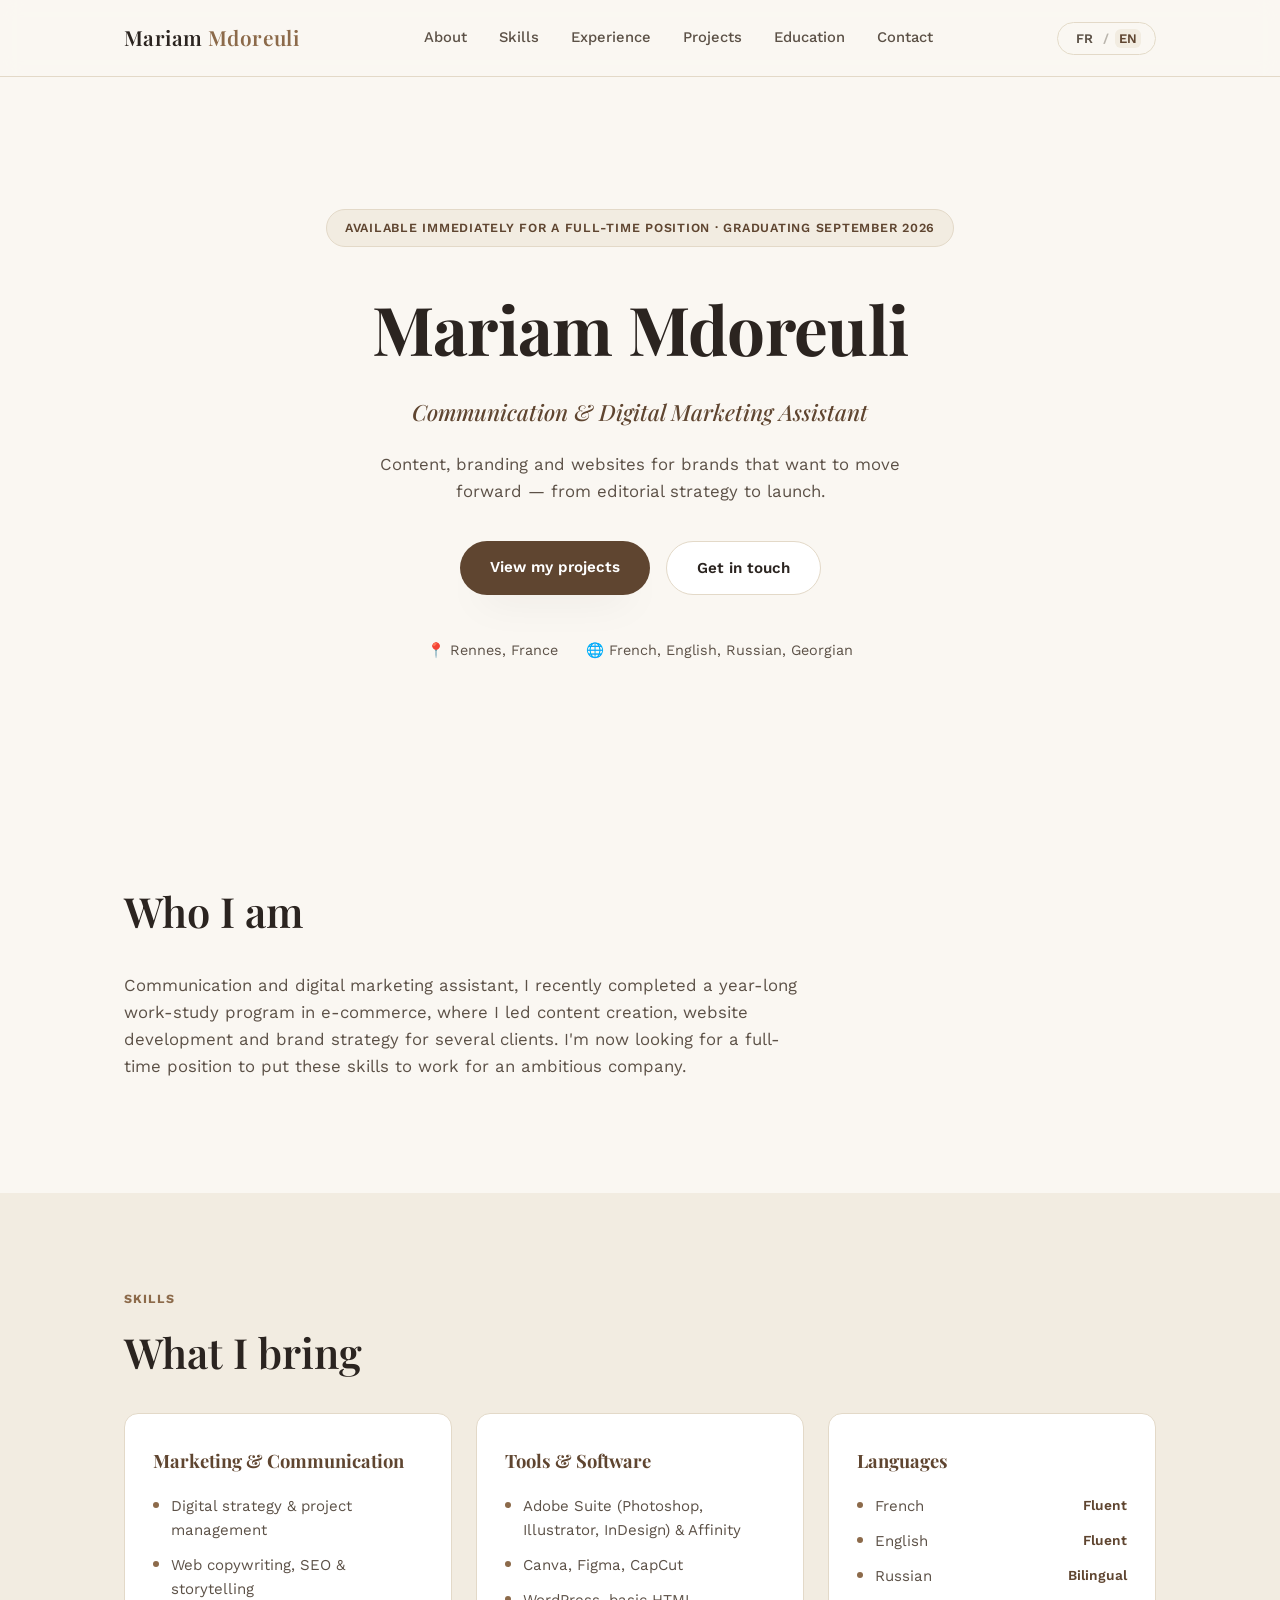
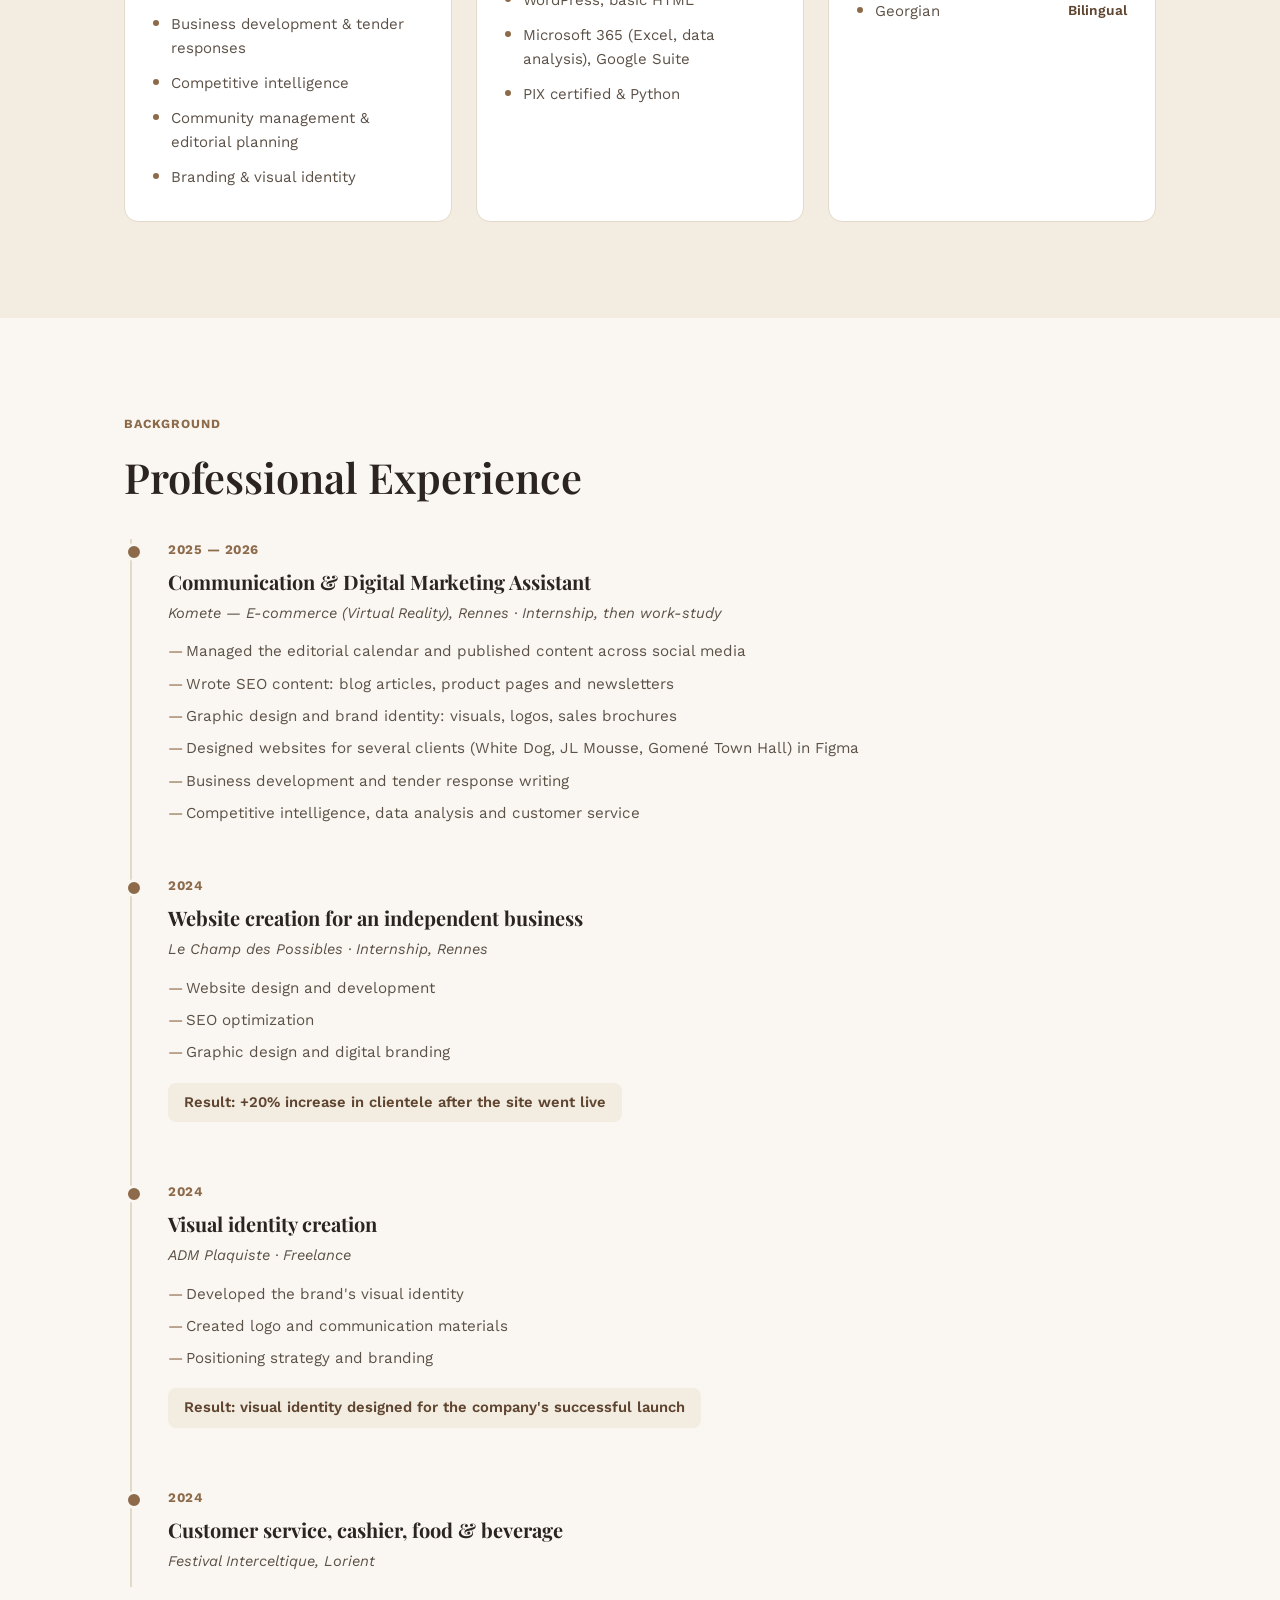
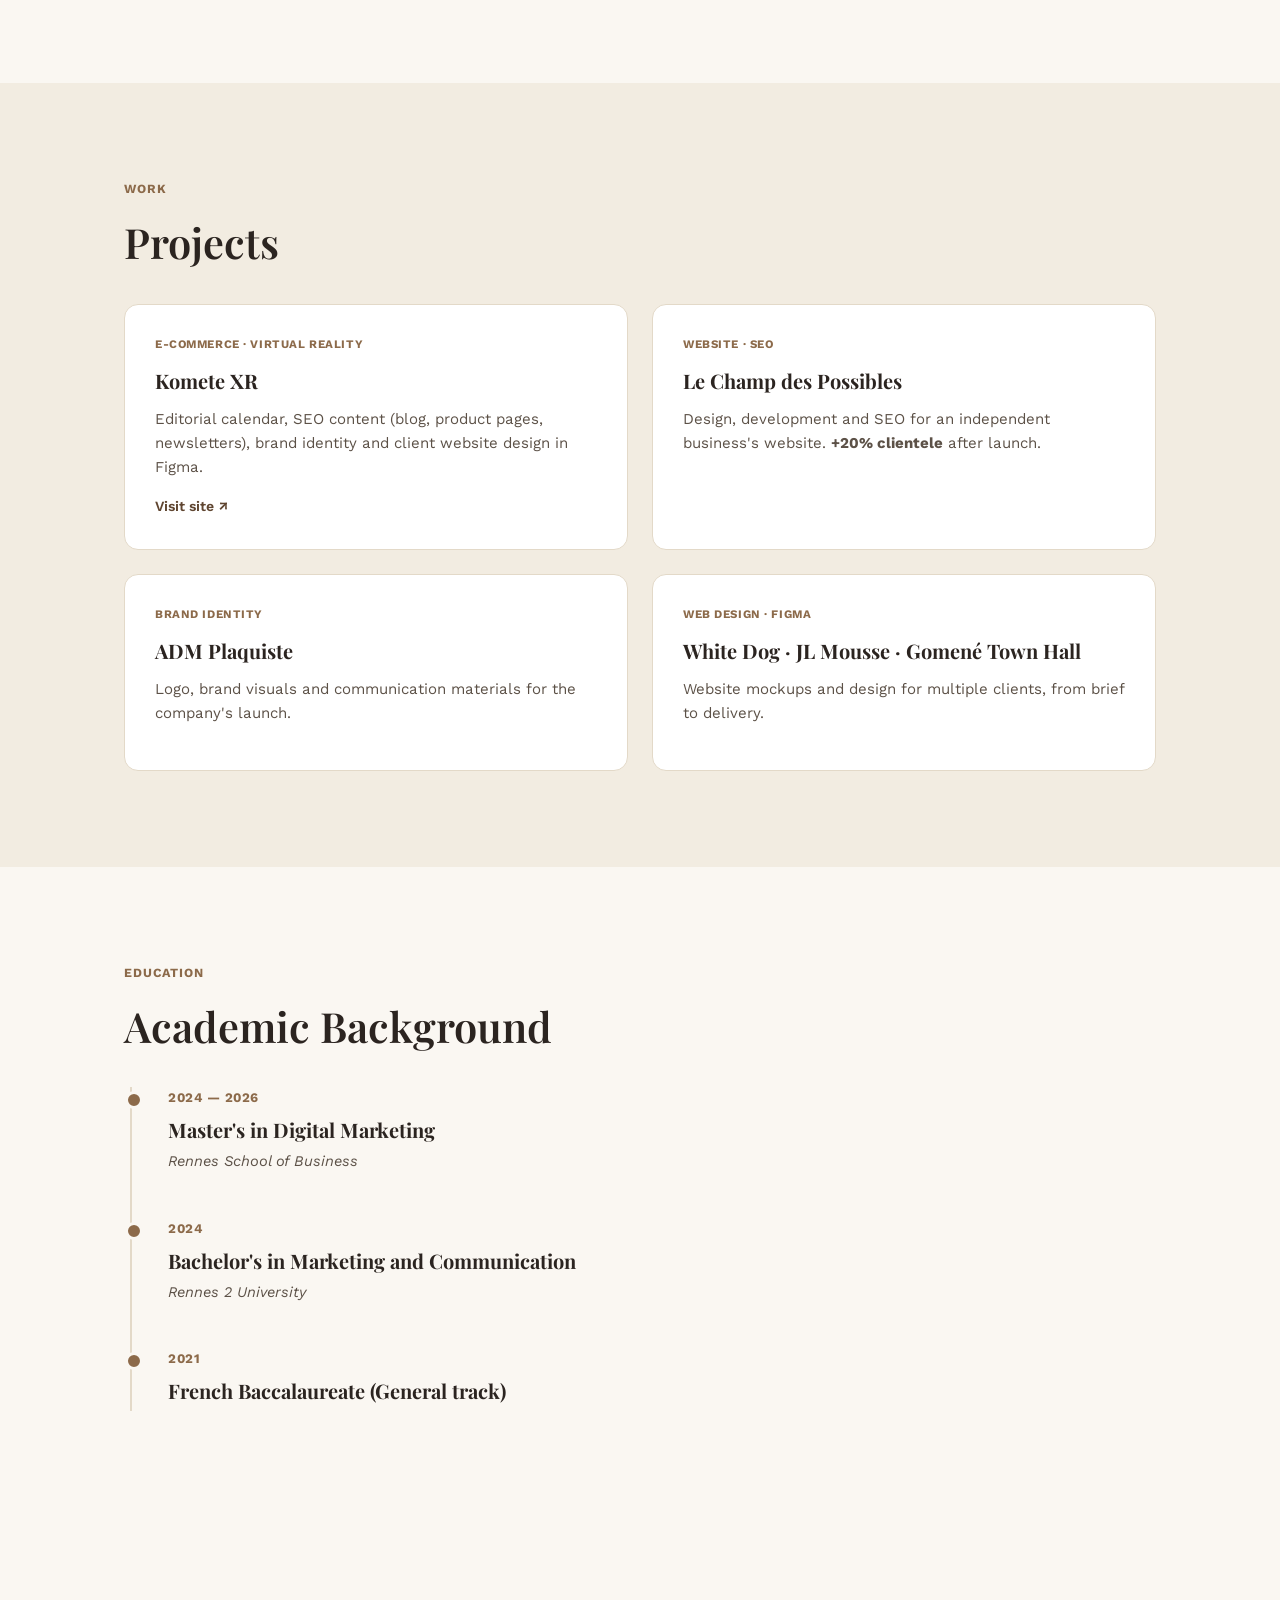
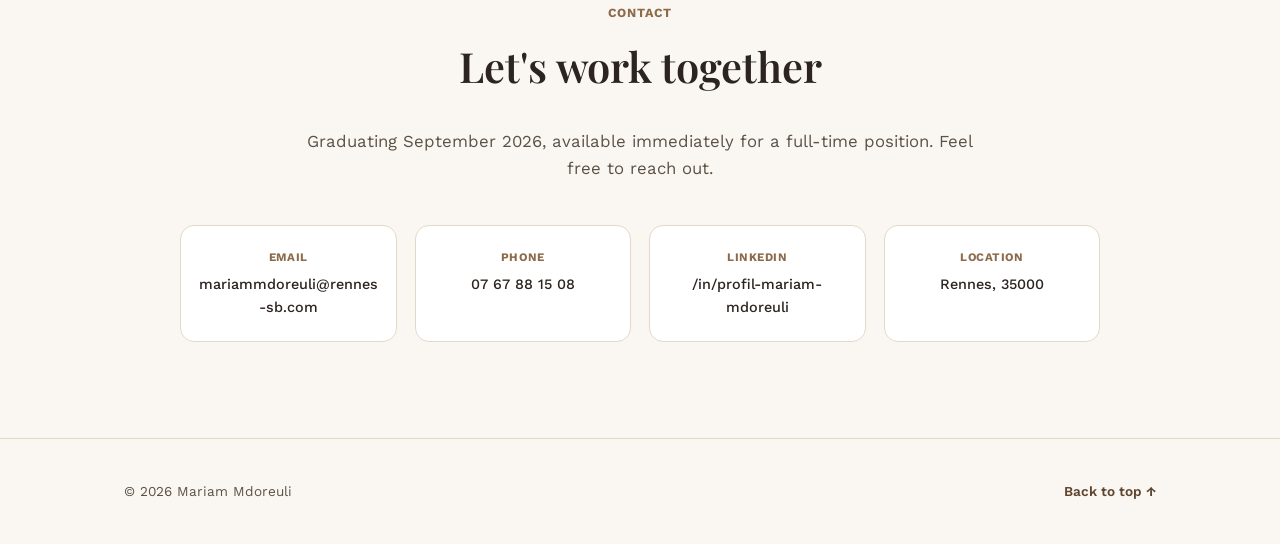
==== index.html @ 658ea5b1 "Créer le portfolio en ligne bilingue FR/EN de Mariam Mdoreuli Site statique HTML/CSS/JS (sans build)" ====
<!DOCTYPE html>
<html data-lang="fr">
<head>
<meta charset="UTF-8">
<meta name="viewport" content="width=device-width, initial-scale=1.0">
<title>Mariam Mdoreuli — Portfolio</title>
<meta name="description" content="Mariam Mdoreuli — Assistante en communication &amp; marketing digital. Portfolio, expériences et projets.">
<link rel="icon" href="assets/favicon.svg" type="image/svg+xml">
<link rel="preconnect" href="https://fonts.googleapis.com">
<link rel="preconnect" href="https://fonts.gstatic.com" crossorigin>
<link href="https://fonts.googleapis.com/css2?family=Playfair+Display:ital,wght@0,500;0,600;0,700;1,500&family=Work+Sans:wght@300;400;500;600;700&display=swap" rel="stylesheet">
<link rel="stylesheet" href="css/style.css">
</head>
<body>

<a class="skip-link" href="#main"><span lang="fr">Aller au contenu</span><span lang="en">Skip to content</span></a>

<header class="site-header" id="top">
  <div class="container header-inner">
    <a href="#top" class="logo">Mariam <span>Mdoreuli</span></a>

    <nav class="main-nav" id="main-nav">
      <a href="#profil"><span lang="fr">Profil</span><span lang="en">About</span></a>
      <a href="#competences"><span lang="fr">Compétences</span><span lang="en">Skills</span></a>
      <a href="#experiences"><span lang="fr">Expériences</span><span lang="en">Experience</span></a>
      <a href="#projets"><span lang="fr">Projets</span><span lang="en">Projects</span></a>
      <a href="#formation"><span lang="fr">Formation</span><span lang="en">Education</span></a>
      <a href="#contact"><span lang="fr">Contact</span><span lang="en">Contact</span></a>
    </nav>

    <div class="header-actions">
      <button id="lang-toggle" class="lang-toggle" aria-label="Change language" type="button">
        <span class="lang-option" data-set-lang="fr">FR</span>
        <span class="lang-sep">/</span>
        <span class="lang-option" data-set-lang="en">EN</span>
      </button>
      <button id="nav-toggle" class="nav-toggle" aria-label="Menu" aria-expanded="false" type="button">
        <span></span><span></span><span></span>
      </button>
    </div>
  </div>
</header>

<main id="main">

  <!-- HERO -->
  <section class="hero">
    <div class="container hero-inner">
      <p class="eyebrow" data-reveal>
        <span lang="fr">Disponible immédiatement pour un poste en CDI · Diplômée en septembre 2026</span>
        <span lang="en">Available immediately for a full-time position · Graduating September 2026</span>
      </p>
      <h1 data-reveal>Mariam Mdoreuli</h1>
      <p class="hero-role" data-reveal>
        <span lang="fr">Assistante en Communication &amp; Marketing Digital</span>
        <span lang="en">Communication &amp; Digital Marketing Assistant</span>
      </p>
      <p class="hero-lede" data-reveal>
        <span lang="fr">Contenu, branding et sites web pour des marques qui veulent avancer — de la stratégie éditoriale à la mise en ligne.</span>
        <span lang="en">Content, branding and websites for brands that want to move forward — from editorial strategy to launch.</span>
      </p>
      <div class="hero-cta" data-reveal>
        <a href="#projets" class="btn btn-primary">
          <span lang="fr">Voir mes projets</span><span lang="en">View my projects</span>
        </a>
        <a href="#contact" class="btn btn-ghost">
          <span lang="fr">Me contacter</span><span lang="en">Get in touch</span>
        </a>
      </div>
      <ul class="hero-meta" data-reveal>
        <li>📍 Rennes, France</li>
        <li>🌐 <span lang="fr">Français, Anglais, Russe, Géorgien</span><span lang="en">French, English, Russian, Georgian</span></li>
      </ul>
    </div>
  </section>

  <!-- PROFIL -->
  <section id="profil" class="section">
    <div class="container">
      <p class="section-label" data-reveal><span lang="fr">Profil</span><span lang="en">About</span></p>
      <h2 class="section-title" data-reveal><span lang="fr">Qui je suis</span><span lang="en">Who I am</span></h2>
      <p class="section-body" data-reveal>
        <span lang="fr">Assistante communication et marketing digital, je viens de finaliser un an d'alternance en e-commerce où j'ai piloté la création de contenu, le développement de sites web et la stratégie de marque pour plusieurs clients. Je recherche aujourd'hui un poste en CDI pour mettre ces compétences au service d'une entreprise ambitieuse.</span>
        <span lang="en">Communication and digital marketing assistant, I recently completed a year-long work-study program in e-commerce, where I led content creation, website development and brand strategy for several clients. I'm now looking for a full-time position to put these skills to work for an ambitious company.</span>
      </p>
    </div>
  </section>

  <!-- COMPETENCES -->
  <section id="competences" class="section section-alt">
    <div class="container">
      <p class="section-label" data-reveal><span lang="fr">Compétences</span><span lang="en">Skills</span></p>
      <h2 class="section-title" data-reveal><span lang="fr">Ce que je sais faire</span><span lang="en">What I bring</span></h2>

      <div class="skills-grid">
        <div class="skill-card" data-reveal>
          <h3><span lang="fr">Marketing &amp; Communication</span><span lang="en">Marketing &amp; Communication</span></h3>
          <ul>
            <li><span lang="fr">Stratégie digitale &amp; gestion de projet</span><span lang="en">Digital strategy &amp; project management</span></li>
            <li><span lang="fr">Rédaction web, SEO &amp; storytelling</span><span lang="en">Web copywriting, SEO &amp; storytelling</span></li>
            <li><span lang="fr">Prospection commerciale &amp; réponse aux appels d'offres</span><span lang="en">Business development &amp; tender responses</span></li>
            <li><span lang="fr">Veille concurrentielle</span><span lang="en">Competitive intelligence</span></li>
            <li><span lang="fr">Community management &amp; planification éditoriale</span><span lang="en">Community management &amp; editorial planning</span></li>
            <li><span lang="fr">Branding &amp; identité visuelle</span><span lang="en">Branding &amp; visual identity</span></li>
          </ul>
        </div>

        <div class="skill-card" data-reveal>
          <h3><span lang="fr">Outils &amp; Logiciels</span><span lang="en">Tools &amp; Software</span></h3>
          <ul>
            <li><span lang="fr">Suite Adobe (Photoshop, Illustrator, InDesign) &amp; Affinity</span><span lang="en">Adobe Suite (Photoshop, Illustrator, InDesign) &amp; Affinity</span></li>
            <li>Canva, Figma, CapCut</li>
            <li><span lang="fr">WordPress, notions HTML</span><span lang="en">WordPress, basic HTML</span></li>
            <li><span lang="fr">Microsoft 365 (Excel, analyse de données), Google Suite</span><span lang="en">Microsoft 365 (Excel, data analysis), Google Suite</span></li>
            <li><span lang="fr">Certifiée PIX &amp; Python</span><span lang="en">PIX certified &amp; Python</span></li>
          </ul>
        </div>

        <div class="skill-card" data-reveal>
          <h3><span lang="fr">Langues</span><span lang="en">Languages</span></h3>
          <ul class="lang-list">
            <li><span lang="fr">Français</span><span lang="en">French</span> <em><span lang="fr">Courant</span><span lang="en">Fluent</span></em></li>
            <li><span lang="fr">Anglais</span><span lang="en">English</span> <em><span lang="fr">Courant</span><span lang="en">Fluent</span></em></li>
            <li><span lang="fr">Russe</span><span lang="en">Russian</span> <em><span lang="fr">Bilingue</span><span lang="en">Bilingual</span></em></li>
            <li><span lang="fr">Géorgien</span><span lang="en">Georgian</span> <em><span lang="fr">Bilingue</span><span lang="en">Bilingual</span></em></li>
          </ul>
        </div>
      </div>
    </div>
  </section>

  <!-- EXPERIENCES -->
  <section id="experiences" class="section">
    <div class="container">
      <p class="section-label" data-reveal><span lang="fr">Parcours</span><span lang="en">Background</span></p>
      <h2 class="section-title" data-reveal><span lang="fr">Expériences professionnelles</span><span lang="en">Professional Experience</span></h2>

      <div class="timeline">

        <article class="timeline-item" data-reveal>
          <div class="timeline-date">2025 — 2026</div>
          <div class="timeline-content">
            <h3><span lang="fr">Assistante Communication &amp; Marketing Digital</span><span lang="en">Communication &amp; Digital Marketing Assistant</span></h3>
            <p class="timeline-org">Komete — E-commerce <span lang="fr">(Réalité Virtuelle)</span><span lang="en">(Virtual Reality)</span>, Rennes · <span lang="fr">Stage puis alternance</span><span lang="en">Internship, then work-study</span></p>
            <ul>
              <li><span lang="fr">Pilotage du calendrier éditorial et publication de contenu sur les réseaux sociaux</span><span lang="en">Managed the editorial calendar and published content across social media</span></li>
              <li><span lang="fr">Rédaction de contenu SEO : articles de blog, fiches produits et newsletters</span><span lang="en">Wrote SEO content: blog articles, product pages and newsletters</span></li>
              <li><span lang="fr">Création graphique et identité de marque : visuels, logos, plaquettes commerciales</span><span lang="en">Graphic design and brand identity: visuals, logos, sales brochures</span></li>
              <li><span lang="fr">Conception de sites web pour plusieurs clients (White Dog, JL Mousse, Mairie de Gomené) sur Figma</span><span lang="en">Designed websites for several clients (White Dog, JL Mousse, Gomené Town Hall) in Figma</span></li>
              <li><span lang="fr">Prospection commerciale et rédaction de réponses à appels d'offres</span><span lang="en">Business development and tender response writing</span></li>
              <li><span lang="fr">Veille concurrentielle, analyse de données et service client</span><span lang="en">Competitive intelligence, data analysis and customer service</span></li>
            </ul>
          </div>
        </article>

        <article class="timeline-item" data-reveal>
          <div class="timeline-date">2024</div>
          <div class="timeline-content">
            <h3><span lang="fr">Création d'un site web pour une entreprise indépendante</span><span lang="en">Website creation for an independent business</span></h3>
            <p class="timeline-org">Le Champ des Possibles · <span lang="fr">Stage, Rennes</span><span lang="en">Internship, Rennes</span></p>
            <ul>
              <li><span lang="fr">Conception et développement du site web</span><span lang="en">Website design and development</span></li>
              <li><span lang="fr">Optimisation du référencement naturel</span><span lang="en">SEO optimization</span></li>
              <li><span lang="fr">Design graphique et branding digital</span><span lang="en">Graphic design and digital branding</span></li>
            </ul>
            <p class="timeline-result">
              <span lang="fr">Résultat : +20&nbsp;% d'augmentation de la clientèle après la mise en ligne du site</span>
              <span lang="en">Result: +20% increase in clientele after the site went live</span>
            </p>
          </div>
        </article>

        <article class="timeline-item" data-reveal>
          <div class="timeline-date">2024</div>
          <div class="timeline-content">
            <h3><span lang="fr">Création d'identité visuelle</span><span lang="en">Visual identity creation</span></h3>
            <p class="timeline-org">ADM Plaquiste · <span lang="fr">Freelance</span><span lang="en">Freelance</span></p>
            <ul>
              <li><span lang="fr">Développement du visuel de la marque</span><span lang="en">Developed the brand's visual identity</span></li>
              <li><span lang="fr">Création de logo et supports de communication</span><span lang="en">Created logo and communication materials</span></li>
              <li><span lang="fr">Stratégie de positionnement et branding</span><span lang="en">Positioning strategy and branding</span></li>
            </ul>
            <p class="timeline-result">
              <span lang="fr">Résultat : identité visuelle conçue pour le lancement réussi de l'entreprise</span>
              <span lang="en">Result: visual identity designed for the company's successful launch</span>
            </p>
          </div>
        </article>

        <article class="timeline-item" data-reveal>
          <div class="timeline-date">2024</div>
          <div class="timeline-content">
            <h3><span lang="fr">Service client, caisse, restauration / bar</span><span lang="en">Customer service, cashier, food &amp; beverage</span></h3>
            <p class="timeline-org">Festival Interceltique, Lorient</p>
          </div>
        </article>

      </div>
    </div>
  </section>

  <!-- PROJETS -->
  <section id="projets" class="section section-alt">
    <div class="container">
      <p class="section-label" data-reveal><span lang="fr">Réalisations</span><span lang="en">Work</span></p>
      <h2 class="section-title" data-reveal><span lang="fr">Projets</span><span lang="en">Projects</span></h2>

      <div class="projects-grid">

        <article class="project-card" data-reveal>
          <div class="project-tag"><span lang="fr">E-commerce · Réalité Virtuelle</span><span lang="en">E-commerce · Virtual Reality</span></div>
          <h3>Komete XR</h3>
          <p><span lang="fr">Calendrier éditorial, contenu SEO (blog, fiches produits, newsletters), identité de marque et conception de sites clients sur Figma.</span><span lang="en">Editorial calendar, SEO content (blog, product pages, newsletters), brand identity and client website design in Figma.</span></p>
          <a href="https://komete-xr.com" target="_blank" rel="noopener">
            <span lang="fr">Voir le site ↗</span><span lang="en">Visit site ↗</span>
          </a>
        </article>

        <article class="project-card" data-reveal>
          <div class="project-tag"><span lang="fr">Site web · SEO</span><span lang="en">Website · SEO</span></div>
          <h3>Le Champ des Possibles</h3>
          <p><span lang="fr">Conception, développement et référencement naturel d'un site pour une entreprise indépendante. <strong>+20&nbsp;% de clientèle</strong> après mise en ligne.</span><span lang="en">Design, development and SEO for an independent business's website. <strong>+20% clientele</strong> after launch.</span></p>
        </article>

        <article class="project-card" data-reveal>
          <div class="project-tag"><span lang="fr">Identité de marque</span><span lang="en">Brand identity</span></div>
          <h3>ADM Plaquiste</h3>
          <p><span lang="fr">Logo, visuels de marque et supports de communication pour le lancement de l'entreprise.</span><span lang="en">Logo, brand visuals and communication materials for the company's launch.</span></p>
        </article>

        <article class="project-card" data-reveal>
          <div class="project-tag"><span lang="fr">Design web · Figma</span><span lang="en">Web design · Figma</span></div>
          <h3>White Dog · JL Mousse · <span lang="fr">Mairie de Gomené</span><span lang="en">Gomené Town Hall</span></h3>
          <p><span lang="fr">Conception de maquettes et de sites web pour plusieurs clients, du cahier des charges à la livraison.</span><span lang="en">Website mockups and design for multiple clients, from brief to delivery.</span></p>
        </article>

      </div>
    </div>
  </section>

  <!-- FORMATION -->
  <section id="formation" class="section">
    <div class="container">
      <p class="section-label" data-reveal><span lang="fr">Formation</span><span lang="en">Education</span></p>
      <h2 class="section-title" data-reveal><span lang="fr">Parcours académique</span><span lang="en">Academic Background</span></h2>

      <div class="timeline timeline-compact">
        <article class="timeline-item" data-reveal>
          <div class="timeline-date">2024 — 2026</div>
          <div class="timeline-content">
            <h3><span lang="fr">Master en Marketing Digital</span><span lang="en">Master's in Digital Marketing</span></h3>
            <p class="timeline-org">Rennes School of Business</p>
          </div>
        </article>
        <article class="timeline-item" data-reveal>
          <div class="timeline-date">2024</div>
          <div class="timeline-content">
            <h3><span lang="fr">Licence en Marketing et Communication</span><span lang="en">Bachelor's in Marketing and Communication</span></h3>
            <p class="timeline-org"><span lang="fr">Université Rennes 2</span><span lang="en">Rennes 2 University</span></p>
          </div>
        </article>
        <article class="timeline-item" data-reveal>
          <div class="timeline-date">2021</div>
          <div class="timeline-content">
            <h3><span lang="fr">Baccalauréat Général</span><span lang="en">French Baccalaureate (General track)</span></h3>
          </div>
        </article>
      </div>
    </div>
  </section>

  <!-- CONTACT -->
  <section id="contact" class="section section-contact">
    <div class="container">
      <p class="section-label" data-reveal><span lang="fr">Contact</span><span lang="en">Contact</span></p>
      <h2 class="section-title" data-reveal><span lang="fr">Travaillons ensemble</span><span lang="en">Let's work together</span></h2>
      <p class="section-body" data-reveal>
        <span lang="fr">Diplômée en septembre 2026, disponible immédiatement pour un poste en CDI. N'hésitez pas à me contacter.</span>
        <span lang="en">Graduating September 2026, available immediately for a full-time position. Feel free to reach out.</span>
      </p>

      <div class="contact-grid" data-reveal>
        <a class="contact-item" href="mailto:mariammdoreuli@rennes-sb.com">
          <span class="contact-label"><span lang="fr">Email</span><span lang="en">Email</span></span>
          <span class="contact-value">mariammdoreuli@rennes-sb.com</span>
        </a>
        <a class="contact-item" href="tel:+33767881508">
          <span class="contact-label"><span lang="fr">Téléphone</span><span lang="en">Phone</span></span>
          <span class="contact-value">07 67 88 15 08</span>
        </a>
        <a class="contact-item" href="https://www.linkedin.com/in/profil-mariam-mdoreuli" target="_blank" rel="noopener">
          <span class="contact-label">LinkedIn</span>
          <span class="contact-value">/in/profil-mariam-mdoreuli</span>
        </a>
        <div class="contact-item contact-item-static">
          <span class="contact-label"><span lang="fr">Localisation</span><span lang="en">Location</span></span>
          <span class="contact-value">Rennes, 35000</span>
        </div>
      </div>
    </div>
  </section>

</main>

<footer class="site-footer">
  <div class="container footer-inner">
    <p>© <span id="year"></span> Mariam Mdoreuli</p>
    <a href="#top" class="back-to-top"><span lang="fr">Haut de page ↑</span><span lang="en">Back to top ↑</span></a>
  </div>
</footer>

<script src="js/script.js"></script>
</body>
</html>
---- css/style.css ----
/* ---------- Design tokens ---------- */
:root {
  --bg: #faf7f2;
  --bg-alt: #f2ece1;
  --surface: #ffffff;
  --ink: #2b2420;
  --ink-soft: #5c5147;
  --accent: #8c6a4a;
  --accent-dark: #5f4530;
  --border: #e3d9c8;
  --shadow: 0 20px 40px -24px rgba(43, 36, 32, 0.25);

  --font-display: "Playfair Display", "Georgia", serif;
  --font-body: "Work Sans", "Helvetica Neue", Arial, sans-serif;

  --container: 1080px;
  --radius: 14px;
}

* { box-sizing: border-box; }

html { scroll-behavior: smooth; }

body {
  margin: 0;
  background: var(--bg);
  color: var(--ink);
  font-family: var(--font-body);
  font-weight: 400;
  line-height: 1.6;
  -webkit-font-smoothing: antialiased;
}

img { max-width: 100%; display: block; }

a { color: inherit; text-decoration: none; }

ul { margin: 0; padding: 0; list-style: none; }

.container {
  max-width: var(--container);
  margin: 0 auto;
  padding: 0 24px;
}

/* ---------- Language toggle logic ---------- */
[lang="en"] { display: none; }
html[data-lang="en"] [lang="en"] { display: inline; }
html[data-lang="en"] [lang="fr"] { display: none; }

.skip-link {
  position: absolute;
  left: -999px;
  top: 0;
  background: var(--accent-dark);
  color: #fff;
  padding: 12px 20px;
  border-radius: 0 0 8px 0;
  z-index: 999;
}
.skip-link:focus { left: 0; }

/* ---------- Header ---------- */
.site-header {
  position: sticky;
  top: 0;
  z-index: 100;
  background: rgba(250, 247, 242, 0.88);
  backdrop-filter: blur(10px);
  border-bottom: 1px solid var(--border);
}

.header-inner {
  display: flex;
  align-items: center;
  justify-content: space-between;
  height: 76px;
}

.logo {
  font-family: var(--font-display);
  font-size: 1.3rem;
  font-weight: 600;
  color: var(--ink);
  letter-spacing: 0.02em;
}
.logo span { color: var(--accent); }

.main-nav {
  display: flex;
  gap: 32px;
}

.main-nav a {
  font-size: 0.92rem;
  font-weight: 500;
  color: var(--ink-soft);
  position: relative;
  padding: 6px 0;
  transition: color 0.2s ease;
}
.main-nav a:hover { color: var(--accent-dark); }
.main-nav a::after {
  content: "";
  position: absolute;
  left: 0; right: 0; bottom: 0;
  height: 2px;
  background: var(--accent);
  transform: scaleX(0);
  transform-origin: left;
  transition: transform 0.25s ease;
}
.main-nav a:hover::after { transform: scaleX(1); }

.header-actions {
  display: flex;
  align-items: center;
  gap: 16px;
}

.lang-toggle {
  display: flex;
  align-items: center;
  gap: 6px;
  background: transparent;
  border: 1px solid var(--border);
  border-radius: 999px;
  padding: 6px 14px;
  font-family: var(--font-body);
  font-size: 0.82rem;
  font-weight: 600;
  cursor: pointer;
  color: var(--ink-soft);
}
.lang-option { padding: 2px 4px; border-radius: 6px; transition: all 0.2s ease; }
.lang-sep { opacity: 0.4; }
html[data-lang="fr"] .lang-option[data-set-lang="fr"],
html[data-lang="en"] .lang-option[data-set-lang="en"] {
  color: var(--accent-dark);
  background: var(--bg-alt);
}

.nav-toggle {
  display: none;
  flex-direction: column;
  justify-content: center;
  gap: 5px;
  width: 32px;
  height: 32px;
  background: none;
  border: none;
  cursor: pointer;
}
.nav-toggle span {
  display: block;
  width: 100%;
  height: 2px;
  background: var(--ink);
  transition: transform 0.25s ease, opacity 0.25s ease;
}

/* ---------- Hero ---------- */
.hero {
  padding: 120px 0 90px;
  text-align: center;
}

.eyebrow {
  display: inline-block;
  font-size: 0.78rem;
  font-weight: 600;
  letter-spacing: 0.06em;
  text-transform: uppercase;
  color: var(--accent-dark);
  background: var(--bg-alt);
  border: 1px solid var(--border);
  padding: 8px 18px;
  border-radius: 999px;
  margin-bottom: 28px;
}

.hero h1 {
  font-family: var(--font-display);
  font-size: clamp(2.6rem, 6vw, 4.2rem);
  font-weight: 700;
  margin: 0 0 12px;
  letter-spacing: -0.01em;
}

.hero-role {
  font-size: clamp(1.1rem, 2.4vw, 1.4rem);
  color: var(--accent-dark);
  font-weight: 500;
  margin: 0 0 20px;
  font-family: var(--font-display);
  font-style: italic;
}

.hero-lede {
  max-width: 560px;
  margin: 0 auto 36px;
  color: var(--ink-soft);
  font-size: 1.05rem;
}

.hero-cta {
  display: flex;
  gap: 16px;
  justify-content: center;
  margin-bottom: 44px;
  flex-wrap: wrap;
}

.btn {
  display: inline-block;
  padding: 14px 30px;
  border-radius: 999px;
  font-weight: 600;
  font-size: 0.95rem;
  transition: transform 0.2s ease, box-shadow 0.2s ease, background 0.2s ease;
}
.btn-primary {
  background: var(--accent-dark);
  color: #fff;
  box-shadow: var(--shadow);
}
.btn-primary:hover { transform: translateY(-2px); background: #4a3625; }
.btn-ghost {
  border: 1px solid var(--border);
  color: var(--ink);
  background: var(--surface);
}
.btn-ghost:hover { transform: translateY(-2px); border-color: var(--accent); }

.hero-meta {
  display: flex;
  gap: 28px;
  justify-content: center;
  flex-wrap: wrap;
  font-size: 0.9rem;
  color: var(--ink-soft);
}

/* ---------- Sections ---------- */
.section { padding: 96px 0; }
.section-alt { background: var(--bg-alt); }

.section-label {
  font-size: 0.78rem;
  font-weight: 700;
  letter-spacing: 0.08em;
  text-transform: uppercase;
  color: var(--accent);
  margin: 0 0 10px;
}

.section-title {
  font-family: var(--font-display);
  font-size: clamp(1.9rem, 3.6vw, 2.6rem);
  font-weight: 600;
  margin: 0 0 28px;
}

.section-body {
  max-width: 680px;
  font-size: 1.05rem;
  color: var(--ink-soft);
}

/* ---------- Skills ---------- */
.skills-grid {
  display: grid;
  grid-template-columns: repeat(3, 1fr);
  gap: 24px;
}

.skill-card {
  background: var(--surface);
  border: 1px solid var(--border);
  border-radius: var(--radius);
  padding: 32px 28px;
}

.skill-card h3 {
  font-family: var(--font-display);
  font-size: 1.15rem;
  margin: 0 0 18px;
  color: var(--accent-dark);
}

.skill-card ul { display: flex; flex-direction: column; gap: 11px; }
.skill-card li {
  font-size: 0.94rem;
  color: var(--ink-soft);
  padding-left: 18px;
  position: relative;
}
.skill-card li::before {
  content: "";
  position: absolute;
  left: 0; top: 8px;
  width: 6px; height: 6px;
  border-radius: 50%;
  background: var(--accent);
}

.lang-list li { display: flex; justify-content: space-between; gap: 8px; }
.lang-list em { font-style: normal; color: var(--accent-dark); font-weight: 600; font-size: 0.86rem; }

/* ---------- Timeline ---------- */
.timeline {
  display: flex;
  flex-direction: column;
  gap: 0;
  border-left: 2px solid var(--border);
  margin-left: 6px;
}

.timeline-item {
  position: relative;
  padding: 0 0 44px 36px;
}
.timeline-item:last-child { padding-bottom: 0; }

.timeline-item::before {
  content: "";
  position: absolute;
  left: -7px; top: 4px;
  width: 12px; height: 12px;
  border-radius: 50%;
  background: var(--accent);
  border: 3px solid var(--bg);
}

.timeline-date {
  font-size: 0.82rem;
  font-weight: 700;
  letter-spacing: 0.04em;
  color: var(--accent);
  text-transform: uppercase;
  margin-bottom: 6px;
}

.timeline-content h3 {
  font-family: var(--font-display);
  font-size: 1.25rem;
  margin: 0 0 4px;
}

.timeline-org {
  font-size: 0.92rem;
  color: var(--ink-soft);
  margin: 0 0 14px;
  font-style: italic;
}

.timeline-content ul { display: flex; flex-direction: column; gap: 8px; margin-bottom: 6px; }
.timeline-content li {
  font-size: 0.95rem;
  color: var(--ink-soft);
  padding-left: 18px;
  position: relative;
}
.timeline-content li::before {
  content: "—";
  position: absolute;
  left: 0;
  color: var(--accent);
}

.timeline-result {
  margin-top: 12px;
  font-size: 0.92rem;
  font-weight: 600;
  color: var(--accent-dark);
  background: var(--bg-alt);
  display: inline-block;
  padding: 8px 16px;
  border-radius: 8px;
}

.timeline-compact .timeline-content p { margin: 0; }

/* ---------- Projects ---------- */
.projects-grid {
  display: grid;
  grid-template-columns: repeat(2, 1fr);
  gap: 24px;
}

.project-card {
  background: var(--surface);
  border: 1px solid var(--border);
  border-radius: var(--radius);
  padding: 30px;
  transition: transform 0.25s ease, box-shadow 0.25s ease;
}
.project-card:hover { transform: translateY(-4px); box-shadow: var(--shadow); }

.project-tag {
  font-size: 0.72rem;
  font-weight: 700;
  letter-spacing: 0.05em;
  text-transform: uppercase;
  color: var(--accent);
  margin-bottom: 12px;
}

.project-card h3 {
  font-family: var(--font-display);
  font-size: 1.25rem;
  margin: 0 0 10px;
}

.project-card p {
  font-size: 0.94rem;
  color: var(--ink-soft);
  margin: 0 0 14px;
}

.project-card a {
  font-size: 0.88rem;
  font-weight: 600;
  color: var(--accent-dark);
}
.project-card a:hover { text-decoration: underline; }

/* ---------- Contact ---------- */
.section-contact { text-align: center; }
.section-contact .section-body { margin: 0 auto 44px; }

.contact-grid {
  display: grid;
  grid-template-columns: repeat(4, 1fr);
  gap: 18px;
  max-width: 920px;
  margin: 0 auto;
}

.contact-item {
  background: var(--surface);
  border: 1px solid var(--border);
  border-radius: var(--radius);
  padding: 22px 16px;
  display: flex;
  flex-direction: column;
  gap: 6px;
  transition: transform 0.2s ease, border-color 0.2s ease;
}
.contact-item:not(.contact-item-static):hover {
  transform: translateY(-3px);
  border-color: var(--accent);
}

.contact-label {
  font-size: 0.72rem;
  font-weight: 700;
  letter-spacing: 0.05em;
  text-transform: uppercase;
  color: var(--accent);
}
.contact-value {
  font-size: 0.9rem;
  font-weight: 500;
  word-break: break-word;
}

/* ---------- Footer ---------- */
.site-footer {
  border-top: 1px solid var(--border);
  padding: 28px 0;
}
.footer-inner {
  display: flex;
  justify-content: space-between;
  align-items: center;
  font-size: 0.85rem;
  color: var(--ink-soft);
}
.back-to-top { font-weight: 600; color: var(--accent-dark); }

/* ---------- Reveal animation ---------- */
[data-reveal] {
  opacity: 0;
  transform: translateY(16px);
  transition: opacity 0.6s ease, transform 0.6s ease;
}
[data-reveal].is-visible {
  opacity: 1;
  transform: translateY(0);
}

/* ---------- Responsive ---------- */
@media (max-width: 860px) {
  .skills-grid { grid-template-columns: 1fr; }
  .projects-grid { grid-template-columns: 1fr; }
  .contact-grid { grid-template-columns: repeat(2, 1fr); }
}

@media (max-width: 720px) {
  .main-nav {
    position: fixed;
    top: 76px; left: 0; right: 0;
    background: var(--bg);
    border-bottom: 1px solid var(--border);
    flex-direction: column;
    padding: 20px 24px 28px;
    gap: 18px;
    transform: translateY(-120%);
    opacity: 0;
    transition: transform 0.3s ease, opacity 0.3s ease;
  }
  .main-nav.is-open { transform: translateY(0); opacity: 1; }
  .nav-toggle { display: flex; }
  .nav-toggle.is-open span:nth-child(1) { transform: translateY(7px) rotate(45deg); }
  .nav-toggle.is-open span:nth-child(2) { opacity: 0; }
  .nav-toggle.is-open span:nth-child(3) { transform: translateY(-7px) rotate(-45deg); }
  .hero { padding: 90px 0 60px; }
  .section { padding: 64px 0; }
  .contact-grid { grid-template-columns: 1fr; }
}
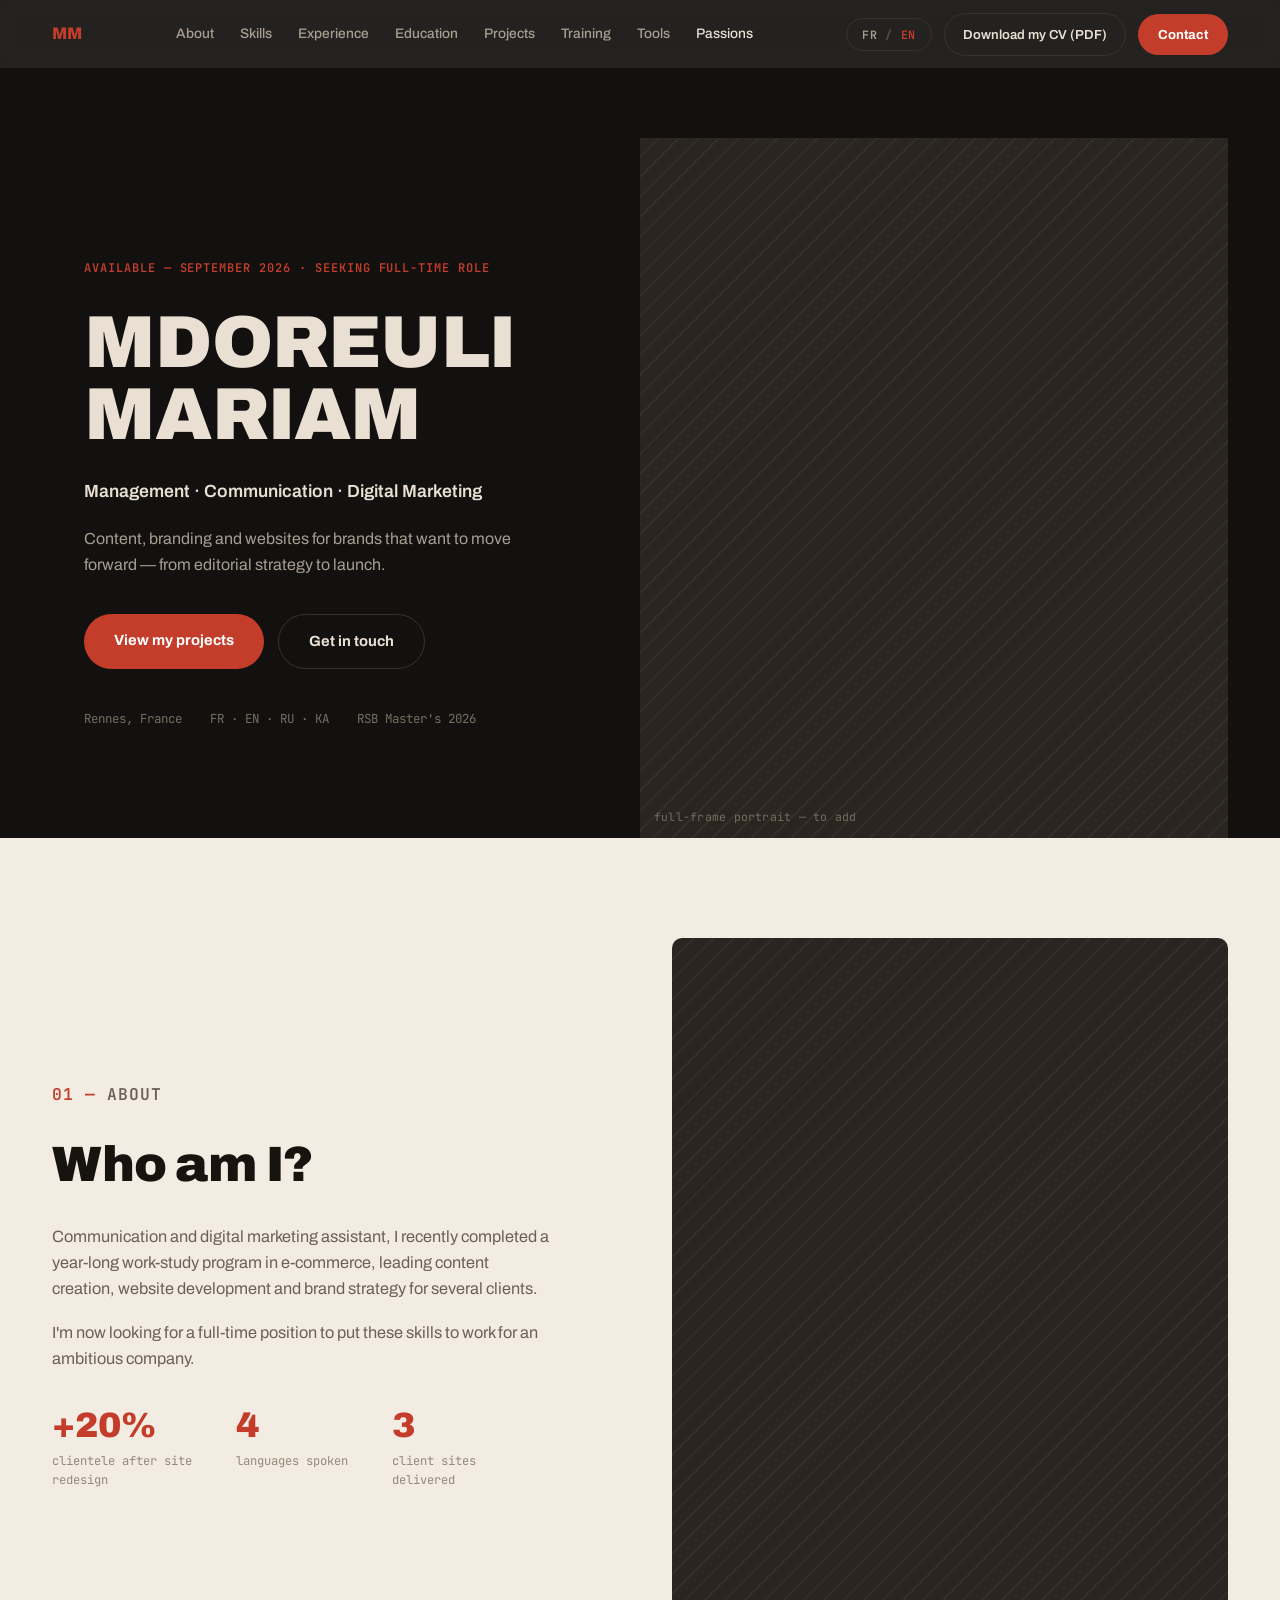
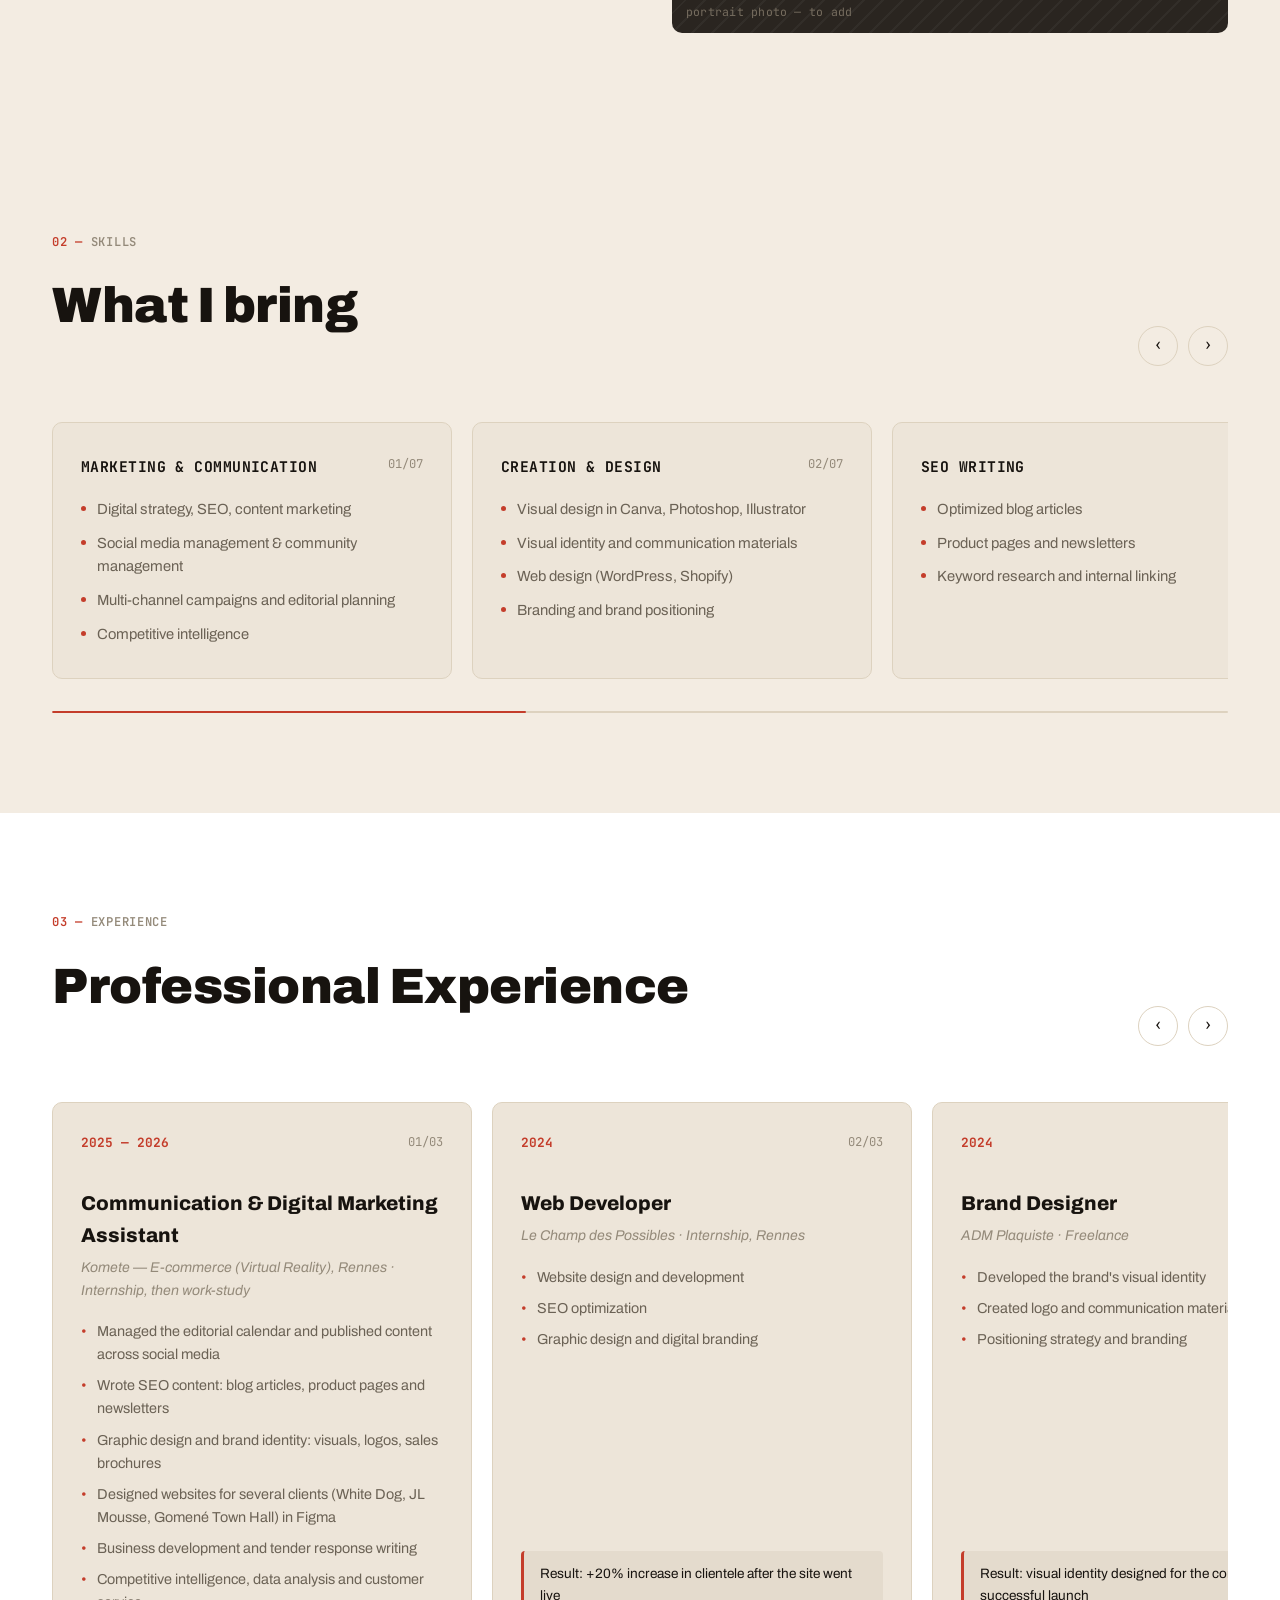
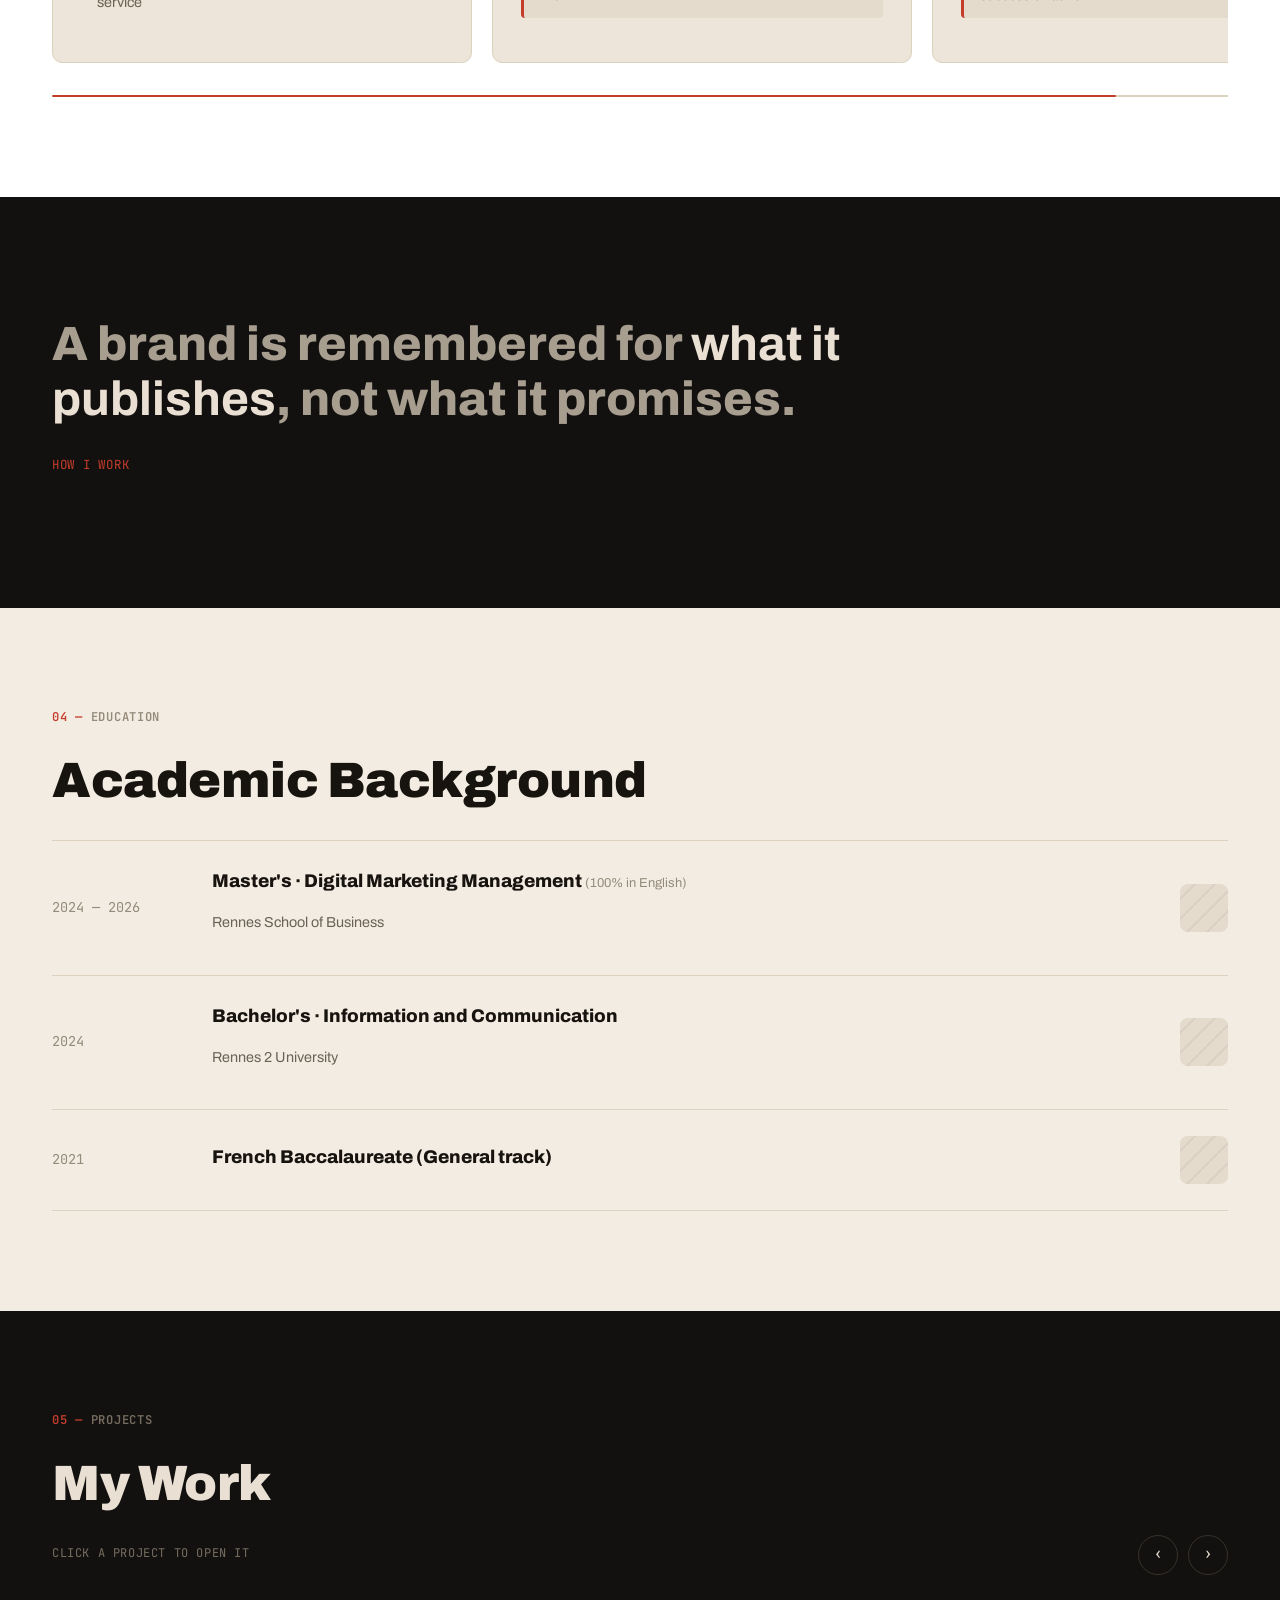
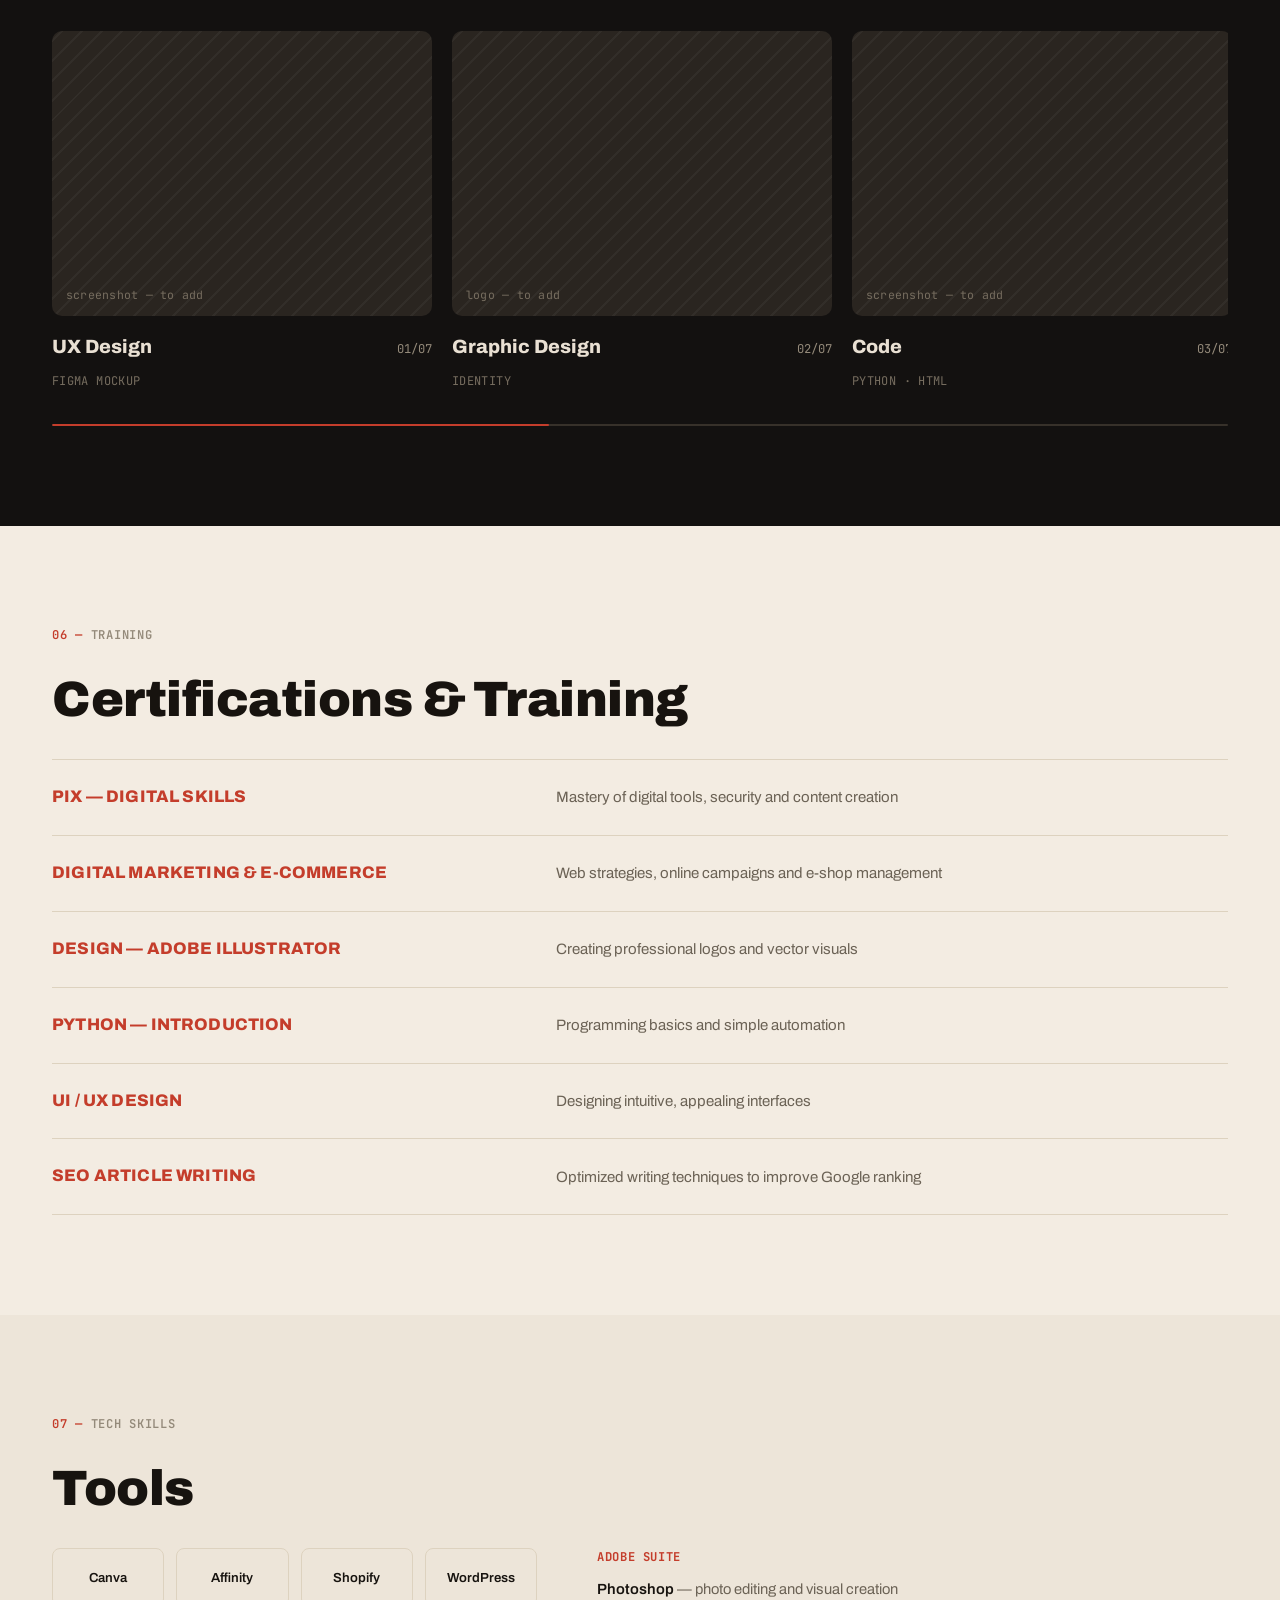
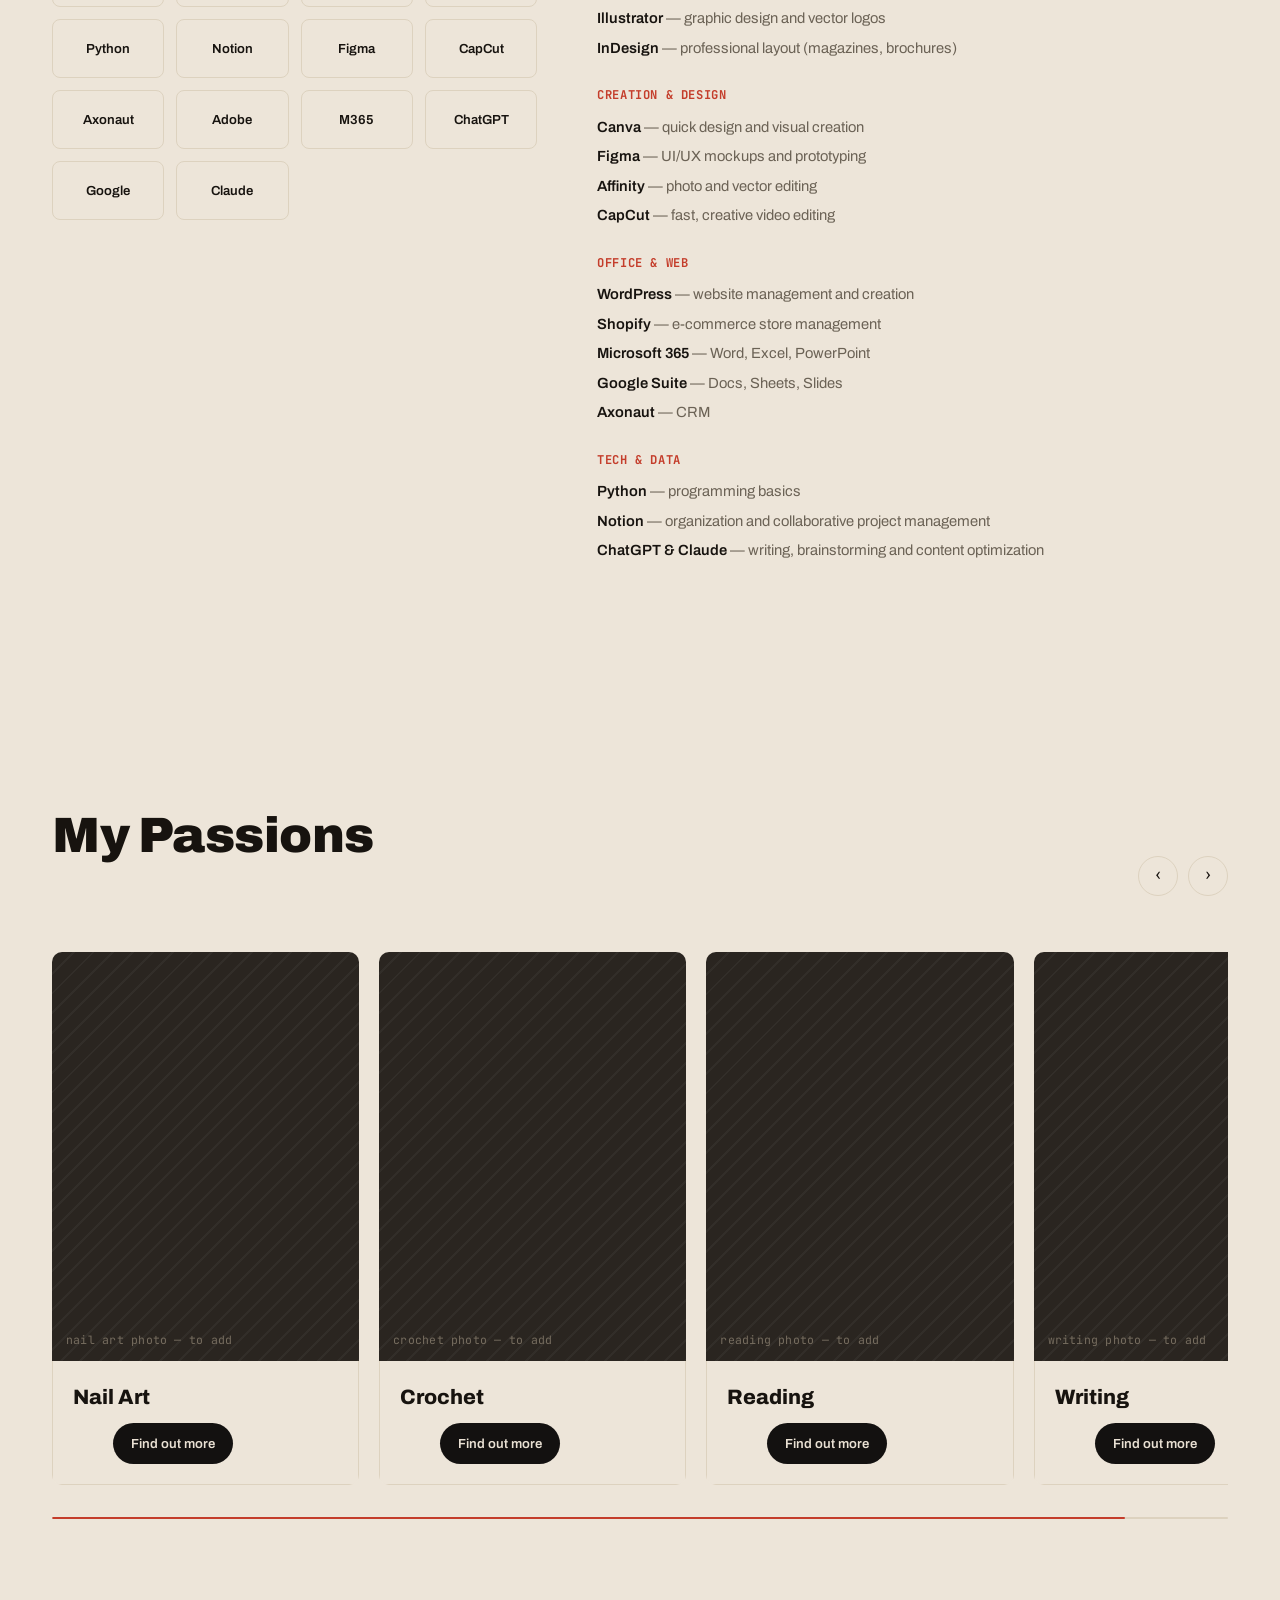
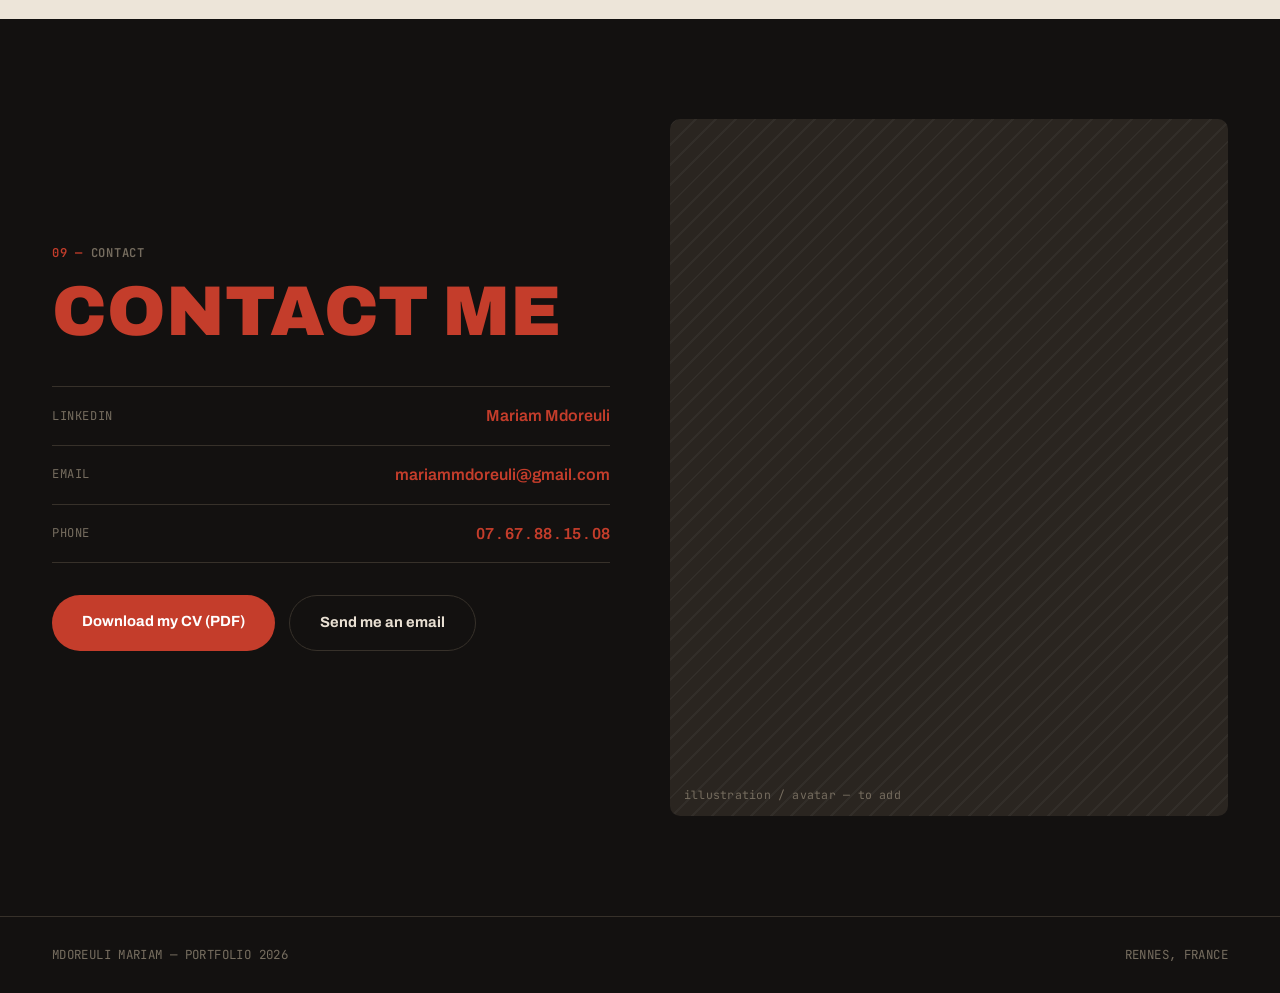
==== commit 924b8d75: "Refonte du portfolio d'après la maquette Figma fournie Nouveau design éditorial (fond sombre/crème, " ====
--- a/index.html
+++ b/index.html
@@ -4,11 +4,11 @@
 <meta charset="UTF-8">
 <meta name="viewport" content="width=device-width, initial-scale=1.0">
 <title>Mariam Mdoreuli — Portfolio</title>
-<meta name="description" content="Mariam Mdoreuli — Assistante en communication &amp; marketing digital. Portfolio, expériences et projets.">
+<meta name="description" content="Mariam Mdoreuli — Management, Communication &amp; Marketing Digital. Portfolio, expériences et réalisations.">
 <link rel="icon" href="assets/favicon.svg" type="image/svg+xml">
 <link rel="preconnect" href="https://fonts.googleapis.com">
 <link rel="preconnect" href="https://fonts.gstatic.com" crossorigin>
-<link href="https://fonts.googleapis.com/css2?family=Playfair+Display:ital,wght@0,500;0,600;0,700;1,500&family=Work+Sans:wght@300;400;500;600;700&display=swap" rel="stylesheet">
+<link href="https://fonts.googleapis.com/css2?family=Archivo:wght@400;500;600;700;800;900&family=JetBrains+Mono:wght@400;500;600;700&display=swap" rel="stylesheet">
 <link rel="stylesheet" href="css/style.css">
 </head>
 <body>
@@ -17,23 +17,27 @@
 
 <header class="site-header" id="top">
   <div class="container header-inner">
-    <a href="#top" class="logo">Mariam <span>Mdoreuli</span></a>
+    <a href="#top" class="logo">MM</a>
 
     <nav class="main-nav" id="main-nav">
       <a href="#profil"><span lang="fr">Profil</span><span lang="en">About</span></a>
       <a href="#competences"><span lang="fr">Compétences</span><span lang="en">Skills</span></a>
       <a href="#experiences"><span lang="fr">Expériences</span><span lang="en">Experience</span></a>
+      <a href="#education"><span lang="fr">Education</span><span lang="en">Education</span></a>
       <a href="#projets"><span lang="fr">Projets</span><span lang="en">Projects</span></a>
-      <a href="#formation"><span lang="fr">Formation</span><span lang="en">Education</span></a>
-      <a href="#contact"><span lang="fr">Contact</span><span lang="en">Contact</span></a>
+      <a href="#formations"><span lang="fr">Formations</span><span lang="en">Training</span></a>
+      <a href="#outils"><span lang="fr">Outils</span><span lang="en">Tools</span></a>
+      <a href="#passions"><span lang="fr">Passions</span><span lang="en">Passions</span></a>
     </nav>
 
     <div class="header-actions">
-      <button id="lang-toggle" class="lang-toggle" aria-label="Change language" type="button">
+      <button class="lang-toggle" type="button" aria-label="Change language">
         <span class="lang-option" data-set-lang="fr">FR</span>
         <span class="lang-sep">/</span>
         <span class="lang-option" data-set-lang="en">EN</span>
       </button>
+      <a href="#" class="btn-cv"><span lang="fr">Télécharger mon CV (PDF)</span><span lang="en">Download my CV (PDF)</span></a>
+      <a href="#contact" class="btn-contact-pill"><span lang="fr">Contact</span><span lang="en">Contact</span></a>
       <button id="nav-toggle" class="nav-toggle" aria-label="Menu" aria-expanded="false" type="button">
         <span></span><span></span><span></span>
       </button>
@@ -46,102 +50,210 @@
   <!-- HERO -->
   <section class="hero">
     <div class="container hero-inner">
-      <p class="eyebrow" data-reveal>
-        <span lang="fr">Disponible immédiatement pour un poste en CDI · Diplômée en septembre 2026</span>
-        <span lang="en">Available immediately for a full-time position · Graduating September 2026</span>
-      </p>
-      <h1 data-reveal>Mariam Mdoreuli</h1>
-      <p class="hero-role" data-reveal>
-        <span lang="fr">Assistante en Communication &amp; Marketing Digital</span>
-        <span lang="en">Communication &amp; Digital Marketing Assistant</span>
-      </p>
-      <p class="hero-lede" data-reveal>
-        <span lang="fr">Contenu, branding et sites web pour des marques qui veulent avancer — de la stratégie éditoriale à la mise en ligne.</span>
-        <span lang="en">Content, branding and websites for brands that want to move forward — from editorial strategy to launch.</span>
-      </p>
-      <div class="hero-cta" data-reveal>
-        <a href="#projets" class="btn btn-primary">
-          <span lang="fr">Voir mes projets</span><span lang="en">View my projects</span>
-        </a>
-        <a href="#contact" class="btn btn-ghost">
-          <span lang="fr">Me contacter</span><span lang="en">Get in touch</span>
-        </a>
-      </div>
-      <ul class="hero-meta" data-reveal>
-        <li>📍 Rennes, France</li>
-        <li>🌐 <span lang="fr">Français, Anglais, Russe, Géorgien</span><span lang="en">French, English, Russian, Georgian</span></li>
-      </ul>
+      <div class="hero-text">
+        <p class="hero-eyebrow" data-reveal>
+          <span lang="fr">Disponible — Septembre 2026 · Recherche CDI</span>
+          <span lang="en">Available — September 2026 · Seeking full-time role</span>
+        </p>
+        <h1 data-reveal>Mdoreuli<br>Mariam</h1>
+        <p class="hero-role" data-reveal>
+          <span lang="fr">Management · Communication · Marketing Digital</span>
+          <span lang="en">Management · Communication · Digital Marketing</span>
+        </p>
+        <p class="hero-lede" data-reveal>
+          <span lang="fr">Contenu, branding et sites web pour des marques qui veulent avancer — de la stratégie éditoriale à la mise en ligne.</span>
+          <span lang="en">Content, branding and websites for brands that want to move forward — from editorial strategy to launch.</span>
+        </p>
+        <div class="hero-cta" data-reveal>
+          <a href="#projets" class="btn btn-primary"><span lang="fr">Voir mes projets</span><span lang="en">View my projects</span></a>
+          <a href="#contact" class="btn btn-outline"><span lang="fr">Me contacter</span><span lang="en">Get in touch</span></a>
+        </div>
+        <ul class="hero-meta" data-reveal>
+          <li>Rennes, France</li>
+          <li>FR · EN · RU · KA</li>
+          <li><span lang="fr">Master RSB 2026</span><span lang="en">RSB Master's 2026</span></li>
+        </ul>
+      </div>
+      <div class="hero-visual">
+        <div class="ph">
+          <span class="ph-caption"><span lang="fr">portrait plein cadre — à ajouter</span><span lang="en">full-frame portrait — to add</span></span>
+        </div>
+      </div>
     </div>
   </section>
 
   <!-- PROFIL -->
   <section id="profil" class="section">
-    <div class="container">
-      <p class="section-label" data-reveal><span lang="fr">Profil</span><span lang="en">About</span></p>
-      <h2 class="section-title" data-reveal><span lang="fr">Qui je suis</span><span lang="en">Who I am</span></h2>
-      <p class="section-body" data-reveal>
-        <span lang="fr">Assistante communication et marketing digital, je viens de finaliser un an d'alternance en e-commerce où j'ai piloté la création de contenu, le développement de sites web et la stratégie de marque pour plusieurs clients. Je recherche aujourd'hui un poste en CDI pour mettre ces compétences au service d'une entreprise ambitieuse.</span>
-        <span lang="en">Communication and digital marketing assistant, I recently completed a year-long work-study program in e-commerce, where I led content creation, website development and brand strategy for several clients. I'm now looking for a full-time position to put these skills to work for an ambitious company.</span>
-      </p>
+    <div class="container split">
+      <div class="split-body">
+        <p class="section-label" data-reveal><span class="accent">01 —</span> <span lang="fr">PROFIL</span><span lang="en">ABOUT</span></p>
+        <h2 class="section-title" data-reveal><span lang="fr">Qui suis-je ?</span><span lang="en">Who am I?</span></h2>
+        <p data-reveal>
+          <span lang="fr">Assistante communication et marketing digital, je viens de finaliser un an d'alternance en e-commerce où j'ai piloté la création de contenu, le développement de sites web et la stratégie de marque pour plusieurs clients.</span>
+          <span lang="en">Communication and digital marketing assistant, I recently completed a year-long work-study program in e-commerce, leading content creation, website development and brand strategy for several clients.</span>
+        </p>
+        <p data-reveal>
+          <span lang="fr">Je recherche aujourd'hui un poste en CDI pour mettre ces compétences au service d'une entreprise ambitieuse.</span>
+          <span lang="en">I'm now looking for a full-time position to put these skills to work for an ambitious company.</span>
+        </p>
+        <div class="stat-row" data-reveal>
+          <div>
+            <div class="stat-num">+20%</div>
+            <div class="stat-label"><span lang="fr">de clientèle après refonte de site</span><span lang="en">clientele after site redesign</span></div>
+          </div>
+          <div>
+            <div class="stat-num">4</div>
+            <div class="stat-label"><span lang="fr">langues parlées</span><span lang="en">languages spoken</span></div>
+          </div>
+          <div>
+            <div class="stat-num">3</div>
+            <div class="stat-label"><span lang="fr">sites clients livrés</span><span lang="en">client sites delivered</span></div>
+          </div>
+        </div>
+      </div>
+      <div class="split-visual" data-reveal>
+        <div class="ph"><span class="ph-caption"><span lang="fr">photo portrait — à ajouter</span><span lang="en">portrait photo — to add</span></span></div>
+      </div>
     </div>
   </section>
 
   <!-- COMPETENCES -->
-  <section id="competences" class="section section-alt">
-    <div class="container">
-      <p class="section-label" data-reveal><span lang="fr">Compétences</span><span lang="en">Skills</span></p>
-      <h2 class="section-title" data-reveal><span lang="fr">Ce que je sais faire</span><span lang="en">What I bring</span></h2>
-
-      <div class="skills-grid">
-        <div class="skill-card" data-reveal>
-          <h3><span lang="fr">Marketing &amp; Communication</span><span lang="en">Marketing &amp; Communication</span></h3>
-          <ul>
-            <li><span lang="fr">Stratégie digitale &amp; gestion de projet</span><span lang="en">Digital strategy &amp; project management</span></li>
-            <li><span lang="fr">Rédaction web, SEO &amp; storytelling</span><span lang="en">Web copywriting, SEO &amp; storytelling</span></li>
-            <li><span lang="fr">Prospection commerciale &amp; réponse aux appels d'offres</span><span lang="en">Business development &amp; tender responses</span></li>
-            <li><span lang="fr">Veille concurrentielle</span><span lang="en">Competitive intelligence</span></li>
-            <li><span lang="fr">Community management &amp; planification éditoriale</span><span lang="en">Community management &amp; editorial planning</span></li>
-            <li><span lang="fr">Branding &amp; identité visuelle</span><span lang="en">Branding &amp; visual identity</span></li>
-          </ul>
-        </div>
-
-        <div class="skill-card" data-reveal>
-          <h3><span lang="fr">Outils &amp; Logiciels</span><span lang="en">Tools &amp; Software</span></h3>
-          <ul>
-            <li><span lang="fr">Suite Adobe (Photoshop, Illustrator, InDesign) &amp; Affinity</span><span lang="en">Adobe Suite (Photoshop, Illustrator, InDesign) &amp; Affinity</span></li>
-            <li>Canva, Figma, CapCut</li>
-            <li><span lang="fr">WordPress, notions HTML</span><span lang="en">WordPress, basic HTML</span></li>
-            <li><span lang="fr">Microsoft 365 (Excel, analyse de données), Google Suite</span><span lang="en">Microsoft 365 (Excel, data analysis), Google Suite</span></li>
-            <li><span lang="fr">Certifiée PIX &amp; Python</span><span lang="en">PIX certified &amp; Python</span></li>
-          </ul>
-        </div>
-
-        <div class="skill-card" data-reveal>
-          <h3><span lang="fr">Langues</span><span lang="en">Languages</span></h3>
-          <ul class="lang-list">
-            <li><span lang="fr">Français</span><span lang="en">French</span> <em><span lang="fr">Courant</span><span lang="en">Fluent</span></em></li>
-            <li><span lang="fr">Anglais</span><span lang="en">English</span> <em><span lang="fr">Courant</span><span lang="en">Fluent</span></em></li>
-            <li><span lang="fr">Russe</span><span lang="en">Russian</span> <em><span lang="fr">Bilingue</span><span lang="en">Bilingual</span></em></li>
-            <li><span lang="fr">Géorgien</span><span lang="en">Georgian</span> <em><span lang="fr">Bilingue</span><span lang="en">Bilingual</span></em></li>
-          </ul>
-        </div>
+  <section id="competences" class="section">
+    <div class="container">
+      <div class="section-head">
+        <div class="section-head-text">
+          <p class="section-label" data-reveal><span class="accent">02 —</span> <span lang="fr">COMPÉTENCES</span><span lang="en">SKILLS</span></p>
+          <h2 class="section-title" data-reveal><span lang="fr">Ce que je sais faire</span><span lang="en">What I bring</span></h2>
+        </div>
+        <div class="carousel-nav" data-reveal>
+          <button class="carousel-btn" data-prev aria-label="Previous">‹</button>
+          <button class="carousel-btn" data-next aria-label="Next">›</button>
+        </div>
+      </div>
+
+      <div data-carousel>
+        <div class="carousel-track">
+
+          <div class="skill-card">
+            <div class="card-top-row">
+              <span class="card-eyebrow"><span lang="fr">MARKETING &amp; COMMUNICATION</span><span lang="en">MARKETING &amp; COMMUNICATION</span></span>
+              <span class="card-counter">01/07</span>
+            </div>
+            <ul>
+              <li><span lang="fr">Stratégie digitale, SEO, content marketing</span><span lang="en">Digital strategy, SEO, content marketing</span></li>
+              <li><span lang="fr">Gestion des réseaux sociaux &amp; community management</span><span lang="en">Social media management &amp; community management</span></li>
+              <li><span lang="fr">Campagnes multi-canales et planification éditoriale</span><span lang="en">Multi-channel campaigns and editorial planning</span></li>
+              <li><span lang="fr">Veille concurrentielle</span><span lang="en">Competitive intelligence</span></li>
+            </ul>
+          </div>
+
+          <div class="skill-card">
+            <div class="card-top-row">
+              <span class="card-eyebrow"><span lang="fr">CRÉATION &amp; DESIGN</span><span lang="en">CREATION &amp; DESIGN</span></span>
+              <span class="card-counter">02/07</span>
+            </div>
+            <ul>
+              <li><span lang="fr">Conception visuelle sur Canva, Photoshop, Illustrator</span><span lang="en">Visual design in Canva, Photoshop, Illustrator</span></li>
+              <li><span lang="fr">Identité visuelle et supports de communication</span><span lang="en">Visual identity and communication materials</span></li>
+              <li><span lang="fr">Web design (WordPress, Shopify)</span><span lang="en">Web design (WordPress, Shopify)</span></li>
+              <li><span lang="fr">Branding et positionnement de marque</span><span lang="en">Branding and brand positioning</span></li>
+            </ul>
+          </div>
+
+          <div class="skill-card">
+            <div class="card-top-row">
+              <span class="card-eyebrow"><span lang="fr">RÉDACTION SEO</span><span lang="en">SEO WRITING</span></span>
+              <span class="card-counter">03/07</span>
+            </div>
+            <ul>
+              <li><span lang="fr">Articles de blog optimisés</span><span lang="en">Optimized blog articles</span></li>
+              <li><span lang="fr">Fiches produits et newsletters</span><span lang="en">Product pages and newsletters</span></li>
+              <li><span lang="fr">Recherche de mots-clés et maillage interne</span><span lang="en">Keyword research and internal linking</span></li>
+            </ul>
+          </div>
+
+          <div class="skill-card">
+            <div class="card-top-row">
+              <span class="card-eyebrow"><span lang="fr">DÉVELOPPEMENT WEB</span><span lang="en">WEB DEVELOPMENT</span></span>
+              <span class="card-counter">04/07</span>
+            </div>
+            <ul>
+              <li><span lang="fr">Création de sites web</span><span lang="en">Website creation</span></li>
+              <li><span lang="fr">Design web et mise en page</span><span lang="en">Web design and layout</span></li>
+              <li><span lang="fr">Création de pages produit</span><span lang="en">Product page creation</span></li>
+              <li><span lang="fr">Notions HTML, certifiée Python</span><span lang="en">Basic HTML, Python certified</span></li>
+            </ul>
+          </div>
+
+          <div class="skill-card">
+            <div class="card-top-row">
+              <span class="card-eyebrow"><span lang="fr">STRATÉGIE &amp; PROSPECTION</span><span lang="en">STRATEGY &amp; OUTREACH</span></span>
+              <span class="card-counter">05/07</span>
+            </div>
+            <ul>
+              <li><span lang="fr">Analyse des concurrents et création de persona</span><span lang="en">Competitor analysis and persona creation</span></li>
+              <li><span lang="fr">Calendrier de publication et campagnes ads</span><span lang="en">Publishing calendar and ad campaigns</span></li>
+              <li><span lang="fr">Recherche de clientèle, cold call, emailing</span><span lang="en">Lead generation, cold calling, emailing</span></li>
+              <li><span lang="fr">Réponse aux appels d'offres</span><span lang="en">Tender responses</span></li>
+            </ul>
+          </div>
+
+          <div class="skill-card">
+            <div class="card-top-row">
+              <span class="card-eyebrow"><span lang="fr">LANGUES</span><span lang="en">LANGUAGES</span></span>
+              <span class="card-counter">06/07</span>
+            </div>
+            <div class="lang-grid">
+              <div class="lang-row"><strong><span lang="fr">Français</span><span lang="en">French</span></strong><em><span lang="fr">Courant</span><span lang="en">Fluent</span></em></div>
+              <div class="lang-row"><strong><span lang="fr">Anglais</span><span lang="en">English</span></strong><em><span lang="fr">Courant</span><span lang="en">Fluent</span></em></div>
+              <div class="lang-row"><strong><span lang="fr">Russe</span><span lang="en">Russian</span></strong><em><span lang="fr">Bilingue</span><span lang="en">Bilingual</span></em></div>
+              <div class="lang-row"><strong><span lang="fr">Géorgien</span><span lang="en">Georgian</span></strong><em><span lang="fr">Bilingue</span><span lang="en">Bilingual</span></em></div>
+            </div>
+          </div>
+
+          <div class="skill-card">
+            <div class="card-top-row">
+              <span class="card-eyebrow"><span lang="fr">QUALITÉS PERSONNELLES</span><span lang="en">SOFT SKILLS</span></span>
+              <span class="card-counter">07/07</span>
+            </div>
+            <ul>
+              <li><span lang="fr">Communication claire et impactante</span><span lang="en">Clear, impactful communication</span></li>
+              <li><span lang="fr">Esprit créatif et sens du détail</span><span lang="en">Creative mindset and attention to detail</span></li>
+              <li><span lang="fr">Adaptabilité et curiosité</span><span lang="en">Adaptability and curiosity</span></li>
+              <li><span lang="fr">Suivi des performances et reporting</span><span lang="en">Performance tracking and reporting</span></li>
+            </ul>
+          </div>
+
+        </div>
+        <div class="carousel-progress"><div class="carousel-progress-bar"></div></div>
       </div>
     </div>
   </section>
 
   <!-- EXPERIENCES -->
-  <section id="experiences" class="section">
-    <div class="container">
-      <p class="section-label" data-reveal><span lang="fr">Parcours</span><span lang="en">Background</span></p>
-      <h2 class="section-title" data-reveal><span lang="fr">Expériences professionnelles</span><span lang="en">Professional Experience</span></h2>
-
-      <div class="timeline">
-
-        <article class="timeline-item" data-reveal>
-          <div class="timeline-date">2025 — 2026</div>
-          <div class="timeline-content">
+  <section id="experiences" class="section section-white">
+    <div class="container">
+      <div class="section-head">
+        <div class="section-head-text">
+          <p class="section-label" data-reveal><span class="accent">03 —</span> <span lang="fr">EXPÉRIENCES</span><span lang="en">EXPERIENCE</span></p>
+          <h2 class="section-title" data-reveal><span lang="fr">Expériences professionnelles</span><span lang="en">Professional Experience</span></h2>
+        </div>
+        <div class="carousel-nav" data-reveal>
+          <button class="carousel-btn" data-prev aria-label="Previous">‹</button>
+          <button class="carousel-btn" data-next aria-label="Next">›</button>
+        </div>
+      </div>
+
+      <div data-carousel>
+        <div class="carousel-track">
+
+          <article class="exp-card">
+            <div class="card-top-row">
+              <span class="exp-date">2025 — 2026</span>
+              <span class="card-counter">01/03</span>
+            </div>
             <h3><span lang="fr">Assistante Communication &amp; Marketing Digital</span><span lang="en">Communication &amp; Digital Marketing Assistant</span></h3>
-            <p class="timeline-org">Komete — E-commerce <span lang="fr">(Réalité Virtuelle)</span><span lang="en">(Virtual Reality)</span>, Rennes · <span lang="fr">Stage puis alternance</span><span lang="en">Internship, then work-study</span></p>
+            <p class="exp-org">Komete — <span lang="fr">E-commerce (Réalité Virtuelle), Rennes · Stage puis alternance</span><span lang="en">E-commerce (Virtual Reality), Rennes · Internship, then work-study</span></p>
             <ul>
               <li><span lang="fr">Pilotage du calendrier éditorial et publication de contenu sur les réseaux sociaux</span><span lang="en">Managed the editorial calendar and published content across social media</span></li>
               <li><span lang="fr">Rédaction de contenu SEO : articles de blog, fiches produits et newsletters</span><span lang="en">Wrote SEO content: blog articles, product pages and newsletters</span></li>
@@ -150,152 +262,349 @@
               <li><span lang="fr">Prospection commerciale et rédaction de réponses à appels d'offres</span><span lang="en">Business development and tender response writing</span></li>
               <li><span lang="fr">Veille concurrentielle, analyse de données et service client</span><span lang="en">Competitive intelligence, data analysis and customer service</span></li>
             </ul>
-          </div>
-        </article>
-
-        <article class="timeline-item" data-reveal>
-          <div class="timeline-date">2024</div>
-          <div class="timeline-content">
-            <h3><span lang="fr">Création d'un site web pour une entreprise indépendante</span><span lang="en">Website creation for an independent business</span></h3>
-            <p class="timeline-org">Le Champ des Possibles · <span lang="fr">Stage, Rennes</span><span lang="en">Internship, Rennes</span></p>
+          </article>
+
+          <article class="exp-card">
+            <div class="card-top-row">
+              <span class="exp-date">2024</span>
+              <span class="card-counter">02/03</span>
+            </div>
+            <h3><span lang="fr">Web développeur</span><span lang="en">Web Developer</span></h3>
+            <p class="exp-org">Le Champ des Possibles · <span lang="fr">Stage, Rennes</span><span lang="en">Internship, Rennes</span></p>
             <ul>
               <li><span lang="fr">Conception et développement du site web</span><span lang="en">Website design and development</span></li>
               <li><span lang="fr">Optimisation du référencement naturel</span><span lang="en">SEO optimization</span></li>
               <li><span lang="fr">Design graphique et branding digital</span><span lang="en">Graphic design and digital branding</span></li>
             </ul>
-            <p class="timeline-result">
-              <span lang="fr">Résultat : +20&nbsp;% d'augmentation de la clientèle après la mise en ligne du site</span>
+            <p class="exp-result">
+              <span lang="fr">Résultat : +20 % d'augmentation de la clientèle après la mise en ligne du site</span>
               <span lang="en">Result: +20% increase in clientele after the site went live</span>
             </p>
-          </div>
-        </article>
-
-        <article class="timeline-item" data-reveal>
-          <div class="timeline-date">2024</div>
-          <div class="timeline-content">
-            <h3><span lang="fr">Création d'identité visuelle</span><span lang="en">Visual identity creation</span></h3>
-            <p class="timeline-org">ADM Plaquiste · <span lang="fr">Freelance</span><span lang="en">Freelance</span></p>
+          </article>
+
+          <article class="exp-card">
+            <div class="card-top-row">
+              <span class="exp-date">2024</span>
+              <span class="card-counter">03/03</span>
+            </div>
+            <h3><span lang="fr">Brand designer</span><span lang="en">Brand Designer</span></h3>
+            <p class="exp-org">ADM Plaquiste · <span lang="fr">Freelance</span><span lang="en">Freelance</span></p>
             <ul>
               <li><span lang="fr">Développement du visuel de la marque</span><span lang="en">Developed the brand's visual identity</span></li>
               <li><span lang="fr">Création de logo et supports de communication</span><span lang="en">Created logo and communication materials</span></li>
               <li><span lang="fr">Stratégie de positionnement et branding</span><span lang="en">Positioning strategy and branding</span></li>
             </ul>
-            <p class="timeline-result">
+            <p class="exp-result">
               <span lang="fr">Résultat : identité visuelle conçue pour le lancement réussi de l'entreprise</span>
               <span lang="en">Result: visual identity designed for the company's successful launch</span>
             </p>
-          </div>
-        </article>
-
-        <article class="timeline-item" data-reveal>
-          <div class="timeline-date">2024</div>
-          <div class="timeline-content">
-            <h3><span lang="fr">Service client, caisse, restauration / bar</span><span lang="en">Customer service, cashier, food &amp; beverage</span></h3>
-            <p class="timeline-org">Festival Interceltique, Lorient</p>
-          </div>
-        </article>
-
+          </article>
+
+        </div>
+        <div class="carousel-progress"><div class="carousel-progress-bar"></div></div>
+      </div>
+    </div>
+  </section>
+
+  <!-- QUOTE -->
+  <section class="section section-dark quote-section">
+    <div class="container">
+      <p class="quote-text" data-reveal>
+        <span lang="fr">Une marque se retient par <strong>ce qu'elle publie</strong>, pas par ce qu'elle promet.</span>
+        <span lang="en">A brand is remembered for <strong>what it publishes</strong>, not what it promises.</span>
+      </p>
+      <p class="quote-label" data-reveal><span lang="fr">Ma façon de travailler</span><span lang="en">How I work</span></p>
+    </div>
+  </section>
+
+  <!-- EDUCATION -->
+  <section id="education" class="section">
+    <div class="container">
+      <p class="section-label" data-reveal><span class="accent">04 —</span> <span lang="fr">EDUCATION</span><span lang="en">EDUCATION</span></p>
+      <h2 class="section-title" data-reveal><span lang="fr">Parcours académique</span><span lang="en">Academic Background</span></h2>
+
+      <div class="edu-list">
+        <div class="edu-row" data-reveal>
+          <span class="edu-date">2024 — 2026</span>
+          <div>
+            <h3 class="edu-title"><span lang="fr">Master · Marketing Digital Management</span><span lang="en">Master's · Digital Marketing Management</span> <span style="font-weight:400;font-size:0.7em;color:var(--ink-mute);">(<span lang="fr">100 % en anglais</span><span lang="en">100% in English</span>)</span></h3>
+            <p class="edu-org">Rennes School of Business</p>
+          </div>
+          <div class="edu-logo"><div class="ph ph-light"></div></div>
+        </div>
+        <div class="edu-row" data-reveal>
+          <span class="edu-date">2024</span>
+          <div>
+            <h3 class="edu-title"><span lang="fr">Licence · Information et Communication</span><span lang="en">Bachelor's · Information and Communication</span></h3>
+            <p class="edu-org"><span lang="fr">Université Rennes 2</span><span lang="en">Rennes 2 University</span></p>
+          </div>
+          <div class="edu-logo"><div class="ph ph-light"></div></div>
+        </div>
+        <div class="edu-row" data-reveal>
+          <span class="edu-date">2021</span>
+          <div>
+            <h3 class="edu-title"><span lang="fr">Baccalauréat Général</span><span lang="en">French Baccalaureate (General track)</span></h3>
+          </div>
+          <div class="edu-logo"><div class="ph ph-light"></div></div>
+        </div>
       </div>
     </div>
   </section>
 
   <!-- PROJETS -->
-  <section id="projets" class="section section-alt">
-    <div class="container">
-      <p class="section-label" data-reveal><span lang="fr">Réalisations</span><span lang="en">Work</span></p>
-      <h2 class="section-title" data-reveal><span lang="fr">Projets</span><span lang="en">Projects</span></h2>
-
-      <div class="projects-grid">
-
-        <article class="project-card" data-reveal>
-          <div class="project-tag"><span lang="fr">E-commerce · Réalité Virtuelle</span><span lang="en">E-commerce · Virtual Reality</span></div>
-          <h3>Komete XR</h3>
-          <p><span lang="fr">Calendrier éditorial, contenu SEO (blog, fiches produits, newsletters), identité de marque et conception de sites clients sur Figma.</span><span lang="en">Editorial calendar, SEO content (blog, product pages, newsletters), brand identity and client website design in Figma.</span></p>
-          <a href="https://komete-xr.com" target="_blank" rel="noopener">
-            <span lang="fr">Voir le site ↗</span><span lang="en">Visit site ↗</span>
+  <section id="projets" class="section section-dark">
+    <div class="container">
+      <div class="section-head">
+        <div class="section-head-text">
+          <p class="section-label" data-reveal><span class="accent">05 —</span> <span lang="fr">PROJETS</span><span lang="en">PROJECTS</span></p>
+          <h2 class="section-title" data-reveal><span lang="fr">Mes réalisations</span><span lang="en">My Work</span></h2>
+          <p class="projects-hint" data-reveal><span lang="fr">Cliquez sur un projet pour l'ouvrir</span><span lang="en">Click a project to open it</span></p>
+        </div>
+        <div class="carousel-nav" data-reveal>
+          <button class="carousel-btn" data-prev aria-label="Previous">‹</button>
+          <button class="carousel-btn" data-next aria-label="Next">›</button>
+        </div>
+      </div>
+
+      <div data-carousel>
+        <div class="carousel-track">
+
+          <a class="project-card" href="projects/ux-design.html">
+            <div class="ph project-thumb"><span class="ph-caption"><span lang="fr">capture — à ajouter</span><span lang="en">screenshot — to add</span></span></div>
+            <div class="project-meta-row"><h3>UX Design</h3><span class="card-counter">01/07</span></div>
+            <span class="project-tag"><span lang="fr">MAQUETTE FIGMA</span><span lang="en">FIGMA MOCKUP</span></span>
           </a>
-        </article>
-
-        <article class="project-card" data-reveal>
-          <div class="project-tag"><span lang="fr">Site web · SEO</span><span lang="en">Website · SEO</span></div>
-          <h3>Le Champ des Possibles</h3>
-          <p><span lang="fr">Conception, développement et référencement naturel d'un site pour une entreprise indépendante. <strong>+20&nbsp;% de clientèle</strong> après mise en ligne.</span><span lang="en">Design, development and SEO for an independent business's website. <strong>+20% clientele</strong> after launch.</span></p>
-        </article>
-
-        <article class="project-card" data-reveal>
-          <div class="project-tag"><span lang="fr">Identité de marque</span><span lang="en">Brand identity</span></div>
-          <h3>ADM Plaquiste</h3>
-          <p><span lang="fr">Logo, visuels de marque et supports de communication pour le lancement de l'entreprise.</span><span lang="en">Logo, brand visuals and communication materials for the company's launch.</span></p>
-        </article>
-
-        <article class="project-card" data-reveal>
-          <div class="project-tag"><span lang="fr">Design web · Figma</span><span lang="en">Web design · Figma</span></div>
-          <h3>White Dog · JL Mousse · <span lang="fr">Mairie de Gomené</span><span lang="en">Gomené Town Hall</span></h3>
-          <p><span lang="fr">Conception de maquettes et de sites web pour plusieurs clients, du cahier des charges à la livraison.</span><span lang="en">Website mockups and design for multiple clients, from brief to delivery.</span></p>
-        </article>
-
-      </div>
-    </div>
-  </section>
-
-  <!-- FORMATION -->
-  <section id="formation" class="section">
-    <div class="container">
-      <p class="section-label" data-reveal><span lang="fr">Formation</span><span lang="en">Education</span></p>
-      <h2 class="section-title" data-reveal><span lang="fr">Parcours académique</span><span lang="en">Academic Background</span></h2>
-
-      <div class="timeline timeline-compact">
-        <article class="timeline-item" data-reveal>
-          <div class="timeline-date">2024 — 2026</div>
-          <div class="timeline-content">
-            <h3><span lang="fr">Master en Marketing Digital</span><span lang="en">Master's in Digital Marketing</span></h3>
-            <p class="timeline-org">Rennes School of Business</p>
-          </div>
-        </article>
-        <article class="timeline-item" data-reveal>
-          <div class="timeline-date">2024</div>
-          <div class="timeline-content">
-            <h3><span lang="fr">Licence en Marketing et Communication</span><span lang="en">Bachelor's in Marketing and Communication</span></h3>
-            <p class="timeline-org"><span lang="fr">Université Rennes 2</span><span lang="en">Rennes 2 University</span></p>
-          </div>
-        </article>
-        <article class="timeline-item" data-reveal>
-          <div class="timeline-date">2021</div>
-          <div class="timeline-content">
-            <h3><span lang="fr">Baccalauréat Général</span><span lang="en">French Baccalaureate (General track)</span></h3>
-          </div>
-        </article>
+
+          <a class="project-card" href="projects/identite-gomene.html">
+            <div class="ph project-thumb"><span class="ph-caption"><span lang="fr">logo — à ajouter</span><span lang="en">logo — to add</span></span></div>
+            <div class="project-meta-row"><h3><span lang="fr">Graphic Design</span><span lang="en">Graphic Design</span></h3><span class="card-counter">02/07</span></div>
+            <span class="project-tag"><span lang="fr">IDENTITÉ</span><span lang="en">IDENTITY</span></span>
+          </a>
+
+          <a class="project-card" href="projects/code.html">
+            <div class="ph project-thumb"><span class="ph-caption"><span lang="fr">capture — à ajouter</span><span lang="en">screenshot — to add</span></span></div>
+            <div class="project-meta-row"><h3>Code</h3><span class="card-counter">03/07</span></div>
+            <span class="project-tag">PYTHON · HTML</span>
+          </a>
+
+          <a class="project-card" href="projects/magazine.html">
+            <div class="ph project-thumb"><span class="ph-caption"><span lang="fr">double page — à ajouter</span><span lang="en">spread — to add</span></span></div>
+            <div class="project-meta-row"><h3>Magazine</h3><span class="card-counter">04/07</span></div>
+            <span class="project-tag">INDESIGN</span>
+          </a>
+
+          <a class="project-card" href="projects/photo.html">
+            <div class="ph project-thumb"><span class="ph-caption"><span lang="fr">série photo — à ajouter</span><span lang="en">photo series — to add</span></span></div>
+            <div class="project-meta-row"><h3><span lang="fr">Photo</span><span lang="en">Photo</span></h3><span class="card-counter">05/07</span></div>
+            <span class="project-tag"><span lang="fr">DIRECTION ARTISTIQUE</span><span lang="en">ART DIRECTION</span></span>
+          </a>
+
+          <a class="project-card" href="projects/blog.html">
+            <div class="ph project-thumb"><span class="ph-caption"><span lang="fr">article — à ajouter</span><span lang="en">article — to add</span></span></div>
+            <div class="project-meta-row"><h3><span lang="fr">Blog / rédaction</span><span lang="en">Blog / Writing</span></h3><span class="card-counter">06/07</span></div>
+            <span class="project-tag">SEO</span>
+          </a>
+
+          <a class="project-card" href="projects/site-web.html">
+            <div class="ph project-thumb"><span class="ph-caption"><span lang="fr">site — à ajouter</span><span lang="en">site — to add</span></span></div>
+            <div class="project-meta-row"><h3><span lang="fr">Création site web</span><span lang="en">Website Creation</span></h3><span class="card-counter">07/07</span></div>
+            <span class="project-tag">WORDPRESS · SHOPIFY</span>
+          </a>
+
+        </div>
+        <div class="carousel-progress"><div class="carousel-progress-bar"></div></div>
+      </div>
+    </div>
+  </section>
+
+  <!-- FORMATIONS -->
+  <section id="formations" class="section">
+    <div class="container">
+      <p class="section-label" data-reveal><span class="accent">06 —</span> <span lang="fr">FORMATIONS</span><span lang="en">TRAINING</span></p>
+      <h2 class="section-title" data-reveal><span lang="fr">Certifications &amp; formations</span><span lang="en">Certifications &amp; Training</span></h2>
+
+      <div class="formation-list">
+        <div class="formation-row" data-reveal>
+          <h3><span lang="fr">PIX — Compétences numériques</span><span lang="en">PIX — Digital Skills</span></h3>
+          <p><span lang="fr">Maîtrise des outils digitaux, sécurité et création de contenus</span><span lang="en">Mastery of digital tools, security and content creation</span></p>
+        </div>
+        <div class="formation-row" data-reveal>
+          <h3><span lang="fr">Marketing digital &amp; e-commerce</span><span lang="en">Digital Marketing &amp; E-commerce</span></h3>
+          <p><span lang="fr">Stratégies web, campagnes en ligne et gestion e-shop</span><span lang="en">Web strategies, online campaigns and e-shop management</span></p>
+        </div>
+        <div class="formation-row" data-reveal>
+          <h3><span lang="fr">Design — Adobe Illustrator</span><span lang="en">Design — Adobe Illustrator</span></h3>
+          <p><span lang="fr">Création de logos et visuels vectoriels professionnels</span><span lang="en">Creating professional logos and vector visuals</span></p>
+        </div>
+        <div class="formation-row" data-reveal>
+          <h3><span lang="fr">Python — Initiation</span><span lang="en">Python — Introduction</span></h3>
+          <p><span lang="fr">Bases de la programmation et automatisation simple</span><span lang="en">Programming basics and simple automation</span></p>
+        </div>
+        <div class="formation-row" data-reveal>
+          <h3>UI / UX Design</h3>
+          <p><span lang="fr">Conception d'interfaces intuitives et esthétiques</span><span lang="en">Designing intuitive, appealing interfaces</span></p>
+        </div>
+        <div class="formation-row" data-reveal>
+          <h3><span lang="fr">Rédaction d'articles pour le SEO</span><span lang="en">SEO Article Writing</span></h3>
+          <p><span lang="fr">Techniques d'écriture optimisées pour améliorer le classement Google</span><span lang="en">Optimized writing techniques to improve Google ranking</span></p>
+        </div>
+      </div>
+    </div>
+  </section>
+
+  <!-- OUTILS -->
+  <section id="outils" class="section section-soft">
+    <div class="container">
+      <p class="section-label" data-reveal><span class="accent">07 —</span> <span lang="fr">COMPÉTENCES TECH</span><span lang="en">TECH SKILLS</span></p>
+      <h2 class="section-title" data-reveal><span lang="fr">Outils</span><span lang="en">Tools</span></h2>
+
+      <div class="tools-layout">
+        <div class="tool-badges" data-reveal>
+          <div class="tool-badge">Canva</div>
+          <div class="tool-badge">Affinity</div>
+          <div class="tool-badge">Shopify</div>
+          <div class="tool-badge">WordPress</div>
+          <div class="tool-badge">Python</div>
+          <div class="tool-badge">Notion</div>
+          <div class="tool-badge">Figma</div>
+          <div class="tool-badge">CapCut</div>
+          <div class="tool-badge">Axonaut</div>
+          <div class="tool-badge">Adobe</div>
+          <div class="tool-badge">M365</div>
+          <div class="tool-badge">ChatGPT</div>
+          <div class="tool-badge">Google</div>
+          <div class="tool-badge">Claude</div>
+        </div>
+
+        <div class="tool-groups" data-reveal>
+          <div class="tool-group">
+            <h4><span lang="fr">Suite Adobe</span><span lang="en">Adobe Suite</span></h4>
+            <ul>
+              <li><strong>Photoshop</strong> — <span lang="fr">retouche photo et création visuelle</span><span lang="en">photo editing and visual creation</span></li>
+              <li><strong>Illustrator</strong> — <span lang="fr">conception graphique et logos vectoriels</span><span lang="en">graphic design and vector logos</span></li>
+              <li><strong>InDesign</strong> — <span lang="fr">mise en page professionnelle (magazines, brochures)</span><span lang="en">professional layout (magazines, brochures)</span></li>
+            </ul>
+          </div>
+          <div class="tool-group">
+            <h4><span lang="fr">Création &amp; design</span><span lang="en">Creation &amp; Design</span></h4>
+            <ul>
+              <li><strong>Canva</strong> — <span lang="fr">design rapide et création visuelle</span><span lang="en">quick design and visual creation</span></li>
+              <li><strong>Figma</strong> — <span lang="fr">maquettes et prototypage UI/UX</span><span lang="en">UI/UX mockups and prototyping</span></li>
+              <li><strong>Affinity</strong> — <span lang="fr">retouche et édition vectorielle</span><span lang="en">photo and vector editing</span></li>
+              <li><strong>CapCut</strong> — <span lang="fr">montage vidéo créatif et rapide</span><span lang="en">fast, creative video editing</span></li>
+            </ul>
+          </div>
+          <div class="tool-group">
+            <h4><span lang="fr">Bureautique &amp; web</span><span lang="en">Office &amp; Web</span></h4>
+            <ul>
+              <li><strong>WordPress</strong> — <span lang="fr">gestion et création de sites web</span><span lang="en">website management and creation</span></li>
+              <li><strong>Shopify</strong> — <span lang="fr">gestion de boutiques e-commerce</span><span lang="en">e-commerce store management</span></li>
+              <li><strong>Microsoft 365</strong> — Word, Excel, PowerPoint</li>
+              <li><strong>Google Suite</strong> — Docs, Sheets, Slides</li>
+              <li><strong>Axonaut</strong> — CRM</li>
+            </ul>
+          </div>
+          <div class="tool-group">
+            <h4><span lang="fr">Tech &amp; data</span><span lang="en">Tech &amp; Data</span></h4>
+            <ul>
+              <li><strong>Python</strong> — <span lang="fr">bases de la programmation</span><span lang="en">programming basics</span></li>
+              <li><strong>Notion</strong> — <span lang="fr">organisation et gestion de projets collaboratifs</span><span lang="en">organization and collaborative project management</span></li>
+              <li><strong>ChatGPT &amp; Claude</strong> — <span lang="fr">rédaction, brainstorming et optimisation de contenu</span><span lang="en">writing, brainstorming and content optimization</span></li>
+            </ul>
+          </div>
+        </div>
+      </div>
+    </div>
+  </section>
+
+  <!-- PASSIONS -->
+  <section id="passions" class="section section-soft">
+    <div class="container">
+      <div class="section-head">
+        <div class="section-head-text">
+          <p class="section-label" data-reveal><span class="accent">08 —</span> <span lang="fr">OCCUPATIONS</span><span lang="en">HOBBIES</span></p>
+          <h2 class="section-title" data-reveal><span lang="fr">Mes passions</span><span lang="en">My Passions</span></h2>
+        </div>
+        <div class="carousel-nav" data-reveal>
+          <button class="carousel-btn" data-prev aria-label="Previous">‹</button>
+          <button class="carousel-btn" data-next aria-label="Next">›</button>
+        </div>
+      </div>
+
+      <div data-carousel>
+        <div class="carousel-track">
+
+          <div class="passion-card">
+            <div class="ph passion-thumb"><span class="ph-caption"><span lang="fr">photo nail art — à ajouter</span><span lang="en">nail art photo — to add</span></span></div>
+            <div class="passion-body">
+              <h3>Nail Art</h3>
+              <span class="ph-tag"></span>
+              <span class="passion-more"><span lang="fr">En découvrir plus</span><span lang="en">Find out more</span></span>
+            </div>
+          </div>
+
+          <div class="passion-card">
+            <div class="ph passion-thumb"><span class="ph-caption"><span lang="fr">photo crochet — à ajouter</span><span lang="en">crochet photo — to add</span></span></div>
+            <div class="passion-body">
+              <h3><span lang="fr">Crochet</span><span lang="en">Crochet</span></h3>
+              <span class="ph-tag"></span>
+              <span class="passion-more"><span lang="fr">En découvrir plus</span><span lang="en">Find out more</span></span>
+            </div>
+          </div>
+
+          <div class="passion-card">
+            <div class="ph passion-thumb"><span class="ph-caption"><span lang="fr">photo lecture — à ajouter</span><span lang="en">reading photo — to add</span></span></div>
+            <div class="passion-body">
+              <h3><span lang="fr">Lecture</span><span lang="en">Reading</span></h3>
+              <span class="ph-tag"></span>
+              <span class="passion-more"><span lang="fr">En découvrir plus</span><span lang="en">Find out more</span></span>
+            </div>
+          </div>
+
+          <div class="passion-card">
+            <div class="ph passion-thumb"><span class="ph-caption"><span lang="fr">photo écriture — à ajouter</span><span lang="en">writing photo — to add</span></span></div>
+            <div class="passion-body">
+              <h3><span lang="fr">Rédaction</span><span lang="en">Writing</span></h3>
+              <span class="ph-tag"></span>
+              <span class="passion-more"><span lang="fr">En découvrir plus</span><span lang="en">Find out more</span></span>
+            </div>
+          </div>
+
+        </div>
+        <div class="carousel-progress"><div class="carousel-progress-bar"></div></div>
       </div>
     </div>
   </section>
 
   <!-- CONTACT -->
-  <section id="contact" class="section section-contact">
-    <div class="container">
-      <p class="section-label" data-reveal><span lang="fr">Contact</span><span lang="en">Contact</span></p>
-      <h2 class="section-title" data-reveal><span lang="fr">Travaillons ensemble</span><span lang="en">Let's work together</span></h2>
-      <p class="section-body" data-reveal>
-        <span lang="fr">Diplômée en septembre 2026, disponible immédiatement pour un poste en CDI. N'hésitez pas à me contacter.</span>
-        <span lang="en">Graduating September 2026, available immediately for a full-time position. Feel free to reach out.</span>
-      </p>
-
-      <div class="contact-grid" data-reveal>
-        <a class="contact-item" href="mailto:mariammdoreuli@rennes-sb.com">
-          <span class="contact-label"><span lang="fr">Email</span><span lang="en">Email</span></span>
-          <span class="contact-value">mariammdoreuli@rennes-sb.com</span>
-        </a>
-        <a class="contact-item" href="tel:+33767881508">
-          <span class="contact-label"><span lang="fr">Téléphone</span><span lang="en">Phone</span></span>
-          <span class="contact-value">07 67 88 15 08</span>
-        </a>
-        <a class="contact-item" href="https://www.linkedin.com/in/profil-mariam-mdoreuli" target="_blank" rel="noopener">
-          <span class="contact-label">LinkedIn</span>
-          <span class="contact-value">/in/profil-mariam-mdoreuli</span>
-        </a>
-        <div class="contact-item contact-item-static">
-          <span class="contact-label"><span lang="fr">Localisation</span><span lang="en">Location</span></span>
-          <span class="contact-value">Rennes, 35000</span>
-        </div>
+  <section id="contact" class="section section-dark">
+    <div class="container contact-split">
+      <div>
+        <p class="section-label" data-reveal><span class="accent">09 —</span> <span lang="fr">CONTACT</span><span lang="en">CONTACT</span></p>
+        <h2 class="contact-title" data-reveal>Contact me</h2>
+
+        <div class="contact-rows" data-reveal>
+          <div class="contact-row">
+            <span class="contact-row-label">LINKEDIN</span>
+            <a class="contact-row-value" href="https://www.linkedin.com/in/profil-mariam-mdoreuli" target="_blank" rel="noopener">Mariam Mdoreuli</a>
+          </div>
+          <div class="contact-row">
+            <span class="contact-row-label"><span lang="fr">EMAIL</span><span lang="en">EMAIL</span></span>
+            <a class="contact-row-value" href="mailto:mariammdoreuli@gmail.com">mariammdoreuli@gmail.com</a>
+          </div>
+          <div class="contact-row">
+            <span class="contact-row-label"><span lang="fr">TÉLÉPHONE</span><span lang="en">PHONE</span></span>
+            <a class="contact-row-value" href="tel:+33767881508">07 . 67 . 88 . 15 . 08</a>
+          </div>
+        </div>
+
+        <div class="hero-cta" data-reveal>
+          <a href="#" class="btn btn-primary"><span lang="fr">Télécharger mon CV (PDF)</span><span lang="en">Download my CV (PDF)</span></a>
+          <a href="mailto:mariammdoreuli@gmail.com" class="btn btn-outline"><span lang="fr">M'écrire un email</span><span lang="en">Send me an email</span></a>
+        </div>
+      </div>
+      <div class="contact-visual" data-reveal>
+        <div class="ph"><span class="ph-caption"><span lang="fr">illustration / avatar — à ajouter</span><span lang="en">illustration / avatar — to add</span></span></div>
       </div>
     </div>
   </section>
@@ -304,8 +613,8 @@
 
 <footer class="site-footer">
   <div class="container footer-inner">
-    <p>© <span id="year"></span> Mariam Mdoreuli</p>
-    <a href="#top" class="back-to-top"><span lang="fr">Haut de page ↑</span><span lang="en">Back to top ↑</span></a>
+    <span>MDOREULI MARIAM — <span lang="fr">PORTFOLIO</span><span lang="en">PORTFOLIO</span> <span id="year"></span></span>
+    <span>RENNES, FRANCE</span>
   </div>
 </footer>
 
--- a/css/style.css
+++ b/css/style.css
@@ -1,513 +1,714 @@
 /* ---------- Design tokens ---------- */
 :root {
-  --bg: #faf7f2;
-  --bg-alt: #f2ece1;
-  --surface: #ffffff;
-  --ink: #2b2420;
-  --ink-soft: #5c5147;
-  --accent: #8c6a4a;
-  --accent-dark: #5f4530;
-  --border: #e3d9c8;
-  --shadow: 0 20px 40px -24px rgba(43, 36, 32, 0.25);
-
-  --font-display: "Playfair Display", "Georgia", serif;
-  --font-body: "Work Sans", "Helvetica Neue", Arial, sans-serif;
-
-  --container: 1080px;
-  --radius: 14px;
+  --dark: #131110;
+  --dark-2: #1c1813;
+  --dark-card: #2a2520;
+  --dark-border: #37312a;
+  --cream: #f3ece2;
+  --cream-soft: #ede5d9;
+  --cream-deep: #e4dbcd;
+  --cream-border: #ddd2bf;
+  --accent: #c43d2b;
+  --accent-soft: rgba(196, 61, 43, 0.12);
+  --ink: #17130f;
+  --ink-soft: #6b6255;
+  --ink-mute: #948a7a;
+  --on-dark: #e9e0d3;
+  --on-dark-soft: #a79e90;
+  --on-dark-mute: #766d5f;
+
+  --font-display: "Archivo", "Helvetica Neue", Arial, sans-serif;
+  --font-mono: "JetBrains Mono", "Courier New", monospace;
+
+  --container: 1240px;
+  --radius: 10px;
 }
 
 * { box-sizing: border-box; }
-
 html { scroll-behavior: smooth; }
 
 body {
   margin: 0;
-  background: var(--bg);
+  background: var(--cream);
   color: var(--ink);
-  font-family: var(--font-body);
+  font-family: var(--font-display);
   font-weight: 400;
   line-height: 1.6;
   -webkit-font-smoothing: antialiased;
 }
 
 img { max-width: 100%; display: block; }
-
 a { color: inherit; text-decoration: none; }
-
 ul { margin: 0; padding: 0; list-style: none; }
+button { font-family: inherit; }
 
 .container {
   max-width: var(--container);
   margin: 0 auto;
-  padding: 0 24px;
-}
-
-/* ---------- Language toggle logic ---------- */
+  padding: 0 32px;
+}
+
+/* ---------- Language toggle ---------- */
 [lang="en"] { display: none; }
 html[data-lang="en"] [lang="en"] { display: inline; }
 html[data-lang="en"] [lang="fr"] { display: none; }
 
 .skip-link {
   position: absolute;
-  left: -999px;
-  top: 0;
-  background: var(--accent-dark);
+  left: -999px; top: 0;
+  background: var(--accent);
   color: #fff;
   padding: 12px 20px;
   border-radius: 0 0 8px 0;
   z-index: 999;
 }
 .skip-link:focus { left: 0; }
+
+/* ---------- Placeholder image blocks ---------- */
+.ph {
+  position: relative;
+  background-color: var(--dark-card);
+  background-image: repeating-linear-gradient(
+    -45deg, rgba(255,255,255,0.04), rgba(255,255,255,0.04) 2px,
+    transparent 2px, transparent 14px
+  );
+  overflow: hidden;
+}
+.ph.ph-light {
+  background-color: var(--cream-deep);
+  background-image: repeating-linear-gradient(
+    -45deg, rgba(23,19,15,0.05), rgba(23,19,15,0.05) 2px,
+    transparent 2px, transparent 14px
+  );
+}
+.ph-caption {
+  position: absolute;
+  left: 14px; bottom: 12px;
+  font-family: var(--font-mono);
+  font-size: 0.72rem;
+  letter-spacing: 0.02em;
+  color: var(--on-dark-mute);
+  z-index: 2;
+}
+.ph.ph-light .ph-caption { color: var(--ink-mute); }
 
 /* ---------- Header ---------- */
 .site-header {
   position: sticky;
   top: 0;
   z-index: 100;
-  background: rgba(250, 247, 242, 0.88);
+  background: rgba(19, 17, 16, 0.92);
   backdrop-filter: blur(10px);
-  border-bottom: 1px solid var(--border);
-}
-
+}
 .header-inner {
   display: flex;
   align-items: center;
   justify-content: space-between;
-  height: 76px;
-}
-
+  height: 68px;
+  gap: 24px;
+}
 .logo {
-  font-family: var(--font-display);
-  font-size: 1.3rem;
+  font-weight: 800;
+  font-size: 1.05rem;
+  color: var(--accent);
+  letter-spacing: 0.02em;
+  flex-shrink: 0;
+}
+.main-nav {
+  display: flex;
+  gap: 26px;
+  flex-wrap: nowrap;
+}
+.main-nav a {
+  font-size: 0.86rem;
+  font-weight: 500;
+  color: var(--on-dark-soft);
+  white-space: nowrap;
+  transition: color 0.2s ease;
+}
+.main-nav a:hover, .main-nav a.is-active { color: var(--on-dark); }
+
+.header-actions {
+  display: flex;
+  align-items: center;
+  gap: 12px;
+  flex-shrink: 0;
+}
+.lang-toggle {
+  display: flex;
+  align-items: center;
+  gap: 5px;
+  background: transparent;
+  border: 1px solid var(--dark-border);
+  border-radius: 999px;
+  padding: 7px 12px;
+  font-family: var(--font-mono);
+  font-size: 0.72rem;
   font-weight: 600;
-  color: var(--ink);
-  letter-spacing: 0.02em;
-}
-.logo span { color: var(--accent); }
-
-.main-nav {
-  display: flex;
-  gap: 32px;
-}
-
-.main-nav a {
-  font-size: 0.92rem;
-  font-weight: 500;
-  color: var(--ink-soft);
-  position: relative;
-  padding: 6px 0;
-  transition: color 0.2s ease;
-}
-.main-nav a:hover { color: var(--accent-dark); }
-.main-nav a::after {
-  content: "";
-  position: absolute;
-  left: 0; right: 0; bottom: 0;
-  height: 2px;
-  background: var(--accent);
-  transform: scaleX(0);
-  transform-origin: left;
-  transition: transform 0.25s ease;
-}
-.main-nav a:hover::after { transform: scaleX(1); }
-
-.header-actions {
-  display: flex;
-  align-items: center;
-  gap: 16px;
-}
-
-.lang-toggle {
-  display: flex;
-  align-items: center;
-  gap: 6px;
-  background: transparent;
-  border: 1px solid var(--border);
+  cursor: pointer;
+  color: var(--on-dark-soft);
+  letter-spacing: 0.05em;
+}
+.lang-option { padding: 1px 3px; }
+.lang-sep { opacity: 0.4; }
+html[data-lang="fr"] .lang-option[data-set-lang="fr"],
+html[data-lang="en"] .lang-option[data-set-lang="en"] { color: var(--accent); }
+
+.btn-cv {
+  border: 1px solid var(--dark-border);
+  color: var(--on-dark);
+  padding: 10px 18px;
   border-radius: 999px;
-  padding: 6px 14px;
-  font-family: var(--font-body);
   font-size: 0.82rem;
   font-weight: 600;
-  cursor: pointer;
-  color: var(--ink-soft);
-}
-.lang-option { padding: 2px 4px; border-radius: 6px; transition: all 0.2s ease; }
-.lang-sep { opacity: 0.4; }
-html[data-lang="fr"] .lang-option[data-set-lang="fr"],
-html[data-lang="en"] .lang-option[data-set-lang="en"] {
-  color: var(--accent-dark);
-  background: var(--bg-alt);
-}
+  white-space: nowrap;
+}
+.btn-cv:hover { border-color: var(--accent); }
+
+.btn-contact-pill {
+  background: var(--accent);
+  color: #fff;
+  padding: 10px 20px;
+  border-radius: 999px;
+  font-size: 0.82rem;
+  font-weight: 700;
+  white-space: nowrap;
+}
+.btn-contact-pill:hover { background: #a8331f; }
 
 .nav-toggle {
   display: none;
   flex-direction: column;
   justify-content: center;
   gap: 5px;
-  width: 32px;
-  height: 32px;
-  background: none;
-  border: none;
-  cursor: pointer;
+  width: 32px; height: 32px;
+  background: none; border: none; cursor: pointer;
 }
 .nav-toggle span {
-  display: block;
-  width: 100%;
-  height: 2px;
-  background: var(--ink);
+  display: block; width: 100%; height: 2px;
+  background: var(--on-dark);
   transition: transform 0.25s ease, opacity 0.25s ease;
 }
 
 /* ---------- Hero ---------- */
 .hero {
-  padding: 120px 0 90px;
-  text-align: center;
-}
-
-.eyebrow {
+  background: var(--dark);
+  color: var(--on-dark);
+  padding-top: 70px;
+}
+.hero-inner {
+  display: grid;
+  grid-template-columns: 1fr 1fr;
+  min-height: 700px;
+}
+.hero-text {
+  padding: 60px 32px 60px 32px;
+  max-width: 620px;
+  display: flex;
+  flex-direction: column;
+  justify-content: center;
+}
+.hero-eyebrow {
+  font-family: var(--font-mono);
+  font-size: 0.75rem;
+  font-weight: 600;
+  letter-spacing: 0.08em;
+  color: var(--accent);
+  text-transform: uppercase;
+  margin-bottom: 28px;
+}
+.hero h1 {
+  font-size: clamp(2.6rem, 6vw, 4.6rem);
+  font-weight: 900;
+  line-height: 0.98;
+  letter-spacing: -0.01em;
+  margin: 0 0 28px;
+  text-transform: uppercase;
+}
+.hero-role {
+  font-size: 1.1rem;
+  font-weight: 600;
+  margin: 0 0 20px;
+}
+.hero-lede {
+  color: var(--on-dark-soft);
+  font-size: 1rem;
+  max-width: 460px;
+  margin: 0 0 36px;
+}
+.hero-cta { display: flex; gap: 14px; flex-wrap: wrap; margin-bottom: 40px; }
+.btn {
   display: inline-block;
+  padding: 15px 30px;
+  border-radius: 999px;
+  font-weight: 700;
+  font-size: 0.92rem;
+}
+.btn-primary { background: var(--accent); color: #fff; }
+.btn-primary:hover { background: #a8331f; }
+.btn-outline { border: 1px solid var(--dark-border); color: var(--on-dark); }
+.btn-outline:hover { border-color: var(--on-dark); }
+
+.hero-meta {
+  display: flex; gap: 28px; flex-wrap: wrap;
+  font-family: var(--font-mono);
   font-size: 0.78rem;
+  color: var(--on-dark-mute);
+}
+.hero-visual { position: relative; }
+.hero-visual .ph { position: absolute; inset: 0; }
+
+/* ---------- Section shell ---------- */
+.section { padding: 100px 0; background: var(--cream); }
+.section-white { background: #fff; }
+.section-dark { background: var(--dark); color: var(--on-dark); }
+.section-soft { background: var(--cream-soft); }
+
+.section-label {
+  font-family: var(--font-mono);
+  font-size: 0.76rem;
   font-weight: 600;
   letter-spacing: 0.06em;
-  text-transform: uppercase;
-  color: var(--accent-dark);
-  background: var(--bg-alt);
-  border: 1px solid var(--border);
-  padding: 8px 18px;
-  border-radius: 999px;
-  margin-bottom: 28px;
-}
-
-.hero h1 {
-  font-family: var(--font-display);
-  font-size: clamp(2.6rem, 6vw, 4.2rem);
-  font-weight: 700;
-  margin: 0 0 12px;
+  color: var(--ink-mute);
+  margin: 0 0 14px;
+}
+.section-dark .section-label { color: var(--on-dark-mute); }
+.section-label .accent { color: var(--accent); }
+
+.section-title {
+  font-size: clamp(2rem, 4vw, 3.1rem);
+  font-weight: 900;
   letter-spacing: -0.01em;
-}
-
-.hero-role {
-  font-size: clamp(1.1rem, 2.4vw, 1.4rem);
-  color: var(--accent-dark);
-  font-weight: 500;
   margin: 0 0 20px;
-  font-family: var(--font-display);
-  font-style: italic;
-}
-
-.hero-lede {
-  max-width: 560px;
-  margin: 0 auto 36px;
+}
+.section-sub {
+  font-family: var(--font-mono);
+  font-size: 0.76rem;
+  letter-spacing: 0.05em;
+  color: var(--ink-mute);
+  text-transform: uppercase;
+}
+.section-dark .section-sub { color: var(--on-dark-mute); }
+
+.section-head {
+  display: flex;
+  align-items: flex-end;
+  justify-content: space-between;
+  gap: 24px;
+  margin-bottom: 56px;
+  flex-wrap: wrap;
+}
+.section-head-text { flex: 1; min-width: 260px; }
+
+/* ---------- Profil (split) ---------- */
+.split {
+  display: grid;
+  grid-template-columns: 1fr 1fr;
+  gap: 64px;
+  align-items: center;
+}
+.split-body p {
   color: var(--ink-soft);
-  font-size: 1.05rem;
-}
-
-.hero-cta {
-  display: flex;
-  gap: 16px;
-  justify-content: center;
-  margin-bottom: 44px;
-  flex-wrap: wrap;
-}
-
-.btn {
-  display: inline-block;
-  padding: 14px 30px;
-  border-radius: 999px;
-  font-weight: 600;
-  font-size: 0.95rem;
-  transition: transform 0.2s ease, box-shadow 0.2s ease, background 0.2s ease;
-}
-.btn-primary {
-  background: var(--accent-dark);
-  color: #fff;
-  box-shadow: var(--shadow);
-}
-.btn-primary:hover { transform: translateY(-2px); background: #4a3625; }
-.btn-ghost {
-  border: 1px solid var(--border);
+  font-size: 1.02rem;
+  max-width: 500px;
+  margin: 0 0 18px;
+}
+.split-visual .ph { aspect-ratio: 4 / 5; border-radius: var(--radius); }
+.stat-row { display: flex; gap: 44px; margin-top: 36px; flex-wrap: wrap; }
+.stat-num {
+  font-size: 2.2rem;
+  font-weight: 900;
+  color: var(--accent);
+  line-height: 1;
+  margin-bottom: 8px;
+}
+.stat-label {
+  font-family: var(--font-mono);
+  font-size: 0.76rem;
+  color: var(--ink-mute);
+  max-width: 140px;
+}
+
+/* ---------- Carousel ---------- */
+.carousel-nav { display: flex; gap: 10px; }
+.carousel-btn {
+  width: 40px; height: 40px;
+  border-radius: 50%;
+  border: 1px solid var(--cream-border);
+  background: transparent;
   color: var(--ink);
-  background: var(--surface);
-}
-.btn-ghost:hover { transform: translateY(-2px); border-color: var(--accent); }
-
-.hero-meta {
-  display: flex;
-  gap: 28px;
-  justify-content: center;
-  flex-wrap: wrap;
-  font-size: 0.9rem;
-  color: var(--ink-soft);
-}
-
-/* ---------- Sections ---------- */
-.section { padding: 96px 0; }
-.section-alt { background: var(--bg-alt); }
-
-.section-label {
-  font-size: 0.78rem;
-  font-weight: 700;
-  letter-spacing: 0.08em;
-  text-transform: uppercase;
-  color: var(--accent);
-  margin: 0 0 10px;
-}
-
-.section-title {
-  font-family: var(--font-display);
-  font-size: clamp(1.9rem, 3.6vw, 2.6rem);
-  font-weight: 600;
-  margin: 0 0 28px;
-}
-
-.section-body {
-  max-width: 680px;
-  font-size: 1.05rem;
-  color: var(--ink-soft);
-}
-
-/* ---------- Skills ---------- */
-.skills-grid {
-  display: grid;
-  grid-template-columns: repeat(3, 1fr);
-  gap: 24px;
-}
-
+  cursor: pointer;
+  font-size: 1.1rem;
+  display: flex; align-items: center; justify-content: center;
+  transition: border-color 0.2s ease, background 0.2s ease;
+}
+.section-dark .carousel-btn { border-color: var(--dark-border); color: var(--on-dark); }
+.carousel-btn:hover { border-color: var(--accent); background: var(--accent-soft); }
+
+.carousel-track {
+  display: flex;
+  gap: 20px;
+  overflow-x: auto;
+  scroll-snap-type: x mandatory;
+  scrollbar-width: none;
+  padding-bottom: 4px;
+}
+.carousel-track::-webkit-scrollbar { display: none; }
+.carousel-progress {
+  height: 2px;
+  background: var(--cream-border);
+  margin-top: 28px;
+  position: relative;
+  border-radius: 2px;
+  overflow: hidden;
+}
+.section-dark .carousel-progress { background: var(--dark-border); }
+.carousel-progress-bar {
+  position: absolute; left: 0; top: 0; bottom: 0;
+  width: 30%;
+  background: var(--accent);
+  border-radius: 2px;
+  transition: width 0.2s ease, left 0.2s ease;
+}
+
+/* Skills carousel */
 .skill-card {
-  background: var(--surface);
-  border: 1px solid var(--border);
+  scroll-snap-align: start;
+  flex: 0 0 clamp(280px, 32vw, 400px);
+  background: var(--cream-soft);
+  border: 1px solid var(--cream-border);
   border-radius: var(--radius);
   padding: 32px 28px;
-}
-
-.skill-card h3 {
-  font-family: var(--font-display);
-  font-size: 1.15rem;
-  margin: 0 0 18px;
-  color: var(--accent-dark);
-}
-
-.skill-card ul { display: flex; flex-direction: column; gap: 11px; }
+  display: flex;
+  flex-direction: column;
+}
+.card-top-row {
+  display: flex; justify-content: space-between; align-items: flex-start;
+  margin-bottom: 20px;
+}
+.card-eyebrow {
+  font-family: var(--font-mono);
+  font-weight: 700;
+  font-size: 0.92rem;
+  letter-spacing: 0.03em;
+  color: var(--ink);
+}
+.card-counter {
+  font-family: var(--font-mono);
+  font-size: 0.76rem;
+  color: var(--ink-mute);
+}
+.skill-card ul { display: flex; flex-direction: column; gap: 10px; }
 .skill-card li {
-  font-size: 0.94rem;
-  color: var(--ink-soft);
-  padding-left: 18px;
-  position: relative;
+  font-size: 0.92rem; color: var(--ink-soft);
+  padding-left: 16px; position: relative;
 }
 .skill-card li::before {
-  content: "";
-  position: absolute;
-  left: 0; top: 8px;
-  width: 6px; height: 6px;
-  border-radius: 50%;
-  background: var(--accent);
-}
-
-.lang-list li { display: flex; justify-content: space-between; gap: 8px; }
-.lang-list em { font-style: normal; color: var(--accent-dark); font-weight: 600; font-size: 0.86rem; }
-
-/* ---------- Timeline ---------- */
-.timeline {
+  content: ""; position: absolute; left: 0; top: 8px;
+  width: 5px; height: 5px; border-radius: 50%; background: var(--accent);
+}
+.lang-grid { display: flex; flex-direction: column; gap: 12px; }
+.lang-row { display: flex; justify-content: space-between; font-size: 0.94rem; }
+.lang-row strong { font-weight: 600; }
+.lang-row em { font-style: normal; color: var(--accent); font-weight: 600; font-size: 0.82rem; }
+
+/* Experience carousel */
+.exp-card {
+  scroll-snap-align: start;
+  flex: 0 0 clamp(300px, 34vw, 420px);
+  background: #fff;
+  border: 1px solid var(--cream-border);
+  border-radius: var(--radius);
+  padding: 30px 28px;
   display: flex;
   flex-direction: column;
-  gap: 0;
-  border-left: 2px solid var(--border);
-  margin-left: 6px;
-}
-
-.timeline-item {
-  position: relative;
-  padding: 0 0 44px 36px;
-}
-.timeline-item:last-child { padding-bottom: 0; }
-
-.timeline-item::before {
-  content: "";
-  position: absolute;
-  left: -7px; top: 4px;
-  width: 12px; height: 12px;
-  border-radius: 50%;
-  background: var(--accent);
-  border: 3px solid var(--bg);
-}
-
-.timeline-date {
+}
+.section-white .exp-card { background: var(--cream-soft); }
+.exp-date {
+  font-family: var(--font-mono);
+  font-size: 0.8rem;
+  color: var(--accent);
+  font-weight: 700;
+}
+.exp-card h3 { font-size: 1.25rem; font-weight: 800; margin: 14px 0 6px; }
+.exp-org { font-size: 0.88rem; font-style: italic; color: var(--ink-mute); margin: 0 0 18px; }
+.exp-card ul { display: flex; flex-direction: column; gap: 8px; margin-bottom: 18px; }
+.exp-card li {
+  font-size: 0.9rem; color: var(--ink-soft);
+  padding-left: 16px; position: relative;
+}
+.exp-card li::before { content: "•"; position: absolute; left: 0; color: var(--accent); }
+.exp-result {
+  margin-top: auto;
+  background: var(--cream-deep);
+  border-left: 3px solid var(--accent);
+  padding: 12px 16px;
+  font-size: 0.85rem;
+  color: var(--ink);
+  border-radius: 4px;
+}
+
+/* ---------- Quote ---------- */
+.quote-section { padding: 120px 0; }
+.quote-text {
+  font-size: clamp(1.8rem, 4vw, 3rem);
+  font-weight: 800;
+  line-height: 1.15;
+  max-width: 900px;
+  color: var(--on-dark-soft);
+  margin: 0 0 28px;
+}
+.quote-text strong { color: var(--on-dark); }
+.quote-label {
+  font-family: var(--font-mono);
+  font-size: 0.78rem;
+  letter-spacing: 0.06em;
+  color: var(--accent);
+  text-transform: uppercase;
+}
+
+/* ---------- Education ---------- */
+.edu-list { display: flex; flex-direction: column; }
+.edu-row {
+  display: grid;
+  grid-template-columns: 140px 1fr 60px;
+  gap: 20px;
+  align-items: center;
+  padding: 26px 0;
+  border-bottom: 1px solid var(--cream-border);
+}
+.edu-row:first-child { border-top: 1px solid var(--cream-border); }
+.edu-date { font-family: var(--font-mono); font-size: 0.85rem; color: var(--ink-mute); }
+.edu-title { font-size: 1.15rem; font-weight: 800; margin: 0 0 4px; }
+.edu-org { font-size: 0.9rem; color: var(--ink-soft); }
+.edu-logo { justify-self: end; }
+.edu-logo .ph { width: 48px; height: 48px; border-radius: 8px; }
+
+/* ---------- Projects (dark, clickable) ---------- */
+.project-card {
+  scroll-snap-align: start;
+  flex: 0 0 clamp(280px, 30vw, 380px);
+  display: block;
+}
+.project-thumb {
+  aspect-ratio: 4 / 3;
+  border-radius: var(--radius);
+  margin-bottom: 16px;
+  transition: transform 0.3s ease, opacity 0.3s ease;
+}
+.project-card:hover .project-thumb { transform: translateY(-4px); opacity: 0.92; }
+.project-meta-row {
+  display: flex; justify-content: space-between; align-items: baseline;
+}
+.project-card h3 { font-size: 1.2rem; font-weight: 800; margin: 0 0 4px; }
+.project-tag {
+  font-family: var(--font-mono);
+  font-size: 0.75rem;
+  color: var(--on-dark-mute);
+  letter-spacing: 0.03em;
+}
+.section-dark .project-card h3 { color: var(--on-dark); }
+.projects-hint {
+  font-family: var(--font-mono);
+  font-size: 0.75rem;
+  letter-spacing: 0.05em;
+  color: var(--on-dark-mute);
+  text-transform: uppercase;
+}
+
+/* ---------- Formations ---------- */
+.formation-list { display: flex; flex-direction: column; }
+.formation-row {
+  display: grid;
+  grid-template-columns: minmax(240px, 1fr) 1.4fr;
+  gap: 24px;
+  padding: 24px 0;
+  border-bottom: 1px solid var(--cream-border);
+}
+.formation-row:first-child { border-top: 1px solid var(--cream-border); }
+.formation-row h3 {
+  font-size: 1.05rem;
+  font-weight: 800;
+  color: var(--accent);
+  text-transform: uppercase;
+  margin: 0;
+  letter-spacing: 0.01em;
+}
+.formation-row p { margin: 0; color: var(--ink-soft); font-size: 0.94rem; align-self: center; }
+
+/* ---------- Outils ---------- */
+.tools-layout { display: grid; grid-template-columns: 1fr 1.3fr; gap: 60px; }
+.tool-badges { display: grid; grid-template-columns: repeat(4, 1fr); gap: 12px; align-content: start; }
+.tool-badge {
+  background: var(--cream-soft);
+  border: 1px solid var(--cream-border);
+  border-radius: 8px;
+  padding: 18px 10px;
+  text-align: center;
   font-size: 0.82rem;
-  font-weight: 700;
-  letter-spacing: 0.04em;
-  color: var(--accent);
-  text-transform: uppercase;
-  margin-bottom: 6px;
-}
-
-.timeline-content h3 {
-  font-family: var(--font-display);
-  font-size: 1.25rem;
-  margin: 0 0 4px;
-}
-
-.timeline-org {
-  font-size: 0.92rem;
-  color: var(--ink-soft);
-  margin: 0 0 14px;
-  font-style: italic;
-}
-
-.timeline-content ul { display: flex; flex-direction: column; gap: 8px; margin-bottom: 6px; }
-.timeline-content li {
-  font-size: 0.95rem;
-  color: var(--ink-soft);
-  padding-left: 18px;
-  position: relative;
-}
-.timeline-content li::before {
-  content: "—";
-  position: absolute;
-  left: 0;
-  color: var(--accent);
-}
-
-.timeline-result {
+  font-weight: 600;
+}
+.tool-groups { display: flex; flex-direction: column; gap: 26px; }
+.tool-group h4 {
+  font-family: var(--font-mono);
+  font-size: 0.76rem;
+  letter-spacing: 0.05em;
+  color: var(--accent);
+  text-transform: uppercase;
+  margin: 0 0 10px;
+}
+.tool-group ul { display: flex; flex-direction: column; gap: 6px; }
+.tool-group li { font-size: 0.92rem; color: var(--ink-soft); }
+.tool-group li strong { color: var(--ink); font-weight: 600; }
+
+/* ---------- Passions ---------- */
+.passion-card {
+  scroll-snap-align: start;
+  flex: 0 0 clamp(260px, 24vw, 320px);
+  border-radius: var(--radius);
+  overflow: hidden;
+  display: flex;
+  flex-direction: column;
+}
+.passion-thumb { aspect-ratio: 3 / 4; flex: 1; }
+.passion-card h3 { font-size: 1.3rem; font-weight: 800; margin: 0; padding: 20px 20px 4px; }
+.passion-card .ph-tag {
+  font-family: var(--font-mono);
+  font-size: 0.75rem;
+  color: var(--ink-mute);
+  padding: 0 20px 16px;
+}
+.passion-body {
+  background: var(--cream-soft);
+  border: 1px solid var(--cream-border);
+  border-top: none;
+  padding-bottom: 20px;
+}
+.passion-more {
+  margin: 4px 20px 0;
+  display: inline-block;
+  background: var(--dark);
+  color: var(--on-dark);
+  padding: 10px 18px;
+  border-radius: 999px;
+  font-size: 0.82rem;
+  font-weight: 600;
+}
+
+/* ---------- Contact ---------- */
+.contact-split { display: grid; grid-template-columns: 1fr 1fr; gap: 60px; align-items: center; }
+.contact-title {
+  font-size: clamp(2.6rem, 6vw, 4.4rem);
+  font-weight: 900;
+  color: var(--accent);
+  line-height: 0.98;
+  text-transform: uppercase;
+  margin: 0 0 40px;
+}
+.contact-rows { display: flex; flex-direction: column; margin-bottom: 32px; }
+.contact-row {
+  display: flex; justify-content: space-between; align-items: center;
+  padding: 16px 0;
+  border-bottom: 1px solid var(--dark-border);
+  gap: 16px; flex-wrap: wrap;
+}
+.contact-row:first-child { border-top: 1px solid var(--dark-border); }
+.contact-row-label {
+  font-family: var(--font-mono);
+  font-size: 0.76rem;
+  letter-spacing: 0.05em;
+  color: var(--on-dark-mute);
+}
+.contact-row-value { color: var(--accent); font-weight: 600; }
+.contact-visual .ph { aspect-ratio: 4 / 5; border-radius: var(--radius); }
+
+/* ---------- Footer ---------- */
+.site-footer { background: var(--dark); color: var(--on-dark-mute); padding: 28px 0; border-top: 1px solid var(--dark-border); }
+.footer-inner {
+  display: flex; justify-content: space-between; flex-wrap: wrap; gap: 8px;
+  font-family: var(--font-mono);
+  font-size: 0.78rem;
+  letter-spacing: 0.03em;
+}
+
+/* ---------- Project detail page ---------- */
+.project-hero { background: var(--dark); color: var(--on-dark); padding: 130px 0 60px; }
+.back-link {
+  display: inline-flex; align-items: center; gap: 8px;
+  font-family: var(--font-mono);
+  font-size: 0.8rem;
+  color: var(--on-dark-mute);
+  margin-bottom: 32px;
+}
+.back-link:hover { color: var(--accent); }
+.project-hero-tag {
+  font-family: var(--font-mono);
+  font-size: 0.78rem;
+  letter-spacing: 0.05em;
+  color: var(--accent);
+  text-transform: uppercase;
+  margin-bottom: 16px;
+}
+.project-hero h1 { font-size: clamp(2.2rem, 5vw, 3.6rem); font-weight: 900; margin: 0 0 16px; }
+.project-hero-meta { display: flex; gap: 24px; flex-wrap: wrap; color: var(--on-dark-soft); font-size: 0.92rem; }
+
+.project-figure { padding: 48px 0; }
+.project-figure .ph { aspect-ratio: 16 / 9; border-radius: var(--radius); }
+
+.project-body { padding-bottom: 100px; }
+.project-body-grid { display: grid; grid-template-columns: 200px 1fr; gap: 48px; }
+.project-body-grid h2 {
+  font-family: var(--font-mono);
+  font-size: 0.78rem;
+  letter-spacing: 0.05em;
+  color: var(--ink-mute);
+  text-transform: uppercase;
+  margin: 0;
+}
+.project-body-grid .lede { font-size: 1.1rem; color: var(--ink); margin: 0 0 20px; }
+.project-body-grid p { color: var(--ink-soft); margin: 0 0 16px; max-width: 680px; }
+.project-body-grid .todo-flag {
+  display: inline-block;
+  font-family: var(--font-mono);
+  font-size: 0.72rem;
+  color: var(--accent);
+  background: var(--accent-soft);
+  padding: 4px 10px;
+  border-radius: 999px;
   margin-top: 12px;
-  font-size: 0.92rem;
-  font-weight: 600;
-  color: var(--accent-dark);
-  background: var(--bg-alt);
-  display: inline-block;
-  padding: 8px 16px;
-  border-radius: 8px;
-}
-
-.timeline-compact .timeline-content p { margin: 0; }
-
-/* ---------- Projects ---------- */
-.projects-grid {
-  display: grid;
-  grid-template-columns: repeat(2, 1fr);
-  gap: 24px;
-}
-
-.project-card {
-  background: var(--surface);
-  border: 1px solid var(--border);
-  border-radius: var(--radius);
-  padding: 30px;
-  transition: transform 0.25s ease, box-shadow 0.25s ease;
-}
-.project-card:hover { transform: translateY(-4px); box-shadow: var(--shadow); }
-
-.project-tag {
-  font-size: 0.72rem;
-  font-weight: 700;
-  letter-spacing: 0.05em;
-  text-transform: uppercase;
-  color: var(--accent);
-  margin-bottom: 12px;
-}
-
-.project-card h3 {
-  font-family: var(--font-display);
-  font-size: 1.25rem;
-  margin: 0 0 10px;
-}
-
-.project-card p {
-  font-size: 0.94rem;
-  color: var(--ink-soft);
-  margin: 0 0 14px;
-}
-
-.project-card a {
-  font-size: 0.88rem;
-  font-weight: 600;
-  color: var(--accent-dark);
-}
-.project-card a:hover { text-decoration: underline; }
-
-/* ---------- Contact ---------- */
-.section-contact { text-align: center; }
-.section-contact .section-body { margin: 0 auto 44px; }
-
-.contact-grid {
-  display: grid;
-  grid-template-columns: repeat(4, 1fr);
-  gap: 18px;
-  max-width: 920px;
-  margin: 0 auto;
-}
-
-.contact-item {
-  background: var(--surface);
-  border: 1px solid var(--border);
-  border-radius: var(--radius);
-  padding: 22px 16px;
-  display: flex;
-  flex-direction: column;
-  gap: 6px;
-  transition: transform 0.2s ease, border-color 0.2s ease;
-}
-.contact-item:not(.contact-item-static):hover {
-  transform: translateY(-3px);
-  border-color: var(--accent);
-}
-
-.contact-label {
-  font-size: 0.72rem;
-  font-weight: 700;
-  letter-spacing: 0.05em;
-  text-transform: uppercase;
-  color: var(--accent);
-}
-.contact-value {
-  font-size: 0.9rem;
-  font-weight: 500;
-  word-break: break-word;
-}
-
-/* ---------- Footer ---------- */
-.site-footer {
-  border-top: 1px solid var(--border);
-  padding: 28px 0;
-}
-.footer-inner {
-  display: flex;
-  justify-content: space-between;
-  align-items: center;
-  font-size: 0.85rem;
-  color: var(--ink-soft);
-}
-.back-to-top { font-weight: 600; color: var(--accent-dark); }
-
-/* ---------- Reveal animation ---------- */
-[data-reveal] {
-  opacity: 0;
-  transform: translateY(16px);
-  transition: opacity 0.6s ease, transform 0.6s ease;
-}
-[data-reveal].is-visible {
-  opacity: 1;
-  transform: translateY(0);
-}
+}
+.project-nav-footer {
+  display: flex; justify-content: space-between;
+  padding-top: 32px; margin-top: 40px;
+  border-top: 1px solid var(--cream-border);
+}
+.project-nav-footer a { font-weight: 600; font-size: 0.92rem; }
+.project-nav-footer a:hover { color: var(--accent); }
+
+/* ---------- Reveal ---------- */
+[data-reveal] { opacity: 0; transform: translateY(16px); transition: opacity 0.6s ease, transform 0.6s ease; }
+[data-reveal].is-visible { opacity: 1; transform: translateY(0); }
 
 /* ---------- Responsive ---------- */
-@media (max-width: 860px) {
-  .skills-grid { grid-template-columns: 1fr; }
-  .projects-grid { grid-template-columns: 1fr; }
-  .contact-grid { grid-template-columns: repeat(2, 1fr); }
+@media (max-width: 1024px) {
+  .hero-inner { grid-template-columns: 1fr; min-height: auto; }
+  .hero-visual { height: 320px; order: -1; }
+  .split { grid-template-columns: 1fr; gap: 36px; }
+  .split-visual { order: -1; }
+  .split-visual .ph { aspect-ratio: 16/9; }
+  .tools-layout { grid-template-columns: 1fr; gap: 36px; }
+  .contact-split { grid-template-columns: 1fr; }
+  .contact-visual { order: -1; height: 260px; }
+  .project-body-grid { grid-template-columns: 1fr; gap: 12px; }
 }
 
 @media (max-width: 720px) {
   .main-nav {
-    position: fixed;
-    top: 76px; left: 0; right: 0;
-    background: var(--bg);
-    border-bottom: 1px solid var(--border);
-    flex-direction: column;
-    padding: 20px 24px 28px;
-    gap: 18px;
-    transform: translateY(-120%);
-    opacity: 0;
+    position: fixed; top: 68px; left: 0; right: 0;
+    background: var(--dark);
+    border-bottom: 1px solid var(--dark-border);
+    flex-direction: column; padding: 20px 24px 28px; gap: 16px;
+    transform: translateY(-120%); opacity: 0;
     transition: transform 0.3s ease, opacity 0.3s ease;
   }
   .main-nav.is-open { transform: translateY(0); opacity: 1; }
@@ -515,7 +716,11 @@
   .nav-toggle.is-open span:nth-child(1) { transform: translateY(7px) rotate(45deg); }
   .nav-toggle.is-open span:nth-child(2) { opacity: 0; }
   .nav-toggle.is-open span:nth-child(3) { transform: translateY(-7px) rotate(-45deg); }
-  .hero { padding: 90px 0 60px; }
+  .btn-cv { display: none; }
   .section { padding: 64px 0; }
-  .contact-grid { grid-template-columns: 1fr; }
-}
+  .stat-row { gap: 28px; }
+  .edu-row { grid-template-columns: 1fr; gap: 6px; }
+  .edu-logo { display: none; }
+  .formation-row { grid-template-columns: 1fr; gap: 8px; }
+  .quote-section { padding: 72px 0; }
+}
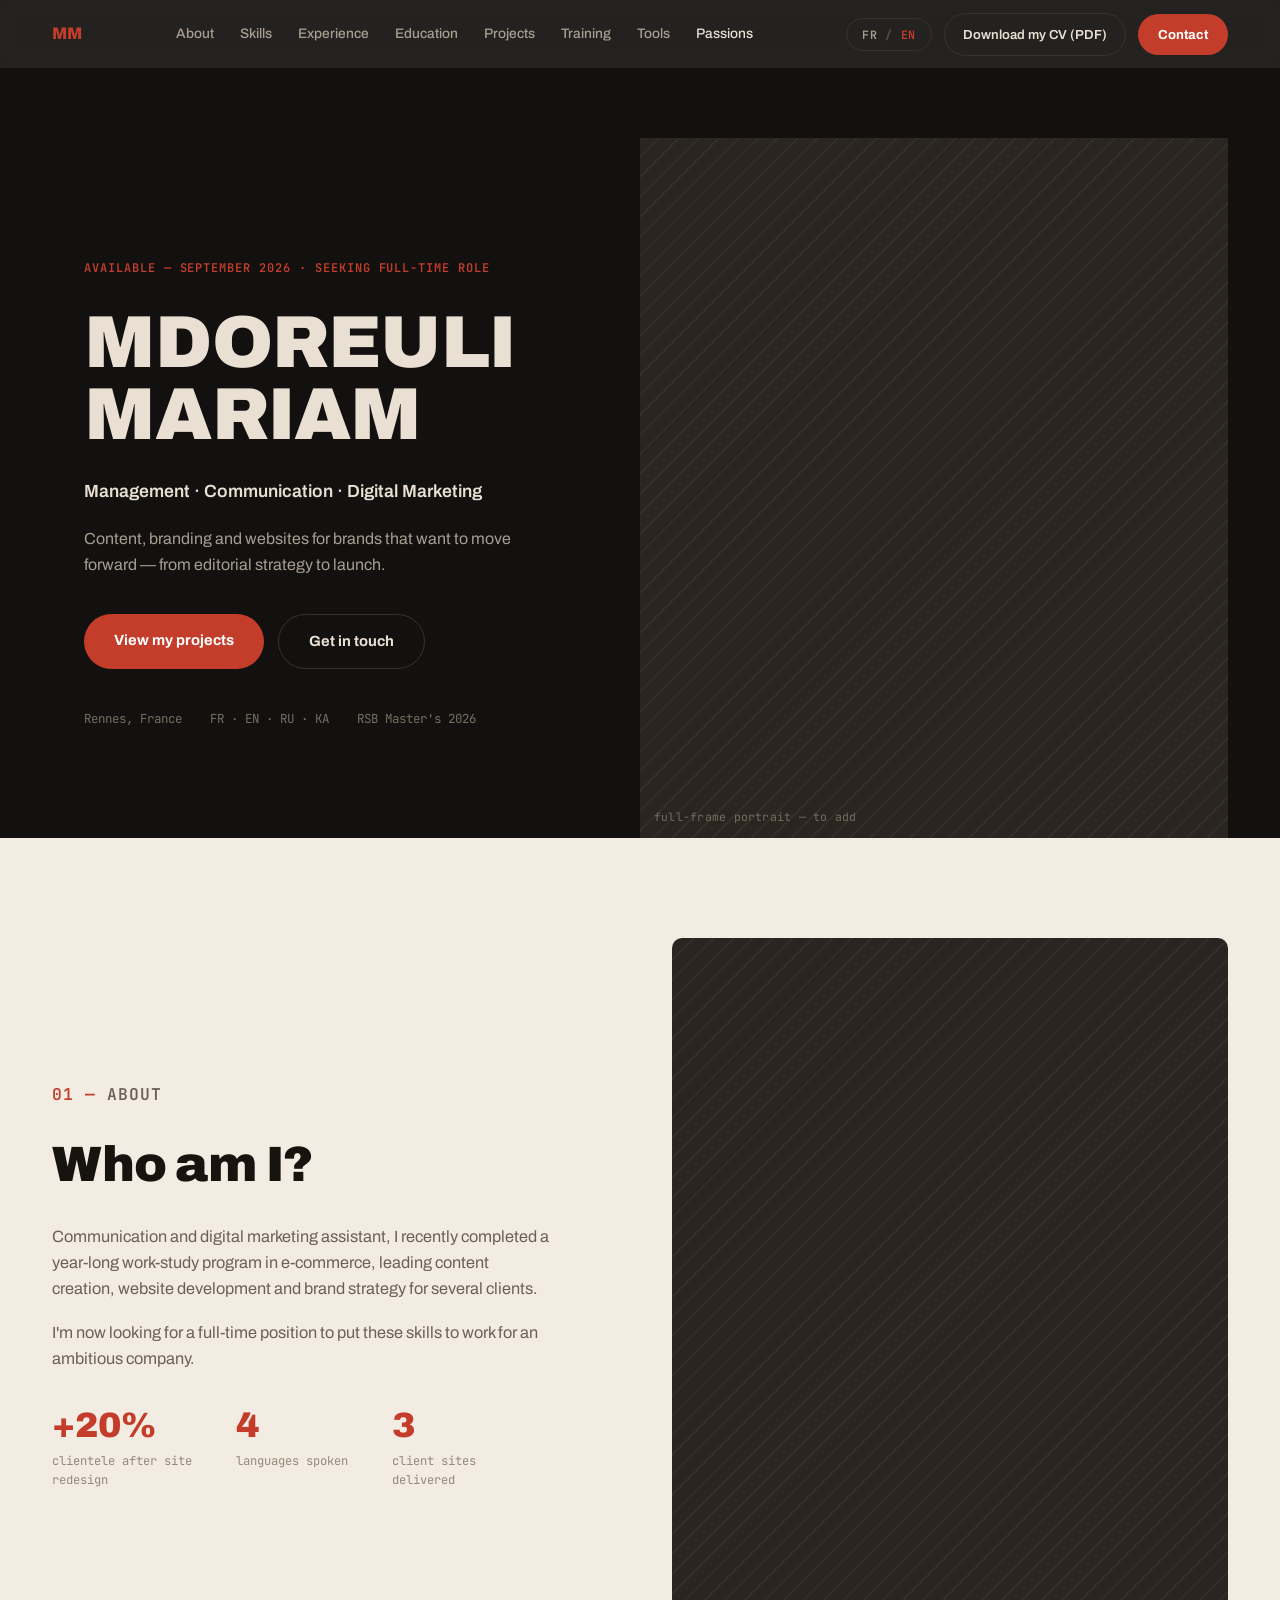
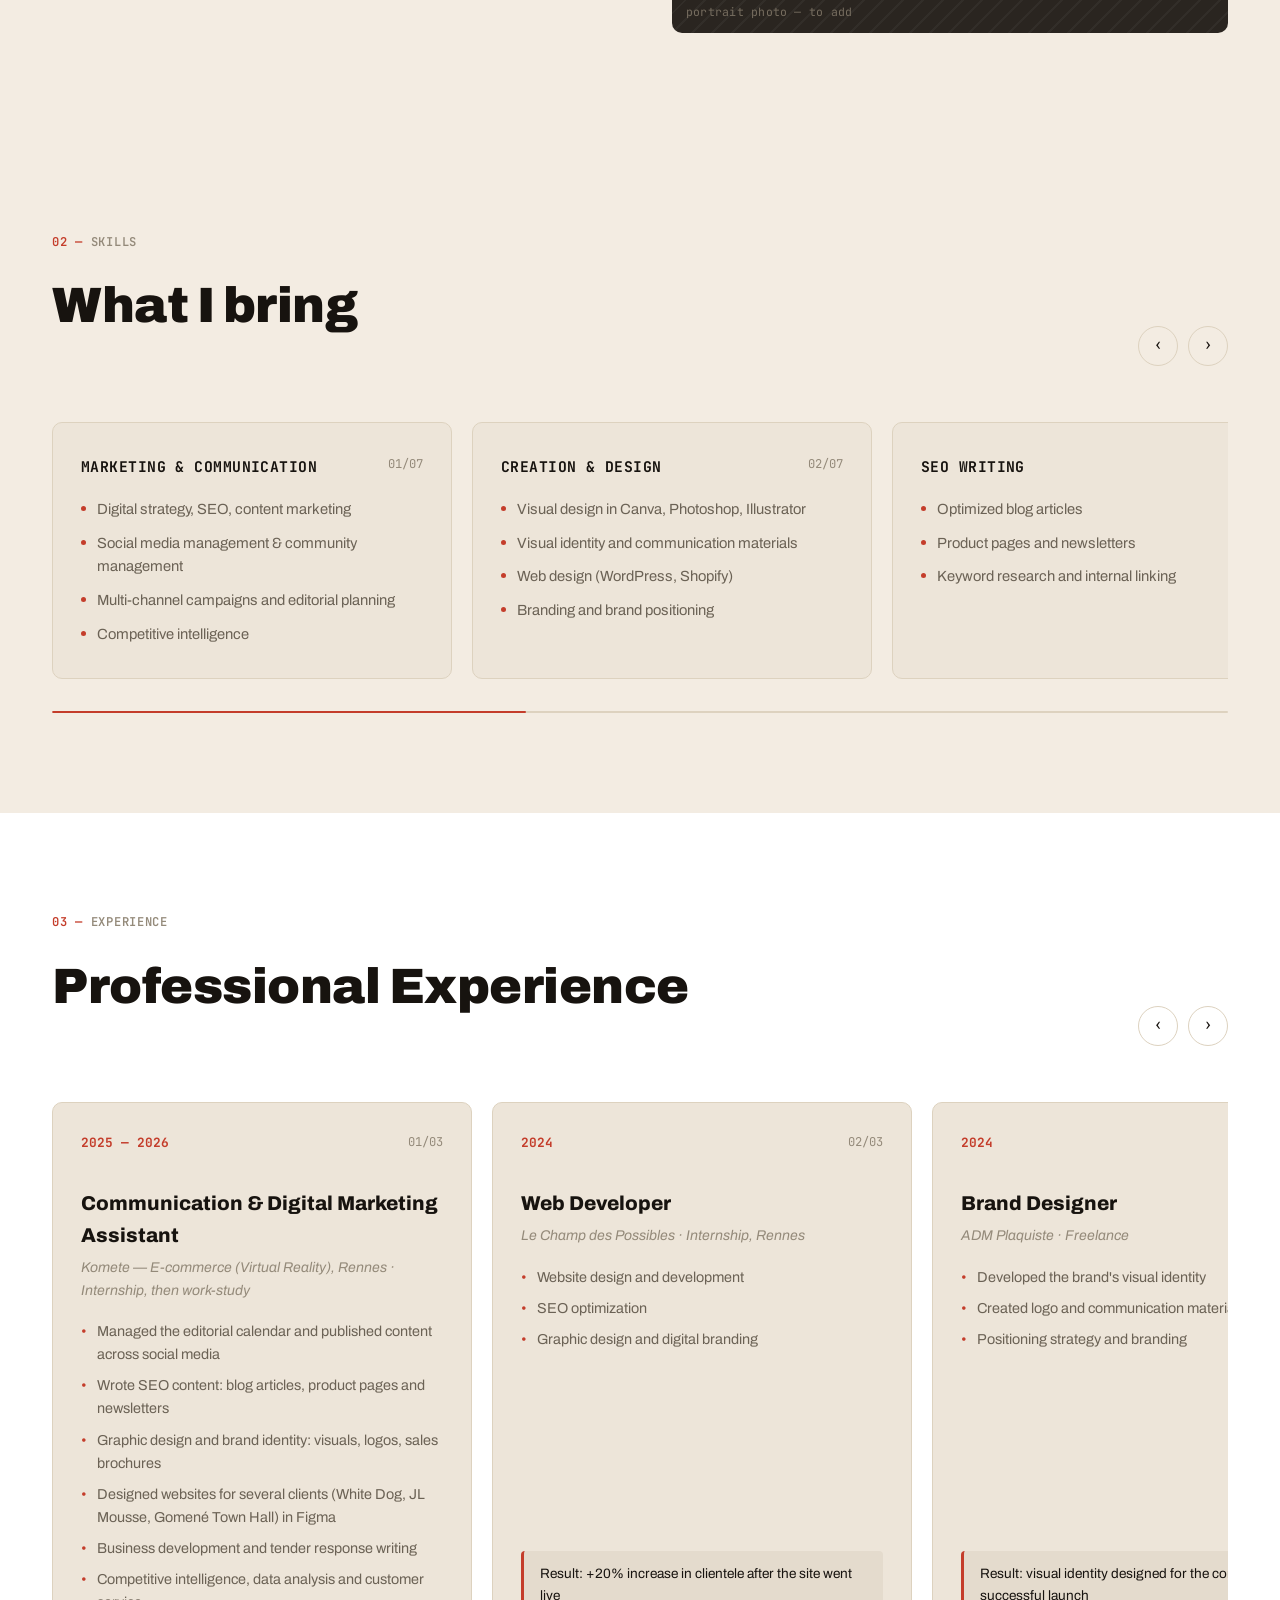
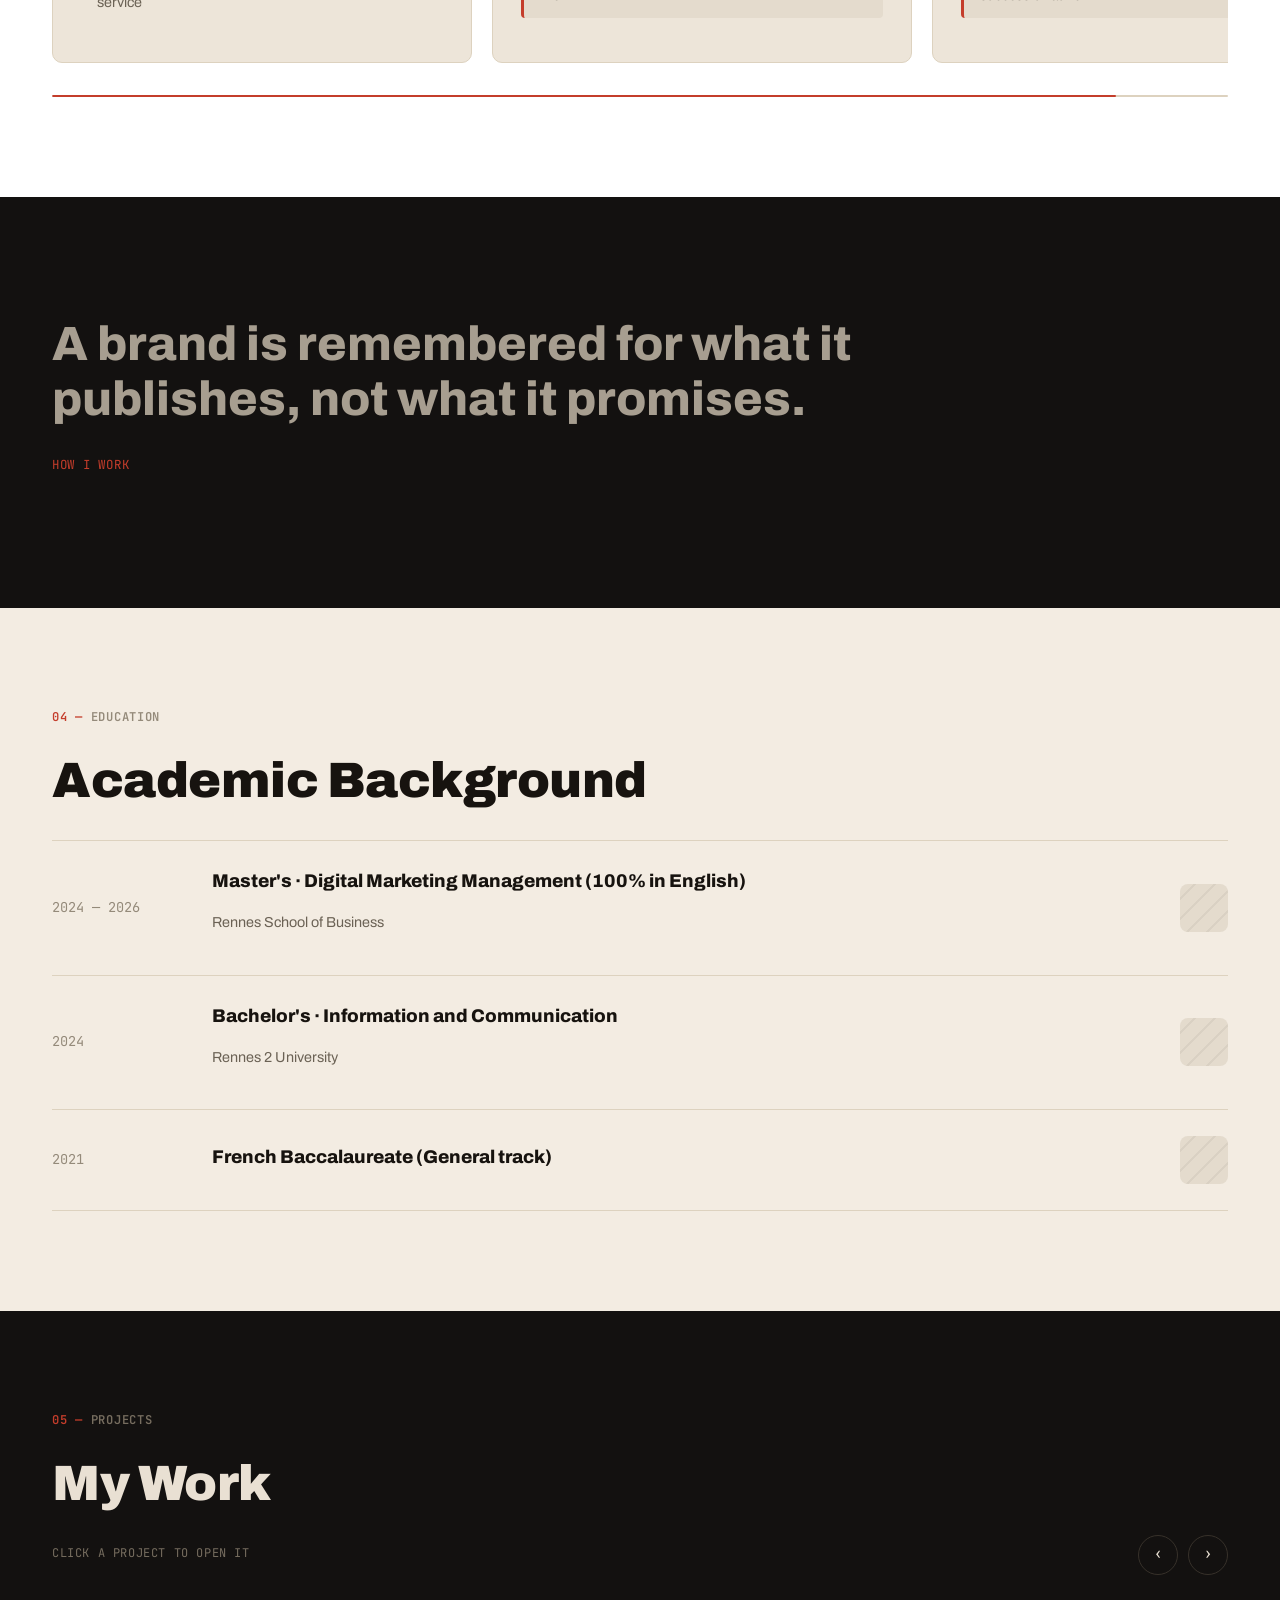
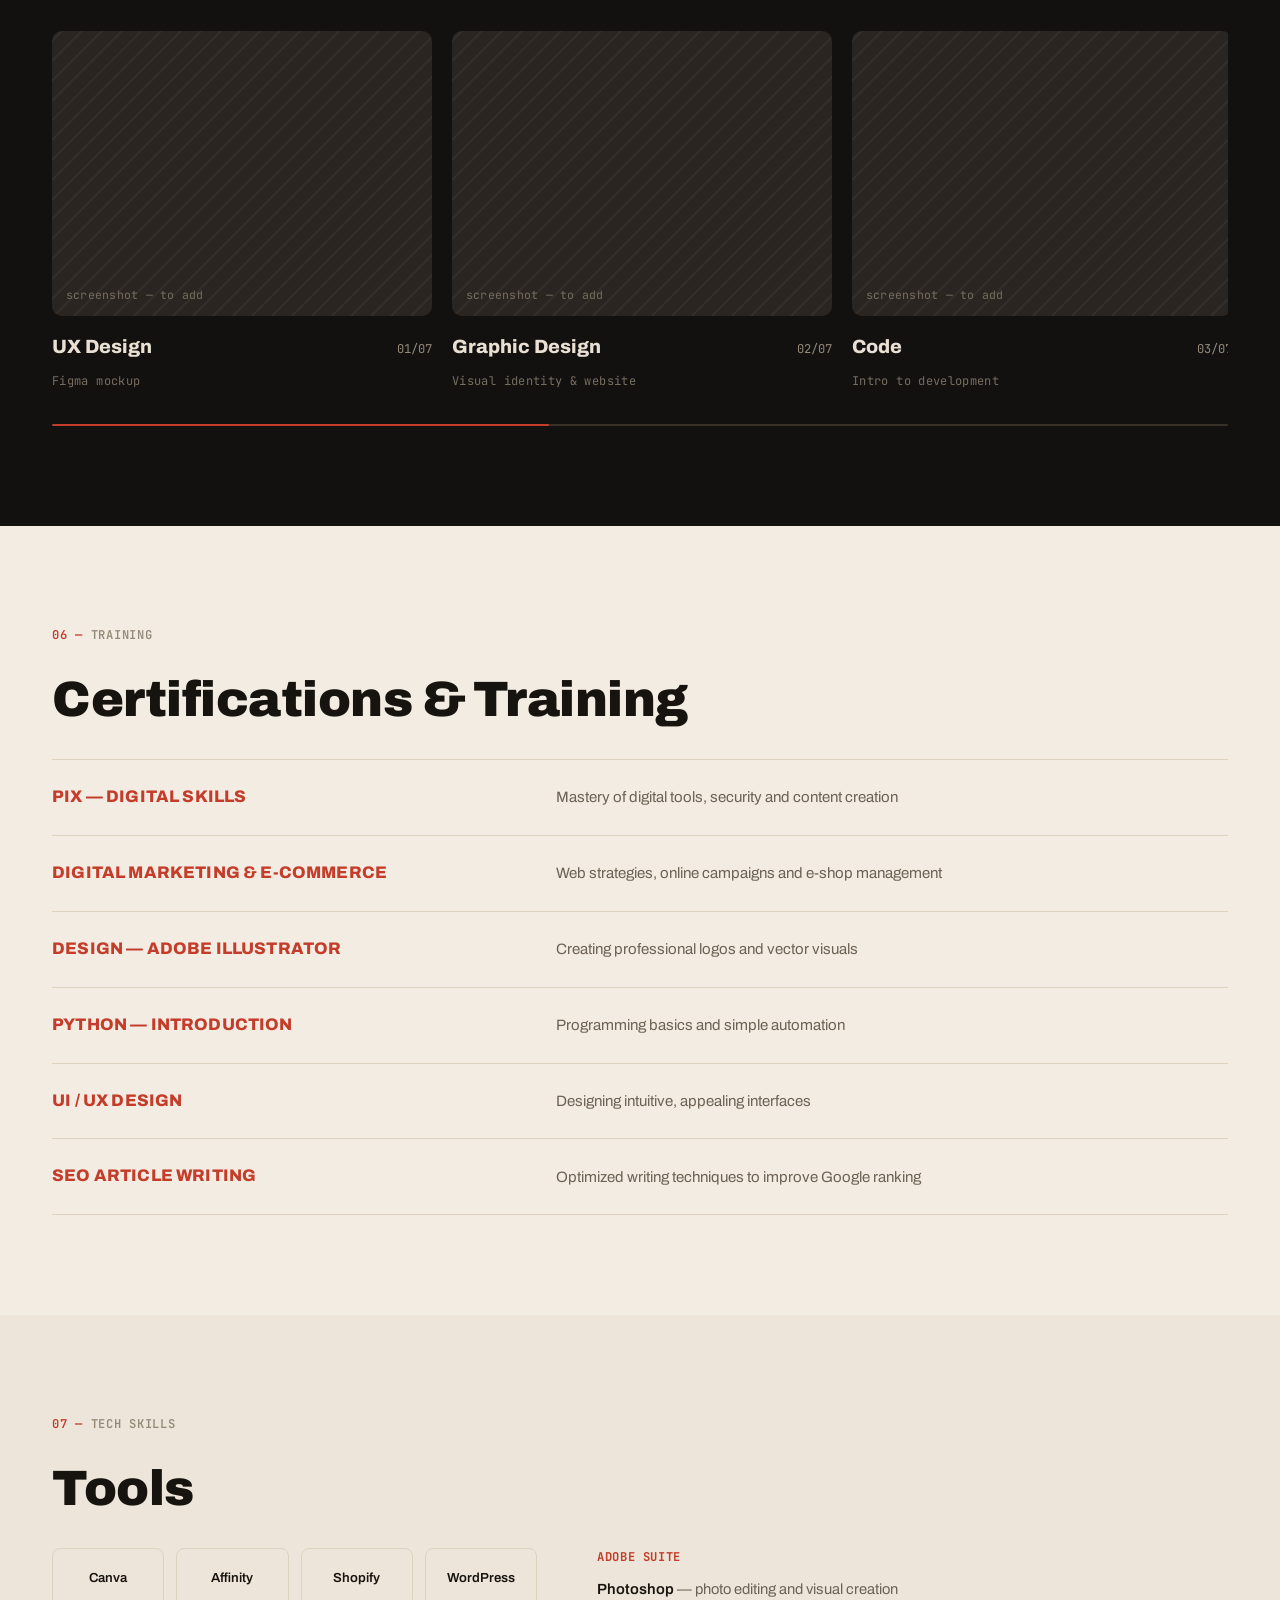
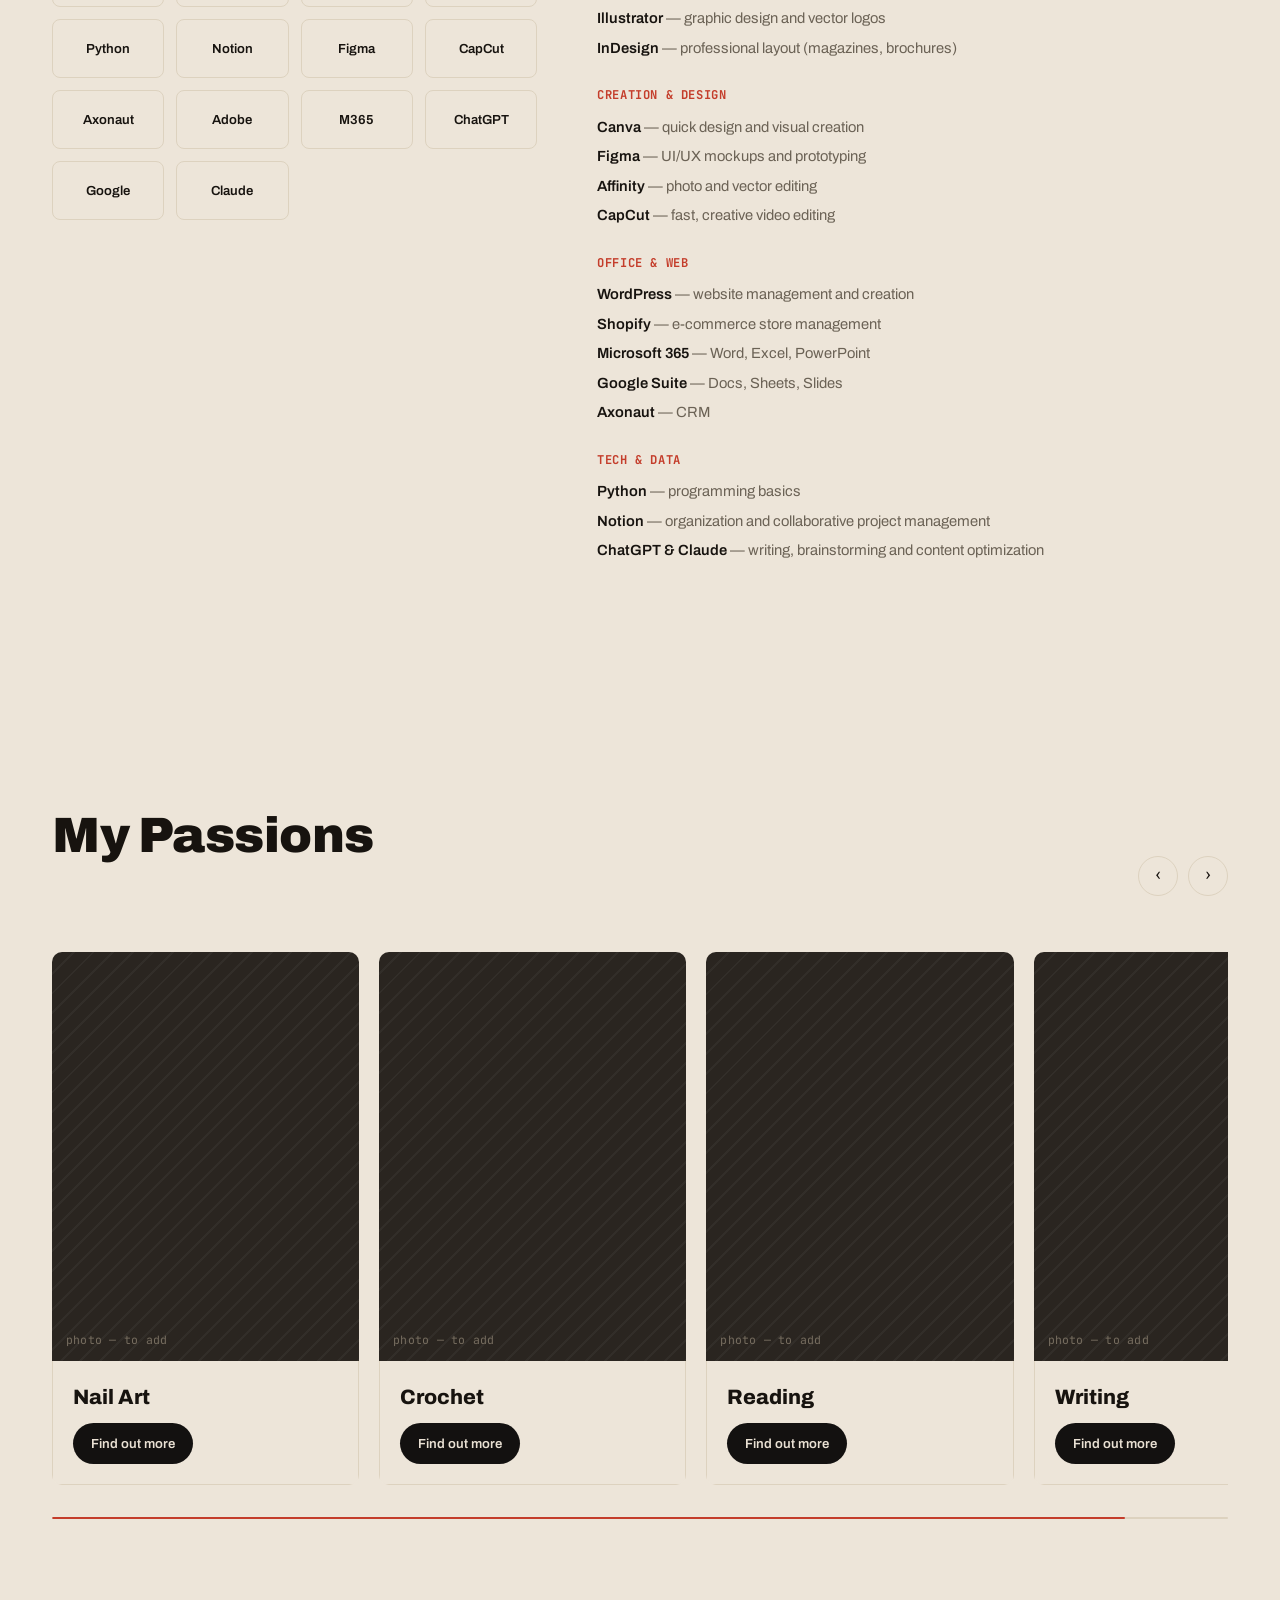
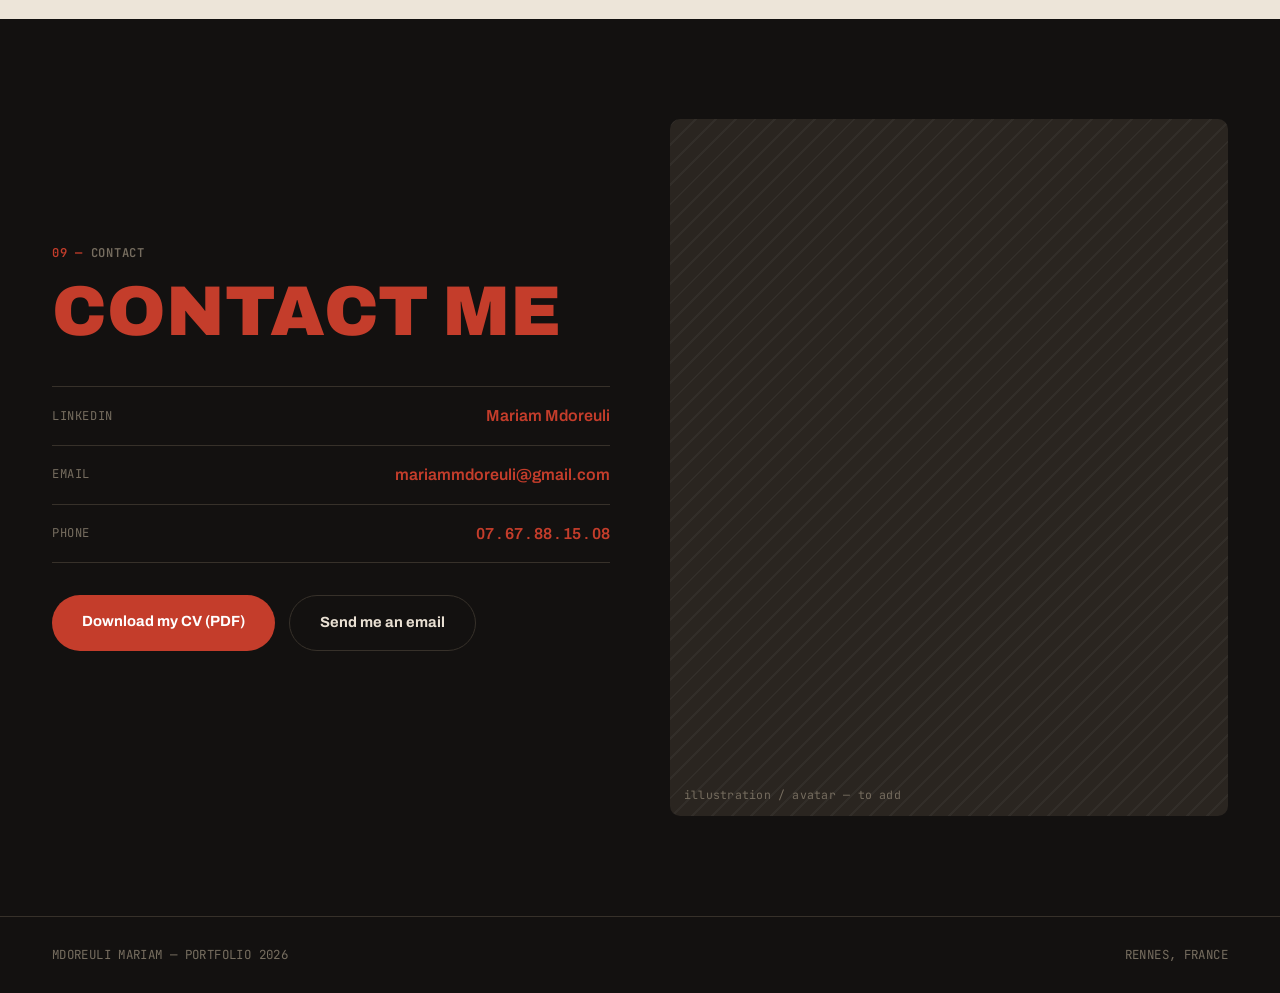
==== commit 0334940a: "Ajouter un système de contenu éditable sans code (Decap CMS) Le contenu du site (textes FR/EN, image" ====
--- a/index.html
+++ b/index.html
@@ -36,7 +36,7 @@
         <span class="lang-sep">/</span>
         <span class="lang-option" data-set-lang="en">EN</span>
       </button>
-      <a href="#" class="btn-cv"><span lang="fr">Télécharger mon CV (PDF)</span><span lang="en">Download my CV (PDF)</span></a>
+      <a href="#" id="cv-link" class="btn-cv"><span lang="fr">Télécharger mon CV (PDF)</span><span lang="en">Download my CV (PDF)</span></a>
       <a href="#contact" class="btn-contact-pill"><span lang="fr">Contact</span><span lang="en">Contact</span></a>
       <button id="nav-toggle" class="nav-toggle" aria-label="Menu" aria-expanded="false" type="button">
         <span></span><span></span><span></span>
@@ -50,70 +50,21 @@
   <!-- HERO -->
   <section class="hero">
     <div class="container hero-inner">
-      <div class="hero-text">
-        <p class="hero-eyebrow" data-reveal>
-          <span lang="fr">Disponible — Septembre 2026 · Recherche CDI</span>
-          <span lang="en">Available — September 2026 · Seeking full-time role</span>
-        </p>
-        <h1 data-reveal>Mdoreuli<br>Mariam</h1>
-        <p class="hero-role" data-reveal>
-          <span lang="fr">Management · Communication · Marketing Digital</span>
-          <span lang="en">Management · Communication · Digital Marketing</span>
-        </p>
-        <p class="hero-lede" data-reveal>
-          <span lang="fr">Contenu, branding et sites web pour des marques qui veulent avancer — de la stratégie éditoriale à la mise en ligne.</span>
-          <span lang="en">Content, branding and websites for brands that want to move forward — from editorial strategy to launch.</span>
-        </p>
-        <div class="hero-cta" data-reveal>
-          <a href="#projets" class="btn btn-primary"><span lang="fr">Voir mes projets</span><span lang="en">View my projects</span></a>
-          <a href="#contact" class="btn btn-outline"><span lang="fr">Me contacter</span><span lang="en">Get in touch</span></a>
-        </div>
-        <ul class="hero-meta" data-reveal>
-          <li>Rennes, France</li>
-          <li>FR · EN · RU · KA</li>
-          <li><span lang="fr">Master RSB 2026</span><span lang="en">RSB Master's 2026</span></li>
-        </ul>
-      </div>
-      <div class="hero-visual">
-        <div class="ph">
-          <span class="ph-caption"><span lang="fr">portrait plein cadre — à ajouter</span><span lang="en">full-frame portrait — to add</span></span>
-        </div>
-      </div>
+      <div class="hero-text" id="hero-text">
+        <p class="hero-eyebrow" data-reveal>…</p>
+      </div>
+      <div class="hero-visual" id="hero-visual"></div>
     </div>
   </section>
 
   <!-- PROFIL -->
   <section id="profil" class="section">
     <div class="container split">
-      <div class="split-body">
+      <div class="split-body" id="profil-body">
         <p class="section-label" data-reveal><span class="accent">01 —</span> <span lang="fr">PROFIL</span><span lang="en">ABOUT</span></p>
         <h2 class="section-title" data-reveal><span lang="fr">Qui suis-je ?</span><span lang="en">Who am I?</span></h2>
-        <p data-reveal>
-          <span lang="fr">Assistante communication et marketing digital, je viens de finaliser un an d'alternance en e-commerce où j'ai piloté la création de contenu, le développement de sites web et la stratégie de marque pour plusieurs clients.</span>
-          <span lang="en">Communication and digital marketing assistant, I recently completed a year-long work-study program in e-commerce, leading content creation, website development and brand strategy for several clients.</span>
-        </p>
-        <p data-reveal>
-          <span lang="fr">Je recherche aujourd'hui un poste en CDI pour mettre ces compétences au service d'une entreprise ambitieuse.</span>
-          <span lang="en">I'm now looking for a full-time position to put these skills to work for an ambitious company.</span>
-        </p>
-        <div class="stat-row" data-reveal>
-          <div>
-            <div class="stat-num">+20%</div>
-            <div class="stat-label"><span lang="fr">de clientèle après refonte de site</span><span lang="en">clientele after site redesign</span></div>
-          </div>
-          <div>
-            <div class="stat-num">4</div>
-            <div class="stat-label"><span lang="fr">langues parlées</span><span lang="en">languages spoken</span></div>
-          </div>
-          <div>
-            <div class="stat-num">3</div>
-            <div class="stat-label"><span lang="fr">sites clients livrés</span><span lang="en">client sites delivered</span></div>
-          </div>
-        </div>
-      </div>
-      <div class="split-visual" data-reveal>
-        <div class="ph"><span class="ph-caption"><span lang="fr">photo portrait — à ajouter</span><span lang="en">portrait photo — to add</span></span></div>
-      </div>
+      </div>
+      <div class="split-visual" id="profil-visual" data-reveal></div>
     </div>
   </section>
 
@@ -132,99 +83,7 @@
       </div>
 
       <div data-carousel>
-        <div class="carousel-track">
-
-          <div class="skill-card">
-            <div class="card-top-row">
-              <span class="card-eyebrow"><span lang="fr">MARKETING &amp; COMMUNICATION</span><span lang="en">MARKETING &amp; COMMUNICATION</span></span>
-              <span class="card-counter">01/07</span>
-            </div>
-            <ul>
-              <li><span lang="fr">Stratégie digitale, SEO, content marketing</span><span lang="en">Digital strategy, SEO, content marketing</span></li>
-              <li><span lang="fr">Gestion des réseaux sociaux &amp; community management</span><span lang="en">Social media management &amp; community management</span></li>
-              <li><span lang="fr">Campagnes multi-canales et planification éditoriale</span><span lang="en">Multi-channel campaigns and editorial planning</span></li>
-              <li><span lang="fr">Veille concurrentielle</span><span lang="en">Competitive intelligence</span></li>
-            </ul>
-          </div>
-
-          <div class="skill-card">
-            <div class="card-top-row">
-              <span class="card-eyebrow"><span lang="fr">CRÉATION &amp; DESIGN</span><span lang="en">CREATION &amp; DESIGN</span></span>
-              <span class="card-counter">02/07</span>
-            </div>
-            <ul>
-              <li><span lang="fr">Conception visuelle sur Canva, Photoshop, Illustrator</span><span lang="en">Visual design in Canva, Photoshop, Illustrator</span></li>
-              <li><span lang="fr">Identité visuelle et supports de communication</span><span lang="en">Visual identity and communication materials</span></li>
-              <li><span lang="fr">Web design (WordPress, Shopify)</span><span lang="en">Web design (WordPress, Shopify)</span></li>
-              <li><span lang="fr">Branding et positionnement de marque</span><span lang="en">Branding and brand positioning</span></li>
-            </ul>
-          </div>
-
-          <div class="skill-card">
-            <div class="card-top-row">
-              <span class="card-eyebrow"><span lang="fr">RÉDACTION SEO</span><span lang="en">SEO WRITING</span></span>
-              <span class="card-counter">03/07</span>
-            </div>
-            <ul>
-              <li><span lang="fr">Articles de blog optimisés</span><span lang="en">Optimized blog articles</span></li>
-              <li><span lang="fr">Fiches produits et newsletters</span><span lang="en">Product pages and newsletters</span></li>
-              <li><span lang="fr">Recherche de mots-clés et maillage interne</span><span lang="en">Keyword research and internal linking</span></li>
-            </ul>
-          </div>
-
-          <div class="skill-card">
-            <div class="card-top-row">
-              <span class="card-eyebrow"><span lang="fr">DÉVELOPPEMENT WEB</span><span lang="en">WEB DEVELOPMENT</span></span>
-              <span class="card-counter">04/07</span>
-            </div>
-            <ul>
-              <li><span lang="fr">Création de sites web</span><span lang="en">Website creation</span></li>
-              <li><span lang="fr">Design web et mise en page</span><span lang="en">Web design and layout</span></li>
-              <li><span lang="fr">Création de pages produit</span><span lang="en">Product page creation</span></li>
-              <li><span lang="fr">Notions HTML, certifiée Python</span><span lang="en">Basic HTML, Python certified</span></li>
-            </ul>
-          </div>
-
-          <div class="skill-card">
-            <div class="card-top-row">
-              <span class="card-eyebrow"><span lang="fr">STRATÉGIE &amp; PROSPECTION</span><span lang="en">STRATEGY &amp; OUTREACH</span></span>
-              <span class="card-counter">05/07</span>
-            </div>
-            <ul>
-              <li><span lang="fr">Analyse des concurrents et création de persona</span><span lang="en">Competitor analysis and persona creation</span></li>
-              <li><span lang="fr">Calendrier de publication et campagnes ads</span><span lang="en">Publishing calendar and ad campaigns</span></li>
-              <li><span lang="fr">Recherche de clientèle, cold call, emailing</span><span lang="en">Lead generation, cold calling, emailing</span></li>
-              <li><span lang="fr">Réponse aux appels d'offres</span><span lang="en">Tender responses</span></li>
-            </ul>
-          </div>
-
-          <div class="skill-card">
-            <div class="card-top-row">
-              <span class="card-eyebrow"><span lang="fr">LANGUES</span><span lang="en">LANGUAGES</span></span>
-              <span class="card-counter">06/07</span>
-            </div>
-            <div class="lang-grid">
-              <div class="lang-row"><strong><span lang="fr">Français</span><span lang="en">French</span></strong><em><span lang="fr">Courant</span><span lang="en">Fluent</span></em></div>
-              <div class="lang-row"><strong><span lang="fr">Anglais</span><span lang="en">English</span></strong><em><span lang="fr">Courant</span><span lang="en">Fluent</span></em></div>
-              <div class="lang-row"><strong><span lang="fr">Russe</span><span lang="en">Russian</span></strong><em><span lang="fr">Bilingue</span><span lang="en">Bilingual</span></em></div>
-              <div class="lang-row"><strong><span lang="fr">Géorgien</span><span lang="en">Georgian</span></strong><em><span lang="fr">Bilingue</span><span lang="en">Bilingual</span></em></div>
-            </div>
-          </div>
-
-          <div class="skill-card">
-            <div class="card-top-row">
-              <span class="card-eyebrow"><span lang="fr">QUALITÉS PERSONNELLES</span><span lang="en">SOFT SKILLS</span></span>
-              <span class="card-counter">07/07</span>
-            </div>
-            <ul>
-              <li><span lang="fr">Communication claire et impactante</span><span lang="en">Clear, impactful communication</span></li>
-              <li><span lang="fr">Esprit créatif et sens du détail</span><span lang="en">Creative mindset and attention to detail</span></li>
-              <li><span lang="fr">Adaptabilité et curiosité</span><span lang="en">Adaptability and curiosity</span></li>
-              <li><span lang="fr">Suivi des performances et reporting</span><span lang="en">Performance tracking and reporting</span></li>
-            </ul>
-          </div>
-
-        </div>
+        <div class="carousel-track" id="skills-track"></div>
         <div class="carousel-progress"><div class="carousel-progress-bar"></div></div>
       </div>
     </div>
@@ -245,109 +104,21 @@
       </div>
 
       <div data-carousel>
-        <div class="carousel-track">
-
-          <article class="exp-card">
-            <div class="card-top-row">
-              <span class="exp-date">2025 — 2026</span>
-              <span class="card-counter">01/03</span>
-            </div>
-            <h3><span lang="fr">Assistante Communication &amp; Marketing Digital</span><span lang="en">Communication &amp; Digital Marketing Assistant</span></h3>
-            <p class="exp-org">Komete — <span lang="fr">E-commerce (Réalité Virtuelle), Rennes · Stage puis alternance</span><span lang="en">E-commerce (Virtual Reality), Rennes · Internship, then work-study</span></p>
-            <ul>
-              <li><span lang="fr">Pilotage du calendrier éditorial et publication de contenu sur les réseaux sociaux</span><span lang="en">Managed the editorial calendar and published content across social media</span></li>
-              <li><span lang="fr">Rédaction de contenu SEO : articles de blog, fiches produits et newsletters</span><span lang="en">Wrote SEO content: blog articles, product pages and newsletters</span></li>
-              <li><span lang="fr">Création graphique et identité de marque : visuels, logos, plaquettes commerciales</span><span lang="en">Graphic design and brand identity: visuals, logos, sales brochures</span></li>
-              <li><span lang="fr">Conception de sites web pour plusieurs clients (White Dog, JL Mousse, Mairie de Gomené) sur Figma</span><span lang="en">Designed websites for several clients (White Dog, JL Mousse, Gomené Town Hall) in Figma</span></li>
-              <li><span lang="fr">Prospection commerciale et rédaction de réponses à appels d'offres</span><span lang="en">Business development and tender response writing</span></li>
-              <li><span lang="fr">Veille concurrentielle, analyse de données et service client</span><span lang="en">Competitive intelligence, data analysis and customer service</span></li>
-            </ul>
-          </article>
-
-          <article class="exp-card">
-            <div class="card-top-row">
-              <span class="exp-date">2024</span>
-              <span class="card-counter">02/03</span>
-            </div>
-            <h3><span lang="fr">Web développeur</span><span lang="en">Web Developer</span></h3>
-            <p class="exp-org">Le Champ des Possibles · <span lang="fr">Stage, Rennes</span><span lang="en">Internship, Rennes</span></p>
-            <ul>
-              <li><span lang="fr">Conception et développement du site web</span><span lang="en">Website design and development</span></li>
-              <li><span lang="fr">Optimisation du référencement naturel</span><span lang="en">SEO optimization</span></li>
-              <li><span lang="fr">Design graphique et branding digital</span><span lang="en">Graphic design and digital branding</span></li>
-            </ul>
-            <p class="exp-result">
-              <span lang="fr">Résultat : +20 % d'augmentation de la clientèle après la mise en ligne du site</span>
-              <span lang="en">Result: +20% increase in clientele after the site went live</span>
-            </p>
-          </article>
-
-          <article class="exp-card">
-            <div class="card-top-row">
-              <span class="exp-date">2024</span>
-              <span class="card-counter">03/03</span>
-            </div>
-            <h3><span lang="fr">Brand designer</span><span lang="en">Brand Designer</span></h3>
-            <p class="exp-org">ADM Plaquiste · <span lang="fr">Freelance</span><span lang="en">Freelance</span></p>
-            <ul>
-              <li><span lang="fr">Développement du visuel de la marque</span><span lang="en">Developed the brand's visual identity</span></li>
-              <li><span lang="fr">Création de logo et supports de communication</span><span lang="en">Created logo and communication materials</span></li>
-              <li><span lang="fr">Stratégie de positionnement et branding</span><span lang="en">Positioning strategy and branding</span></li>
-            </ul>
-            <p class="exp-result">
-              <span lang="fr">Résultat : identité visuelle conçue pour le lancement réussi de l'entreprise</span>
-              <span lang="en">Result: visual identity designed for the company's successful launch</span>
-            </p>
-          </article>
-
-        </div>
+        <div class="carousel-track" id="experiences-track"></div>
         <div class="carousel-progress"><div class="carousel-progress-bar"></div></div>
       </div>
     </div>
   </section>
 
   <!-- QUOTE -->
-  <section class="section section-dark quote-section">
-    <div class="container">
-      <p class="quote-text" data-reveal>
-        <span lang="fr">Une marque se retient par <strong>ce qu'elle publie</strong>, pas par ce qu'elle promet.</span>
-        <span lang="en">A brand is remembered for <strong>what it publishes</strong>, not what it promises.</span>
-      </p>
-      <p class="quote-label" data-reveal><span lang="fr">Ma façon de travailler</span><span lang="en">How I work</span></p>
-    </div>
-  </section>
+  <section class="section section-dark quote-section" id="quote-section"></section>
 
   <!-- EDUCATION -->
   <section id="education" class="section">
     <div class="container">
       <p class="section-label" data-reveal><span class="accent">04 —</span> <span lang="fr">EDUCATION</span><span lang="en">EDUCATION</span></p>
       <h2 class="section-title" data-reveal><span lang="fr">Parcours académique</span><span lang="en">Academic Background</span></h2>
-
-      <div class="edu-list">
-        <div class="edu-row" data-reveal>
-          <span class="edu-date">2024 — 2026</span>
-          <div>
-            <h3 class="edu-title"><span lang="fr">Master · Marketing Digital Management</span><span lang="en">Master's · Digital Marketing Management</span> <span style="font-weight:400;font-size:0.7em;color:var(--ink-mute);">(<span lang="fr">100 % en anglais</span><span lang="en">100% in English</span>)</span></h3>
-            <p class="edu-org">Rennes School of Business</p>
-          </div>
-          <div class="edu-logo"><div class="ph ph-light"></div></div>
-        </div>
-        <div class="edu-row" data-reveal>
-          <span class="edu-date">2024</span>
-          <div>
-            <h3 class="edu-title"><span lang="fr">Licence · Information et Communication</span><span lang="en">Bachelor's · Information and Communication</span></h3>
-            <p class="edu-org"><span lang="fr">Université Rennes 2</span><span lang="en">Rennes 2 University</span></p>
-          </div>
-          <div class="edu-logo"><div class="ph ph-light"></div></div>
-        </div>
-        <div class="edu-row" data-reveal>
-          <span class="edu-date">2021</span>
-          <div>
-            <h3 class="edu-title"><span lang="fr">Baccalauréat Général</span><span lang="en">French Baccalaureate (General track)</span></h3>
-          </div>
-          <div class="edu-logo"><div class="ph ph-light"></div></div>
-        </div>
-      </div>
+      <div class="edu-list" id="education-list"></div>
     </div>
   </section>
 
@@ -367,51 +138,7 @@
       </div>
 
       <div data-carousel>
-        <div class="carousel-track">
-
-          <a class="project-card" href="projects/ux-design.html">
-            <div class="ph project-thumb"><span class="ph-caption"><span lang="fr">capture — à ajouter</span><span lang="en">screenshot — to add</span></span></div>
-            <div class="project-meta-row"><h3>UX Design</h3><span class="card-counter">01/07</span></div>
-            <span class="project-tag"><span lang="fr">MAQUETTE FIGMA</span><span lang="en">FIGMA MOCKUP</span></span>
-          </a>
-
-          <a class="project-card" href="projects/identite-gomene.html">
-            <div class="ph project-thumb"><span class="ph-caption"><span lang="fr">logo — à ajouter</span><span lang="en">logo — to add</span></span></div>
-            <div class="project-meta-row"><h3><span lang="fr">Graphic Design</span><span lang="en">Graphic Design</span></h3><span class="card-counter">02/07</span></div>
-            <span class="project-tag"><span lang="fr">IDENTITÉ</span><span lang="en">IDENTITY</span></span>
-          </a>
-
-          <a class="project-card" href="projects/code.html">
-            <div class="ph project-thumb"><span class="ph-caption"><span lang="fr">capture — à ajouter</span><span lang="en">screenshot — to add</span></span></div>
-            <div class="project-meta-row"><h3>Code</h3><span class="card-counter">03/07</span></div>
-            <span class="project-tag">PYTHON · HTML</span>
-          </a>
-
-          <a class="project-card" href="projects/magazine.html">
-            <div class="ph project-thumb"><span class="ph-caption"><span lang="fr">double page — à ajouter</span><span lang="en">spread — to add</span></span></div>
-            <div class="project-meta-row"><h3>Magazine</h3><span class="card-counter">04/07</span></div>
-            <span class="project-tag">INDESIGN</span>
-          </a>
-
-          <a class="project-card" href="projects/photo.html">
-            <div class="ph project-thumb"><span class="ph-caption"><span lang="fr">série photo — à ajouter</span><span lang="en">photo series — to add</span></span></div>
-            <div class="project-meta-row"><h3><span lang="fr">Photo</span><span lang="en">Photo</span></h3><span class="card-counter">05/07</span></div>
-            <span class="project-tag"><span lang="fr">DIRECTION ARTISTIQUE</span><span lang="en">ART DIRECTION</span></span>
-          </a>
-
-          <a class="project-card" href="projects/blog.html">
-            <div class="ph project-thumb"><span class="ph-caption"><span lang="fr">article — à ajouter</span><span lang="en">article — to add</span></span></div>
-            <div class="project-meta-row"><h3><span lang="fr">Blog / rédaction</span><span lang="en">Blog / Writing</span></h3><span class="card-counter">06/07</span></div>
-            <span class="project-tag">SEO</span>
-          </a>
-
-          <a class="project-card" href="projects/site-web.html">
-            <div class="ph project-thumb"><span class="ph-caption"><span lang="fr">site — à ajouter</span><span lang="en">site — to add</span></span></div>
-            <div class="project-meta-row"><h3><span lang="fr">Création site web</span><span lang="en">Website Creation</span></h3><span class="card-counter">07/07</span></div>
-            <span class="project-tag">WORDPRESS · SHOPIFY</span>
-          </a>
-
-        </div>
+        <div class="carousel-track" id="projects-track"></div>
         <div class="carousel-progress"><div class="carousel-progress-bar"></div></div>
       </div>
     </div>
@@ -422,33 +149,7 @@
     <div class="container">
       <p class="section-label" data-reveal><span class="accent">06 —</span> <span lang="fr">FORMATIONS</span><span lang="en">TRAINING</span></p>
       <h2 class="section-title" data-reveal><span lang="fr">Certifications &amp; formations</span><span lang="en">Certifications &amp; Training</span></h2>
-
-      <div class="formation-list">
-        <div class="formation-row" data-reveal>
-          <h3><span lang="fr">PIX — Compétences numériques</span><span lang="en">PIX — Digital Skills</span></h3>
-          <p><span lang="fr">Maîtrise des outils digitaux, sécurité et création de contenus</span><span lang="en">Mastery of digital tools, security and content creation</span></p>
-        </div>
-        <div class="formation-row" data-reveal>
-          <h3><span lang="fr">Marketing digital &amp; e-commerce</span><span lang="en">Digital Marketing &amp; E-commerce</span></h3>
-          <p><span lang="fr">Stratégies web, campagnes en ligne et gestion e-shop</span><span lang="en">Web strategies, online campaigns and e-shop management</span></p>
-        </div>
-        <div class="formation-row" data-reveal>
-          <h3><span lang="fr">Design — Adobe Illustrator</span><span lang="en">Design — Adobe Illustrator</span></h3>
-          <p><span lang="fr">Création de logos et visuels vectoriels professionnels</span><span lang="en">Creating professional logos and vector visuals</span></p>
-        </div>
-        <div class="formation-row" data-reveal>
-          <h3><span lang="fr">Python — Initiation</span><span lang="en">Python — Introduction</span></h3>
-          <p><span lang="fr">Bases de la programmation et automatisation simple</span><span lang="en">Programming basics and simple automation</span></p>
-        </div>
-        <div class="formation-row" data-reveal>
-          <h3>UI / UX Design</h3>
-          <p><span lang="fr">Conception d'interfaces intuitives et esthétiques</span><span lang="en">Designing intuitive, appealing interfaces</span></p>
-        </div>
-        <div class="formation-row" data-reveal>
-          <h3><span lang="fr">Rédaction d'articles pour le SEO</span><span lang="en">SEO Article Writing</span></h3>
-          <p><span lang="fr">Techniques d'écriture optimisées pour améliorer le classement Google</span><span lang="en">Optimized writing techniques to improve Google ranking</span></p>
-        </div>
-      </div>
+      <div class="formation-list" id="formations-list"></div>
     </div>
   </section>
 
@@ -459,60 +160,8 @@
       <h2 class="section-title" data-reveal><span lang="fr">Outils</span><span lang="en">Tools</span></h2>
 
       <div class="tools-layout">
-        <div class="tool-badges" data-reveal>
-          <div class="tool-badge">Canva</div>
-          <div class="tool-badge">Affinity</div>
-          <div class="tool-badge">Shopify</div>
-          <div class="tool-badge">WordPress</div>
-          <div class="tool-badge">Python</div>
-          <div class="tool-badge">Notion</div>
-          <div class="tool-badge">Figma</div>
-          <div class="tool-badge">CapCut</div>
-          <div class="tool-badge">Axonaut</div>
-          <div class="tool-badge">Adobe</div>
-          <div class="tool-badge">M365</div>
-          <div class="tool-badge">ChatGPT</div>
-          <div class="tool-badge">Google</div>
-          <div class="tool-badge">Claude</div>
-        </div>
-
-        <div class="tool-groups" data-reveal>
-          <div class="tool-group">
-            <h4><span lang="fr">Suite Adobe</span><span lang="en">Adobe Suite</span></h4>
-            <ul>
-              <li><strong>Photoshop</strong> — <span lang="fr">retouche photo et création visuelle</span><span lang="en">photo editing and visual creation</span></li>
-              <li><strong>Illustrator</strong> — <span lang="fr">conception graphique et logos vectoriels</span><span lang="en">graphic design and vector logos</span></li>
-              <li><strong>InDesign</strong> — <span lang="fr">mise en page professionnelle (magazines, brochures)</span><span lang="en">professional layout (magazines, brochures)</span></li>
-            </ul>
-          </div>
-          <div class="tool-group">
-            <h4><span lang="fr">Création &amp; design</span><span lang="en">Creation &amp; Design</span></h4>
-            <ul>
-              <li><strong>Canva</strong> — <span lang="fr">design rapide et création visuelle</span><span lang="en">quick design and visual creation</span></li>
-              <li><strong>Figma</strong> — <span lang="fr">maquettes et prototypage UI/UX</span><span lang="en">UI/UX mockups and prototyping</span></li>
-              <li><strong>Affinity</strong> — <span lang="fr">retouche et édition vectorielle</span><span lang="en">photo and vector editing</span></li>
-              <li><strong>CapCut</strong> — <span lang="fr">montage vidéo créatif et rapide</span><span lang="en">fast, creative video editing</span></li>
-            </ul>
-          </div>
-          <div class="tool-group">
-            <h4><span lang="fr">Bureautique &amp; web</span><span lang="en">Office &amp; Web</span></h4>
-            <ul>
-              <li><strong>WordPress</strong> — <span lang="fr">gestion et création de sites web</span><span lang="en">website management and creation</span></li>
-              <li><strong>Shopify</strong> — <span lang="fr">gestion de boutiques e-commerce</span><span lang="en">e-commerce store management</span></li>
-              <li><strong>Microsoft 365</strong> — Word, Excel, PowerPoint</li>
-              <li><strong>Google Suite</strong> — Docs, Sheets, Slides</li>
-              <li><strong>Axonaut</strong> — CRM</li>
-            </ul>
-          </div>
-          <div class="tool-group">
-            <h4><span lang="fr">Tech &amp; data</span><span lang="en">Tech &amp; Data</span></h4>
-            <ul>
-              <li><strong>Python</strong> — <span lang="fr">bases de la programmation</span><span lang="en">programming basics</span></li>
-              <li><strong>Notion</strong> — <span lang="fr">organisation et gestion de projets collaboratifs</span><span lang="en">organization and collaborative project management</span></li>
-              <li><strong>ChatGPT &amp; Claude</strong> — <span lang="fr">rédaction, brainstorming et optimisation de contenu</span><span lang="en">writing, brainstorming and content optimization</span></li>
-            </ul>
-          </div>
-        </div>
+        <div class="tool-badges" id="tool-badges" data-reveal></div>
+        <div class="tool-groups" id="tool-groups" data-reveal></div>
       </div>
     </div>
   </section>
@@ -532,45 +181,7 @@
       </div>
 
       <div data-carousel>
-        <div class="carousel-track">
-
-          <div class="passion-card">
-            <div class="ph passion-thumb"><span class="ph-caption"><span lang="fr">photo nail art — à ajouter</span><span lang="en">nail art photo — to add</span></span></div>
-            <div class="passion-body">
-              <h3>Nail Art</h3>
-              <span class="ph-tag"></span>
-              <span class="passion-more"><span lang="fr">En découvrir plus</span><span lang="en">Find out more</span></span>
-            </div>
-          </div>
-
-          <div class="passion-card">
-            <div class="ph passion-thumb"><span class="ph-caption"><span lang="fr">photo crochet — à ajouter</span><span lang="en">crochet photo — to add</span></span></div>
-            <div class="passion-body">
-              <h3><span lang="fr">Crochet</span><span lang="en">Crochet</span></h3>
-              <span class="ph-tag"></span>
-              <span class="passion-more"><span lang="fr">En découvrir plus</span><span lang="en">Find out more</span></span>
-            </div>
-          </div>
-
-          <div class="passion-card">
-            <div class="ph passion-thumb"><span class="ph-caption"><span lang="fr">photo lecture — à ajouter</span><span lang="en">reading photo — to add</span></span></div>
-            <div class="passion-body">
-              <h3><span lang="fr">Lecture</span><span lang="en">Reading</span></h3>
-              <span class="ph-tag"></span>
-              <span class="passion-more"><span lang="fr">En découvrir plus</span><span lang="en">Find out more</span></span>
-            </div>
-          </div>
-
-          <div class="passion-card">
-            <div class="ph passion-thumb"><span class="ph-caption"><span lang="fr">photo écriture — à ajouter</span><span lang="en">writing photo — to add</span></span></div>
-            <div class="passion-body">
-              <h3><span lang="fr">Rédaction</span><span lang="en">Writing</span></h3>
-              <span class="ph-tag"></span>
-              <span class="passion-more"><span lang="fr">En découvrir plus</span><span lang="en">Find out more</span></span>
-            </div>
-          </div>
-
-        </div>
+        <div class="carousel-track" id="passions-track"></div>
         <div class="carousel-progress"><div class="carousel-progress-bar"></div></div>
       </div>
     </div>
@@ -582,42 +193,32 @@
       <div>
         <p class="section-label" data-reveal><span class="accent">09 —</span> <span lang="fr">CONTACT</span><span lang="en">CONTACT</span></p>
         <h2 class="contact-title" data-reveal>Contact me</h2>
-
-        <div class="contact-rows" data-reveal>
-          <div class="contact-row">
-            <span class="contact-row-label">LINKEDIN</span>
-            <a class="contact-row-value" href="https://www.linkedin.com/in/profil-mariam-mdoreuli" target="_blank" rel="noopener">Mariam Mdoreuli</a>
-          </div>
-          <div class="contact-row">
-            <span class="contact-row-label"><span lang="fr">EMAIL</span><span lang="en">EMAIL</span></span>
-            <a class="contact-row-value" href="mailto:mariammdoreuli@gmail.com">mariammdoreuli@gmail.com</a>
-          </div>
-          <div class="contact-row">
-            <span class="contact-row-label"><span lang="fr">TÉLÉPHONE</span><span lang="en">PHONE</span></span>
-            <a class="contact-row-value" href="tel:+33767881508">07 . 67 . 88 . 15 . 08</a>
-          </div>
-        </div>
-
-        <div class="hero-cta" data-reveal>
-          <a href="#" class="btn btn-primary"><span lang="fr">Télécharger mon CV (PDF)</span><span lang="en">Download my CV (PDF)</span></a>
-          <a href="mailto:mariammdoreuli@gmail.com" class="btn btn-outline"><span lang="fr">M'écrire un email</span><span lang="en">Send me an email</span></a>
-        </div>
-      </div>
-      <div class="contact-visual" data-reveal>
-        <div class="ph"><span class="ph-caption"><span lang="fr">illustration / avatar — à ajouter</span><span lang="en">illustration / avatar — to add</span></span></div>
-      </div>
+        <div class="contact-rows" id="contact-rows" data-reveal></div>
+        <div class="hero-cta" id="contact-cta" data-reveal></div>
+      </div>
+      <div class="contact-visual" id="contact-visual" data-reveal></div>
     </div>
   </section>
 
 </main>
 
 <footer class="site-footer">
-  <div class="container footer-inner">
-    <span>MDOREULI MARIAM — <span lang="fr">PORTFOLIO</span><span lang="en">PORTFOLIO</span> <span id="year"></span></span>
-    <span>RENNES, FRANCE</span>
-  </div>
+  <div class="container footer-inner" id="footer-inner"></div>
 </footer>
 
 <script src="js/script.js"></script>
+<script src="js/content.js"></script>
+<script src="https://identity.netlify.com/v1/netlify-identity-widget.js"></script>
+<script>
+  if (window.netlifyIdentity) {
+    window.netlifyIdentity.on("init", function (user) {
+      if (!user) {
+        window.netlifyIdentity.on("login", function () {
+          document.location.href = "/admin/";
+        });
+      }
+    });
+  }
+</script>
 </body>
 </html>
